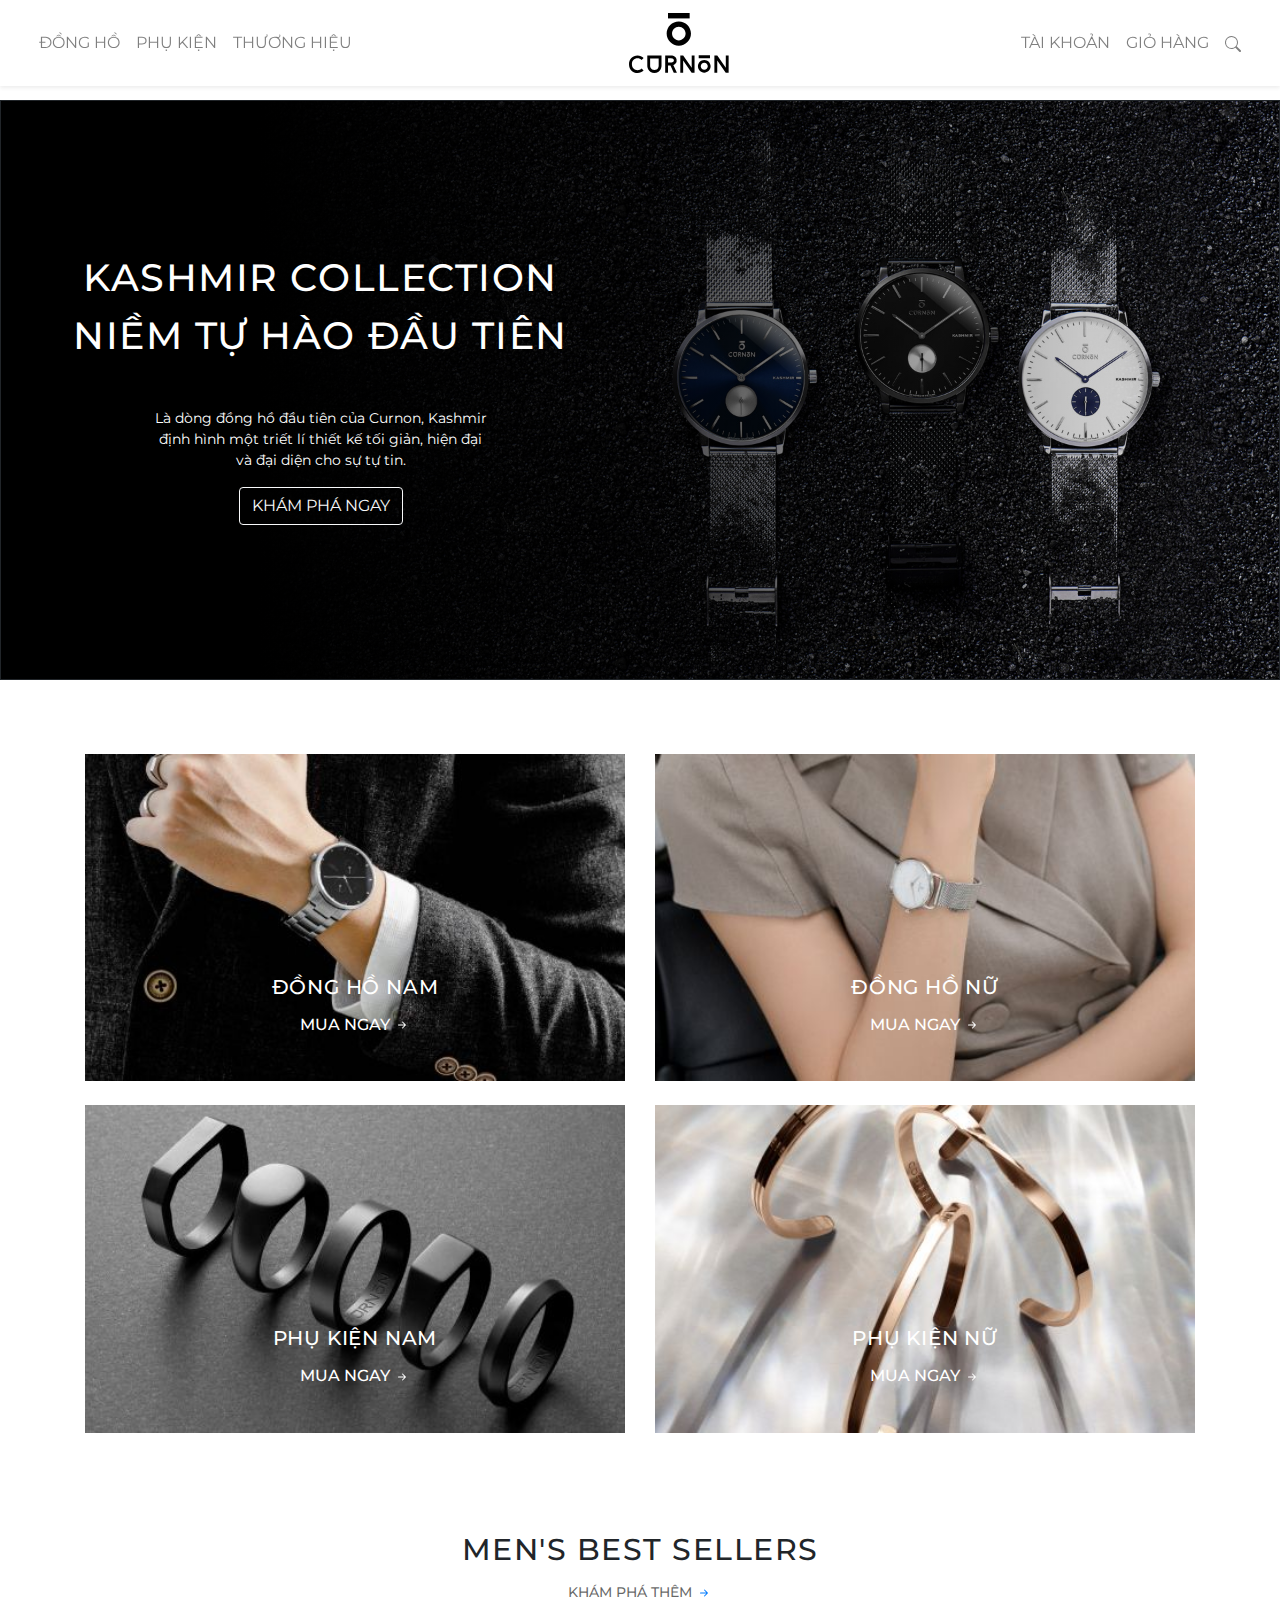
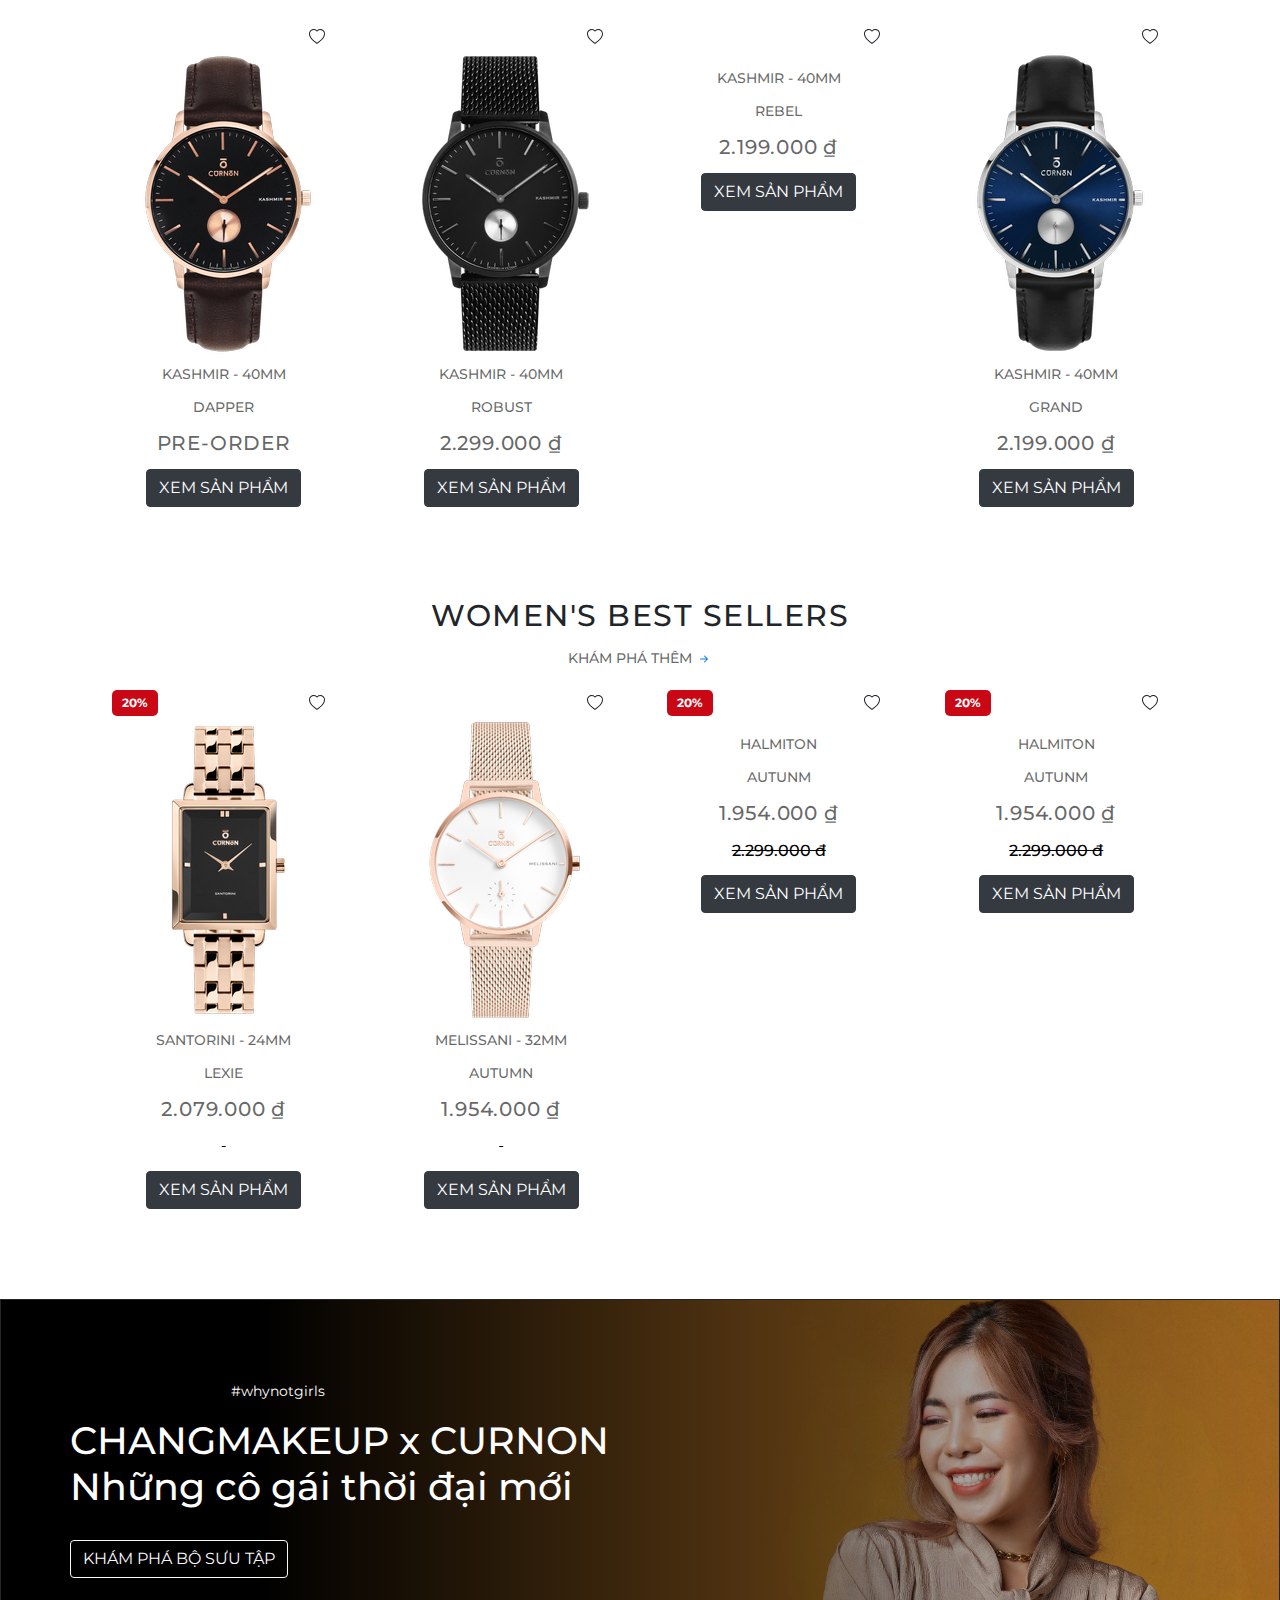
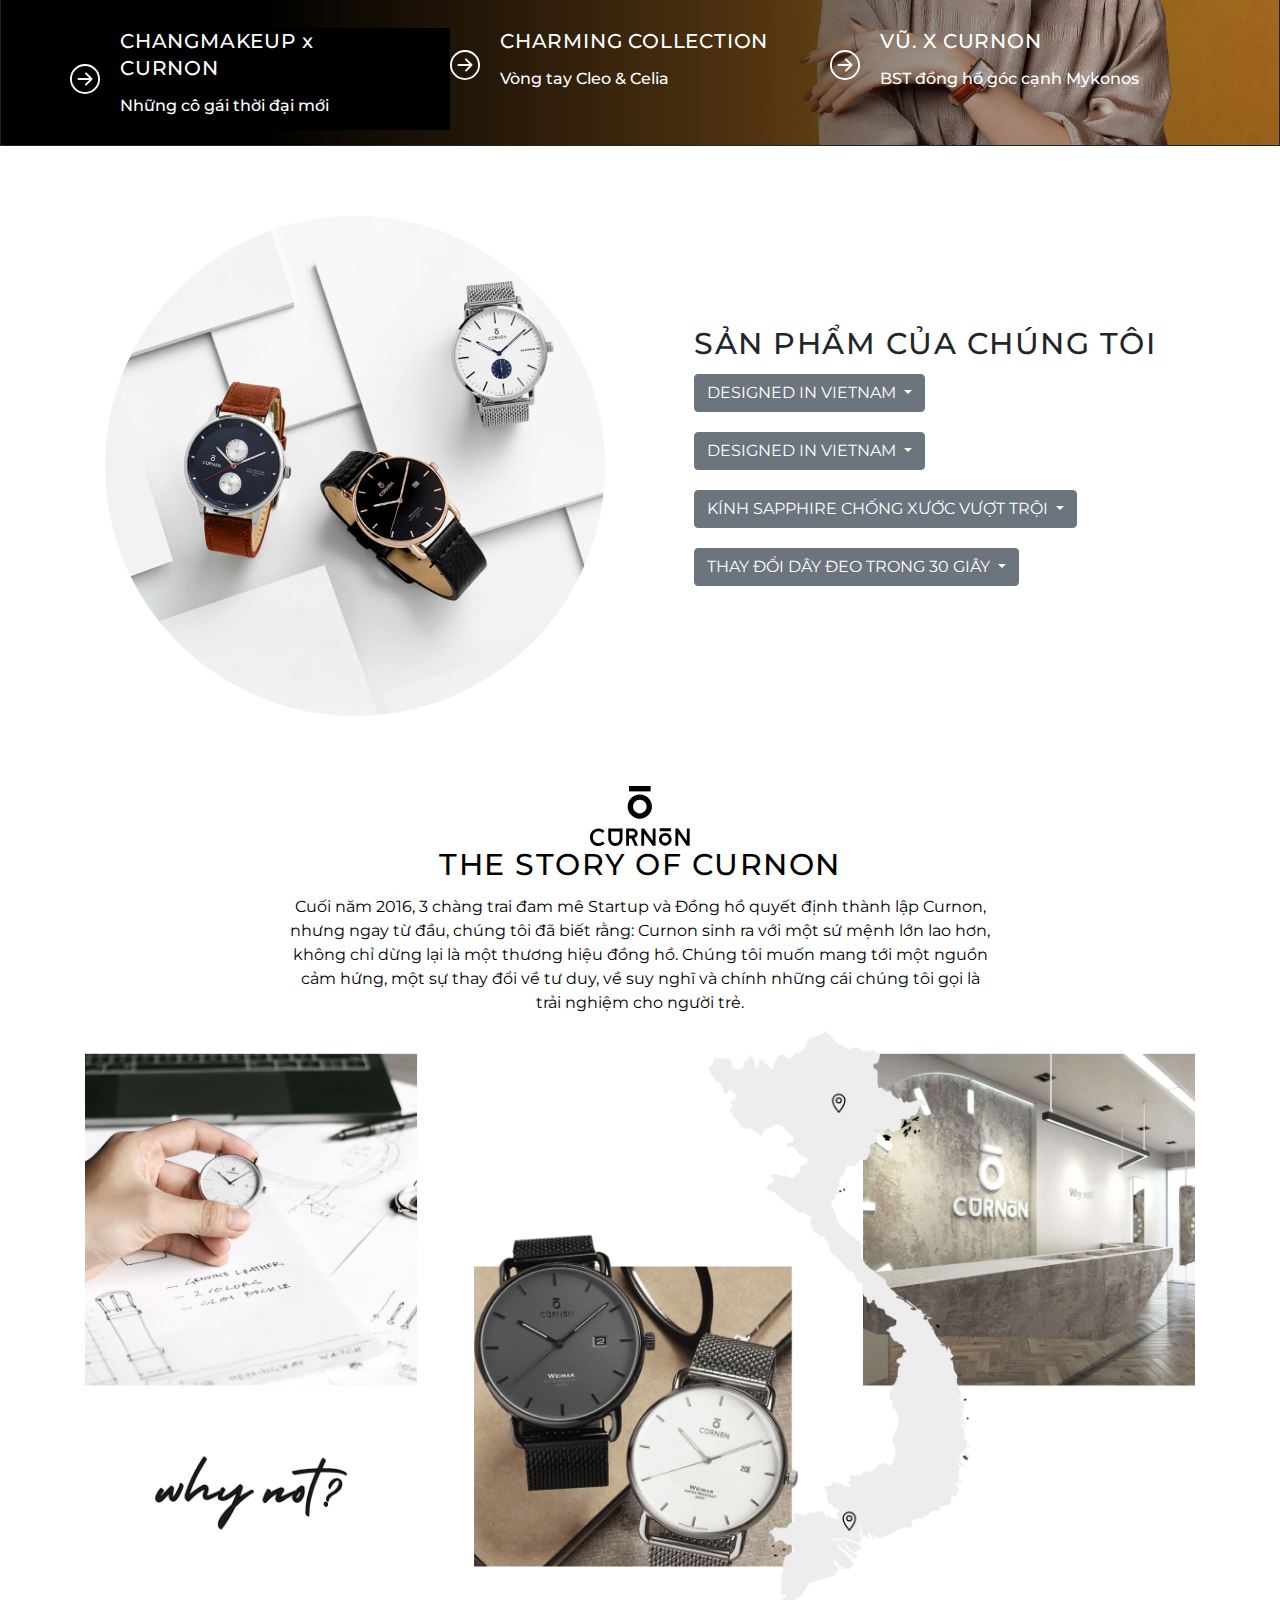
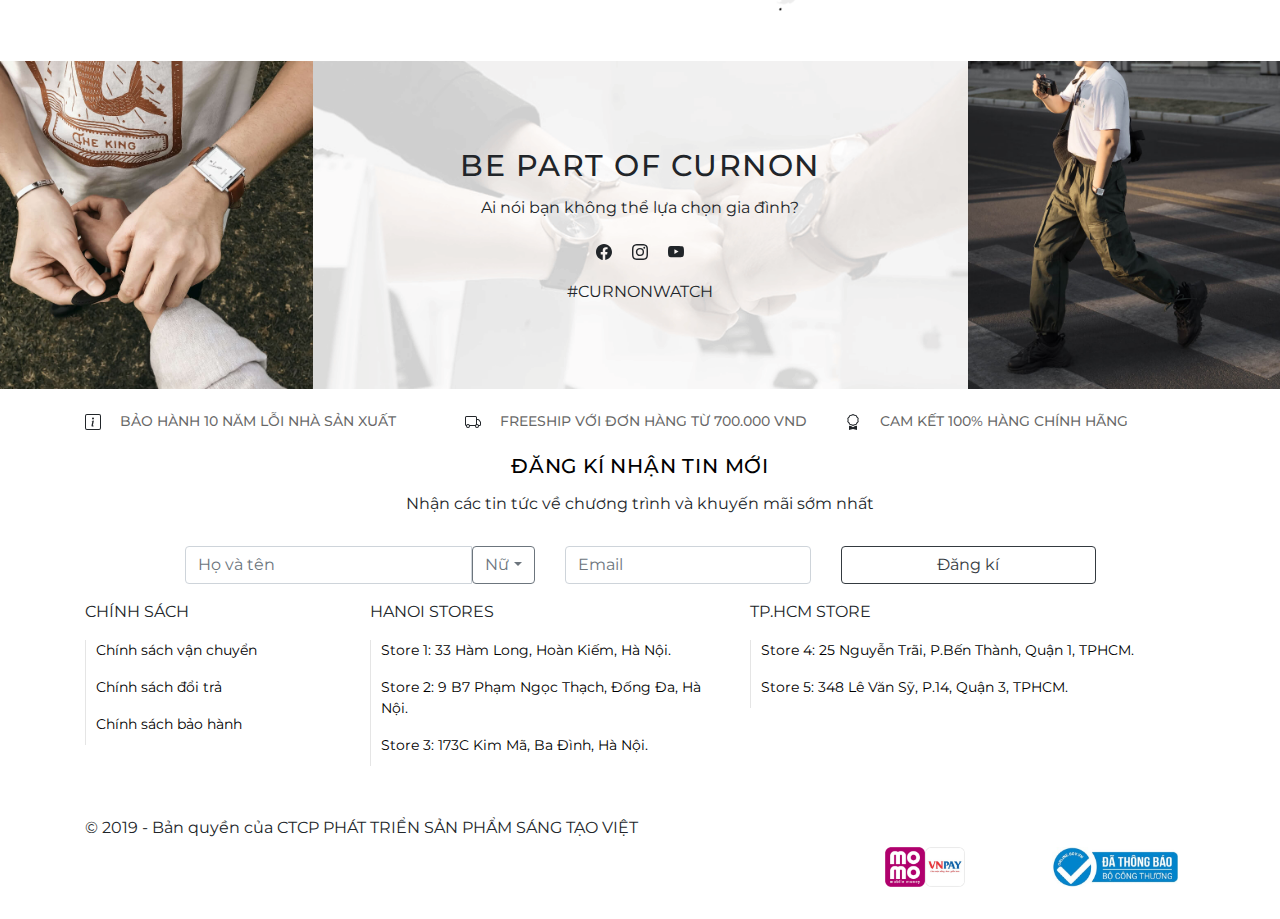
==== index.html @ 6f169b2d "git commit" ====
<!DOCTYPE html>
<html lang="en">
<head>
    <meta charset="UTF-8">
    <meta http-equiv="X-UA-Compatible" content="IE=edge">
    <meta name="viewport" content="width=device-width, initial-scale=1.0">
    <title>FINAL PROJECT</title>
    <link href="./css/main.css" rel="stylesheet" />
    <link rel="preconnect" href="https://fonts.googleapis.com">
    <link rel="preconnect" href="https://fonts.gstatic.com" crossorigin>
    <link href="https://fonts.googleapis.com/css2?family=Montserrat:wght@100&display=swap" rel="stylesheet">
    <link rel="stylesheet" href="https://stackpath.bootstrapcdn.com/bootstrap/4.4.1/css/bootstrap.min.css" integrity="sha384-Vkoo8x4CGsO3+Hhxv8T/Q5PaXtkKtu6ug5TOeNV6gBiFeWPGFN9MuhOf23Q9Ifjh" crossorigin="anonymous">
    <script src="https://ajax.googleapis.com/ajax/libs/jquery/3.5.1/jquery.min.js"></script>
    <script src="https://code.jquery.com/jquery-3.4.1.slim.min.js" integrity="sha384-J6qa4849blE2+poT4WnyKhv5vZF5SrPo0iEjwBvKU7imGFAV0wwj1yYfoRSJoZ+n" crossorigin="anonymous"></script>
    <script src="https://cdn.jsdelivr.net/npm/popper.js@1.16.0/dist/umd/popper.min.js" integrity="sha384-Q6E9RHvbIyZFJoft+2mJbHaEWldlvI9IOYy5n3zV9zzTtmI3UksdQRVvoxMfooAo" crossorigin="anonymous"></script>
    <script src="https://code.jquery.com/jquery-3.6.0.min.js" integrity="sha256-/xUj+3OJU5yExlq6GSYGSHk7tPXikynS7ogEvDej/m4=" crossorigin="anonymous"></script>
    <script src="https://stackpath.bootstrapcdn.com/bootstrap/4.4.1/js/bootstrap.min.js" integrity="sha384-wfSDF2E50Y2D1uUdj0O3uMBJnjuUD4Ih7YwaYd1iqfktj0Uod8GCExl3Og8ifwB6" crossorigin="anonymous"></script>

</head>
<body>
    <div class="header bg-white navbar-light fixed-top">
        <nav class="navbar navbar-expand-lg navbar-light fixed-top shadow-sm " id="mainNav">
            <div class="container-fluid">
                <button class="navbar-toggler" onclick="openNavLeft()" type="button" data-bs-toggle="collapse" data-bs-target="#navbarSupportedContent" aria-controls="navbarSupportedContent" aria-expanded="false" aria-label="Toggle navigation">
                    <svg xmlns="http://www.w3.org/2000/svg" width="16" height="16" fill="currentColor" class="bi bi-list" viewBox="0 0 16 16">
                        <path fill-rule="evenodd" d="M2.5 12a.5.5 0 0 1 .5-.5h10a.5.5 0 0 1 0 1H3a.5.5 0 0 1-.5-.5zm0-4a.5.5 0 0 1 .5-.5h10a.5.5 0 0 1 0 1H3a.5.5 0 0 1-.5-.5zm0-4a.5.5 0 0 1 .5-.5h10a.5.5 0 0 1 0 1H3a.5.5 0 0 1-.5-.5z"/>
                        </svg>
                </button>
                <div id="mySidepanelLeft" class="sidepanelLeft">
                    <input type="text" class="form-control" placeholder="Tìm kiếm">
                    <a href="javascript:void(0)" class="closebtn" onclick="closeNavLeft()">×</a>
                    <a href="#">ĐỒNG HỒ NAM </a>
                    <a href="#">ĐỒNG HỒ NỮ</a>
                    <a href="#">DÂY ĐỒNG HỒ</a>
                    <a href="#">PHỤ KIỆN</a>
                  </div>
                <div class="nav-left header-display" id="navbarResponsive">
                    <ul class="navbar-nav ms-auto me-4 my-3 my-lg-0">
                        <li class="nav-item"><a class="nav-link me-lg-3" href="#features">ĐỒNG HỒ</a>
                            <div class="header-hover" style="width: 100%;">
                                <div class="row" style="padding: 50px;">
                                    <div class="col-2">
                                        <ul class="list-group" id="tabs-nav" style="list-style: none">
                                            <a href="#" class="list-group-item list-group-item-action">KHÁM PHÁ</a>
                                            <li> <a href="#tab1" class="list-group-item list-group-item-action list-group-btn" >ĐỒNG HỒ NAM</a>
                                            <li> <a href="#tab2" class="list-group-item list-group-item-action list-group-btn" >ĐỒNG HỒ NỮ</a></li>
                                            <li> <a href="#tab3" class="list-group-item list-group-item-action list-group-btn">ON SALE</a></li>
                                            <li> <a href="#" class="list-group-item list-group-item-action">DÂY ĐỒNG HỒ</a></li>
                        
                                        </ul>
                                    </div> 
                                    <div class="col-10 " id="content-tab">
                                            <!-- Đồng hồ nam -->
                                        <div class="row content-tab" id="#tab1">
                                            <div class="col-4" style="border-left:rgba(0, 0, 0, 0.6)">
                                                <a href="#" class="list-group-item list-group-item-action" style="border: none">MUA THEO BỘ SƯU TẬP</a>
                                                <div class="col-box">
                                                    <div class="col-group">
                                                        <a href="" class="col-group-item">
                                                            <img src="./img/Kashmir_2000px_1x1.png" alt="" class="header-img">
                                                            <h6 class="card-title">KASHMIR</h6>
                                                        </a>
                                                        <a href="" class="col-group-item">
                                                            <img src="./img/Colosseum_2000px_1x1.png" alt="" class="header-img">
                                                            <h6 class="card-title">COLOSSEUM</h6>
                                                        </a>
                                                        <a href="" class="col-group-item">
                                                            <img src="./img/Watches_Line_Art-09.png" alt="" class="header-img">
                                                            <h6 class="card-title">JACKSON</h6>
                                                        </a>
                                                    </div>
                                                    <div class="col-group">
                                                        <a href="" class="col-group-item">
                                                            <img src="./img/Kashmir_2000px_1x1.png" alt="" class="header-img">
                                                            <h6 class="card-title">KASHMIR</h6>
                                                        </a>
                                                        <a href="" class="col-group-item">
                                                            <img src="./img/Colosseum_2000px_1x1.png" alt="" class="header-img">
                                                            <h6 class="card-title">COLOSSEUM</h6>
                                                        </a>
                                                        <a href="" class="col-group-item">
                                                            <img src="./img/Watches_Line_Art-09.png" alt="" class="header-img">
                                                            <h6 class="card-title">JACKSON</h6>
                                                        </a>
                                                    </div>
                                                </div>
                                            </div>
                                            <div class="col-4">
                                                <div class="card card-animation">
                                                    <img src="./img/FuturaNewArrival.jpg" alt="" class="col-3-img ">
                                                    <div class="card-body">
                                                    <h6 class="card-title">NEW ARRIVALS</h6>
                                                    </div>
                                                </div>
                                            </div>
                                            <div class="col-4">
                                                <div class="card  card-animation" >
                                                    <img src="./img/MenBestSeller.jpg" alt="" class="col-3-img">
                                                    <div class="card-body">
                                                    <h6 class="card-title">MEN'S BEST SELLER</h6>
                                                    </div>
                                                </div>
                                                
                                            </div>
                                        </div>
                                            <!-- Đồng hồ nữ -->
                                        <div class="row content-tab" id="#tab2">
                                            <div class="col-4" >
                                                <a href="#" class="list-group-item list-group-item-action" style="border: none">MUA THEO BỘ SƯU TẬP</a>
                                                <div class="col-box">
                                                    <div class="col-group">
                                                        <a href="" class="col-group-item">
                                                            <img src="./img/Melissani_2000px_1x1.png" alt="" class="header-img">
                                                            <h6 class="card-title">Melissani</h6>
                                                        </a>
                                                        <a href="" class="col-group-item">
                                                            <img src="./img/Beverly_2000px_1x1.png" alt="" class="header-img">
                                                            <h6 class="card-title">Beverly</h6>
                                                        </a>
                                                        <a href="" class="col-group-item">
                                                            <img src="./img/Santorini_2000px_1x1.png" alt="" class="header-img">
                                                            <h6 class="card-title">Santorini</h6>
                                                        </a>
                                                    </div>
                                                    <div class="col-group">
                                                        <a href="" class="col-group-item">
                                                            <img src="./img/Kashmir_2000px_1x1.png" alt="" class="header-img">
                                                            <h6 class="card-title">KASHMIR</h6>
                                                        </a>
                                                        <a href="" class="col-group-item">
                                                            <img src="./img/Colosseum_2000px_1x1.png" alt="" class="header-img">
                                                            <h6 class="card-title">COLOSSEUM</h6>
                                                        </a>
                                                        <a href="" class="col-group-item">
                                                            <img src="./img/Watches_Line_Art-09.png" alt="" class="header-img">
                                                            <h6 class="card-title">JACKSON</h6>
                                                        </a>
                                                    </div>
                                                </div>
                                            </div>
                                            <div class="col-4">
                                                <div class="card">
                                                    <img src="./img/NewFlorenge.jpg" alt="" class="col-3-img">
                                                    <div class="card-body">
                                                    <h6 class="card-title">NEW ARRIVALS</h6>
                                                    </div>
                                                </div>
                                            </div>
                                            <div class="col-4">
                                                <div class="card" >
                                                    <img src="./img/WomenBestSeller.jpg" alt="" class="col-3-img">
                                                    <div class="card-body">
                                                    <h6 class="card-title">MEN'S BEST SELLER</h6>
                                                    </div>
                                                </div>
                                                
                                            </div>
                                        </div>
                                        <!-- Sale -->
                                        <div class="row content-tab" id="#tab3">
                                            <div class="col-5">
                                                <img src="./img/Straps.jpg" alt="" class="col-3-img">
                                            </div>
                                            <div class="col-7" style="align-self: center; display: flex;">
                                                <h3 class="card-title"> SPECIAL OFFER: </h3>
                                                <h3 class="card-title" style="color: red; font-weight: bold;"> UP TO 25%</h3>
                                                
                                            </div>
                                        
                                        </div>
                                    </div>
                        
                                </div>
                            </div>
                        </li>
                        <li class="nav-item"><a class="nav-link me-lg-3" href="#download">PHỤ KIỆN</a>
                            <div class="header-hover" style="width: 100%;">
                                <div class="row " style="padding: 50px;">
                                    <div class="col-2">
                                        <ul class="list-group" style="list-style: none">
                                            <a href="#" class="list-group-item list-group-item-action">KHÁM PHÁ</a>
                                            <li> <a href="#tab1" class="list-group-item list-group-item-action list-group-btn" >VÒNG TAY</a>
                                            <li> <a href="#tab2" class="list-group-item list-group-item-action list-group-btn" >NHẪN</a></li>
                        
                                        </ul>
                                    </div> 
                                    <div class="col-10">
                                            <!-- VÒNG TAY-->
                                        <div class="row ">
                                            <div class="col-6" >
                                                <div class="card card-animation ">
                                                    <img src="./img/MenCuff-1.jpg" alt="" class="card-col-img">
                                                    <div class="card-body">
                                                    <h6 class="card-title">NEW ARRIVALS</h6>
                                                    </div>
                                                </div>
                                            </div>
                                            <div class="col-6">
                                                <div class="card card-animation ">
                                                    <img src="./img/WomenCuffs.jpg" alt="" class="card-col-img">
                                                    <div class="card-body">
                                                    <h6 class="card-title">NEW ARRIVALS</h6>
                                                    </div>
                                                </div>
                                            </div>
                                            
                                        </div>
                                        <!-- nHẪN -->
                                        <!-- <div class="row content-tab" id="#tab2">
                                            <div class="col-4" >
                                                <a href="#" class="list-group-item list-group-item-action" style="border: none">MUA THEO BỘ SƯU TẬP</a>
                                                <div class="col-box">
                                                    <div class="col-group">
                                                        <a href="" class="col-group-item">
                                                            <img src="./img/Melissani_2000px_1x1.png" alt="" class="header-img">
                                                            <h6 class="card-title">Melissani</h6>
                                                        </a>
                                                        <a href="" class="col-group-item">
                                                            <img src="./img/Beverly_2000px_1x1.png" alt="" class="header-img">
                                                            <h6 class="card-title">Beverly</h6>
                                                        </a>
                                                        <a href="" class="col-group-item">
                                                            <img src="./img/Santorini_2000px_1x1.png" alt="" class="header-img">
                                                            <h6 class="card-title">Santorini</h6>
                                                        </a>
                                                    </div>
                                                    <div class="col-group">
                                                        <a href="" class="col-group-item">
                                                            <img src="./img/Kashmir_2000px_1x1.png" alt="" class="header-img">
                                                            <h6 class="card-title">KASHMIR</h6>
                                                        </a>
                                                        <a href="" class="col-group-item">
                                                            <img src="./img/Colosseum_2000px_1x1.png" alt="" class="header-img">
                                                            <h6 class="card-title">COLOSSEUM</h6>
                                                        </a>
                                                        <a href="" class="col-group-item">
                                                            <img src="./img/Watches_Line_Art-09.png" alt="" class="header-img">
                                                            <h6 class="card-title">JACKSON</h6>
                                                        </a>
                                                    </div>
                                                </div>
                                            </div>
                                            <div class="col-4">
                                                <div class="card">
                                                    <img src="./img/NewFlorenge.jpg" alt="" class="col-3-img">
                                                    <div class="card-body">
                                                    <h6 class="card-title">NEW ARRIVALS</h6>
                                                    </div>
                                                </div>
                                            </div>
                                            <div class="col-4">
                                                <div class="card" >
                                                    <img src="./img/WomenBestSeller.jpg" alt="" class="col-3-img">
                                                    <div class="card-body">
                                                    <h6 class="card-title">MEN'S BEST SELLER</h6>
                                                    </div>
                                                </div>
                                                
                                            </div>
                                        </div>  -->
                                    </div>
                                </div>
                            </div>

                        </li>
                        <li class="nav-item"><a class="nav-link me-lg-3" href="#download">THƯƠNG HIỆU</a>

                            <div class="header-hover" style="width: 100%;">
                                <div class="row " style="padding: 50px;">
                                    <div class="col-4">
                                        <div class="col-brand card-animation">
                                            <a href="" class="">
                                                <img src="./img/whynot-iRG.jpg" alt="" class="brand-img">
                                            </a>
                                            
                                        </div>
                                        <div class="brand-text">
                                            <img src="./img/whynot-cBD.png" alt="" class="brand-img-text">
                                            <button type="button" class="btn-edit btn ">KHÁM PHÁ BLOG</button>
                                        </div>

                                    </div>
                                    <div class="col-4">
                                        <div class="col-brand card-animation">
                                            <a href="" class="">
                                                <img src="./img/about-us-wmP.jpg" alt="" class="brand-img">
                                            </a>
                                            
                                        </div>
                                        <div class="brand-text">
                                            <h3 class="card-title" style="color: white;padding-bottom: 20px;font-weight: bold;">ABOUT US</h3>
                                            <button type="button" class="btn-edit btn ">VỀ CHÚNG TÔI</button>
                                        </div>

                                    </div>
                                    <div class="col-4">
                                        <div class="col-brand card-animation">
                                            <a href="" class="">
                                                <img src="./img/longandshort-pwP.jpg" alt="" class="brand-img">
                                            </a>
                                            
                                        </div>
                                        <div class="brand-text">
                                            <h3 class="card-title" style="color: white;padding-bottom: 20px; font-weight: bolder;">LONG AND SHORT</h3>
                                            <button type="button" class="btn-edit btn ">TÌM HIỂU THÊM </button>
                                        </div>

                                    </div>
                                </div>
                            </div>
                        </li>

                    </ul>
                </div>
                <a class="navbar-brand fw-bold " href="#page-top">
                    <img src="./img/logo-mWb.svg" class="img-fluid" alt="...">
                </a>
                <div class="nav-right header-display" id="navbarResponsive">
                    <ul class="navbar-nav ms-auto me-4 my-3 my-lg-0">
                        <li class="nav-item"><a class="nav-link me-lg-3" href="#features">TÀI KHOẢN</a>
                            <div class="header-hover">
                                <a href="#" class="dropdown-content">ĐĂNG NHẬP</a>
                                <a href="#" class="dropdown-content">ĐĂNG KÍ </a>
                            </div>
                        </li>
                        <li class="nav-item"><a class="nav-link me-lg-3" onclick="openNav()" href="#download">
                            GIỎ HÀNG
                        </a>
                            
                        </li>
                        <li class="nav-item"><a class="nav-link me-lg-3" href="#features">
                            <svg xmlns="http://www.w3.org/2000/svg" width="16" height="16" fill="currentColor" class="bi bi-search" viewBox="0 0 16 16">
                                <path d="M11.742 10.344a6.5 6.5 0 1 0-1.397 1.398h-.001c.03.04.062.078.098.115l3.85 3.85a1 1 0 0 0 1.415-1.414l-3.85-3.85a1.007 1.007 0 0 0-.115-.1zM12 6.5a5.5 5.5 0 1 1-11 0 5.5 5.5 0 0 1 11 0z"/>
                            </svg>
                        </a> </li>
                    </ul>
                </div>
                <button class="navbar-toggler" onclick="openNav()" type="button" data-bs-toggle="collapse" data-bs-target="#navbarSupportedContent" aria-controls="navbarSupportedContent" aria-expanded="false" aria-label="Toggle navigation">
                    <svg xmlns="http://www.w3.org/2000/svg" width="16" height="16" fill="currentColor" class="bi bi-bag" viewBox="0 0 16 16">
                        <path d="M8 1a2.5 2.5 0 0 1 2.5 2.5V4h-5v-.5A2.5 2.5 0 0 1 8 1zm3.5 3v-.5a3.5 3.5 0 1 0-7 0V4H1v10a2 2 0 0 0 2 2h10a2 2 0 0 0 2-2V4h-3.5zM2 5h12v9a1 1 0 0 1-1 1H3a1 1 0 0 1-1-1V5z"/>
                    </svg>
                </button>

                <div id="mySidepanel" class="sidepanel">
                                <div class="side-header">
                                    <h3 class="card-title">GIỎ HÀNG CỦA BẠN</h3>                                 
                                    <a href="javascript:void(0)" class="closebtn" onclick="closeNav()">
                                        <h3 class="card-title">x</h3>      
                                    </a>
                                <br>
                                </div>
                                <div class="side-body">
                                    <span class="card-title">
                                        Hiện tại chưa có sản phẩm nào trong giỏ hàng của bạn
                                    </span>
                                   <a href="#">
                                    <button type="button" class="btn btn-dark">TIẾP TỤC MUA SẮM</button>
                                   </a>
                                </div>
                                <div class="side-service">
                                    <div class="side-service-group">
                                        <svg xmlns="http://www.w3.org/2000/svg" width="16" height="16" fill="currentColor" class="bi bi-truck" viewBox="0 0 16 16" style="width: 50px; height: 50px;">
                                            <path d="M0 3.5A1.5 1.5 0 0 1 1.5 2h9A1.5 1.5 0 0 1 12 3.5V5h1.02a1.5 1.5 0 0 1 1.17.563l1.481 1.85a1.5 1.5 0 0 1 .329.938V10.5a1.5 1.5 0 0 1-1.5 1.5H14a2 2 0 1 1-4 0H5a2 2 0 1 1-3.998-.085A1.5 1.5 0 0 1 0 10.5v-7zm1.294 7.456A1.999 1.999 0 0 1 4.732 11h5.536a2.01 2.01 0 0 1 .732-.732V3.5a.5.5 0 0 0-.5-.5h-9a.5.5 0 0 0-.5.5v7a.5.5 0 0 0 .294.456zM12 10a2 2 0 0 1 1.732 1h.768a.5.5 0 0 0 .5-.5V8.35a.5.5 0 0 0-.11-.312l-1.48-1.85A.5.5 0 0 0 13.02 6H12v4zm-9 1a1 1 0 1 0 0 2 1 1 0 0 0 0-2zm9 0a1 1 0 1 0 0 2 1 1 0 0 0 0-2z"/>
                                            </svg>
                                            <span class="card-title" style=" color: black; margin-left: 30px;">FREESHIP VỚI ĐƠN HÀNG TỪ 700.000 VND</span>
                                    </div>
                                    <div class="side-service-group">
                                        <svg xmlns="http://www.w3.org/2000/svg" width="16" height="16" fill="currentColor" class="bi bi-award" viewBox="0 0 16 16" style="width: 50px; height: 50px; ">
                                            <path d="M9.669.864 8 0 6.331.864l-1.858.282-.842 1.68-1.337 1.32L2.6 6l-.306 1.854 1.337 1.32.842 1.68 1.858.282L8 12l1.669-.864 1.858-.282.842-1.68 1.337-1.32L13.4 6l.306-1.854-1.337-1.32-.842-1.68L9.669.864zm1.196 1.193.684 1.365 1.086 1.072L12.387 6l.248 1.506-1.086 1.072-.684 1.365-1.51.229L8 10.874l-1.355-.702-1.51-.229-.684-1.365-1.086-1.072L3.614 6l-.25-1.506 1.087-1.072.684-1.365 1.51-.229L8 1.126l1.356.702 1.509.229z"/>
                                            <path d="M4 11.794V16l4-1 4 1v-4.206l-2.018.306L8 13.126 6.018 12.1 4 11.794z"/>
                                        </svg>
                                        <span class="card-title" style=" color: black; margin-left: 30px;">CAM KẾT 100% HÀNG CHÍNH HÃNG</span>
                                    </div>
                                </div>

                </div>

            </div>        
        </nav> 
        
        
    </div>
    

    <div class="body">
        <div class="banner">
            <div class="body-banner-desktop">
                <img src="./img/banner_kashmir_desktop-8bo.jpg" alt="" class="body-banner-img">
            </div>
            <div class="body-banner-mobile">
                <img src="./img/banner_kashmir_mobile-3WL.jpg" alt="" class="body-banner-img">
            </div>
            <div class="banner-container">
                <div class="banner-box">
                    <h1 class="card-title">KASHMIR COLLECTION </h1>
                    <h1 class="card-title">NIỀM TỰ HÀO ĐẦU TIÊN</h1>
                    <p class="card-text">
                        Là dòng đồng hồ đầu tiên của Curnon, Kashmir
                        định hình một triết lí thiết kế tối giản, hiện đại
                        và đại diện cho sự tự tin.
                    </p>
                    <button type="button" class="btn btn-outline-light">KHÁM PHÁ NGAY</button>
                </div>
            </div>

        </div>
        <div class="category margin-top">
            <div class="container">
                    <div class="row">
                      <div class="col-sm-12 .col-md-6 col-lg-6 col-xl-6	col-xxl-6 margin-mobile">
                            <div class="category-img">
                                <img src="./img/dong-ho-nam-category.jpg" alt="" class="body-banner-img">
                            </div>
                            <div class="category-container">
                                <div class="category-box">
                                    <h5 class="card-title">ĐỒNG HỒ NAM</h5>
                                <div class="category-box-text">
                                    <p class="card-title">MUA NGAY
                                        <svg xmlns="http://www.w3.org/2000/svg" width="16" height="16" fill="currentColor" class="bi bi-arrow-right-short" viewBox="0 0 16 16">
                                            <path fill-rule="evenodd" d="M4 8a.5.5 0 0 1 .5-.5h5.793L8.146 5.354a.5.5 0 1 1 .708-.708l3 3a.5.5 0 0 1 0 .708l-3 3a.5.5 0 0 1-.708-.708L10.293 8.5H4.5A.5.5 0 0 1 4 8z"/>
                                          </svg>
                                    </p>
                                </div>
                                </div>
                            </div>
                      </div>
                      <div class="col-sm-12 .col-md-6 col-lg-6 col-xl-6	col-xxl-6 margin-mobile">
                            <div class="category-img">
                                <img src="./img/dong-ho-nu-category.jpg" alt="" class="body-banner-img">
                            </div>
                            <div class="category-container">
                                <div class="category-box">
                                    <h5 class="card-title">ĐỒNG HỒ NỮ</h5>
                                <div class="category-box-text">
                                    <p class="card-title">MUA NGAY
                                        <svg xmlns="http://www.w3.org/2000/svg" width="16" height="16" fill="currentColor" class="bi bi-arrow-right-short" viewBox="0 0 16 16">
                                            <path fill-rule="evenodd" d="M4 8a.5.5 0 0 1 .5-.5h5.793L8.146 5.354a.5.5 0 1 1 .708-.708l3 3a.5.5 0 0 1 0 .708l-3 3a.5.5 0 0 1-.708-.708L10.293 8.5H4.5A.5.5 0 0 1 4 8z"/>
                                          </svg>
                                    </p>
                                </div>
                                </div>
                            </div>

                      </div>
                    
                  </div>
                  <div class="row padding-desktop">
                    <div class="col-sm-12 .col-md-6 col-lg-6 col-xl-6	col-xxl-6 margin-mobile">
                          <div class="category-img">
                              <img src="./img/phu-kien-nam-category.jpg" alt="" class="body-banner-img">
                          </div>
                          <div class="category-container">
                              <div class="category-box">
                                  <h5 class="card-title">PHỤ KIỆN NAM</h5>
                              <div class="category-box-text">
                                  <p class="card-title">MUA NGAY
                                      <svg xmlns="http://www.w3.org/2000/svg" width="16" height="16" fill="currentColor" class="bi bi-arrow-right-short" viewBox="0 0 16 16">
                                          <path fill-rule="evenodd" d="M4 8a.5.5 0 0 1 .5-.5h5.793L8.146 5.354a.5.5 0 1 1 .708-.708l3 3a.5.5 0 0 1 0 .708l-3 3a.5.5 0 0 1-.708-.708L10.293 8.5H4.5A.5.5 0 0 1 4 8z"/>
                                        </svg>
                                  </p>
                              </div>
                              </div>
                          </div>
                    </div>
                    <div class="col-sm-12 .col-md-6 col-lg-6 col-xl-6	col-xxl-6 margin-mobile">
                          <div class="category-img">
                              <img src="./img/phu-kien-nu-category.jpg" alt="" class="body-banner-img">
                          </div>
                          <div class="category-container">
                              <div class="category-box">
                                  <h5 class="card-title">PHỤ KIỆN NỮ</h5>
                              <div class="category-box-text">
                                  <p class="card-title">MUA NGAY
                                      <svg xmlns="http://www.w3.org/2000/svg" width="16" height="16" fill="currentColor" class="bi bi-arrow-right-short" viewBox="0 0 16 16">
                                          <path fill-rule="evenodd" d="M4 8a.5.5 0 0 1 .5-.5h5.793L8.146 5.354a.5.5 0 1 1 .708-.708l3 3a.5.5 0 0 1 0 .708l-3 3a.5.5 0 0 1-.708-.708L10.293 8.5H4.5A.5.5 0 0 1 4 8z"/>
                                        </svg>
                                  </p>
                              </div>
                          </div>
                      </div>
                    </div>
                  </div>
            </div>
        </div>
        <div class="best-seller margin-top">
            <div class="container best-seller-container">
                <h3 class="card-title">
                    MEN'S BEST SELLERS
                </h3>
                <a href="" class="card-link">
                    <span class="card-title">KHÁM PHÁ THÊM
                    </span>
                    <svg xmlns="http://www.w3.org/2000/svg" width="16" height="16" fill="currentColor" class="bi bi-arrow-right-short" viewBox="0 0 16 16">
                        <path fill-rule="evenodd" d="M4 8a.5.5 0 0 1 .5-.5h5.793L8.146 5.354a.5.5 0 1 1 .708-.708l3 3a.5.5 0 0 1 0 .708l-3 3a.5.5 0 0 1-.708-.708L10.293 8.5H4.5A.5.5 0 0 1 4 8z"/>
                      </svg>
                    
                </a>
                <div class="gallery">
                    <div class="container">
                        <div class="row">
                            <div class="col-sm-6 col-md-6 col-lg-3 col-xl-3 item-padding">
                                <div class="container gallery-container">
                                    <div class="gallery-img">
                                        <img src="./img/vd.dapper.png" alt="" class="gallery-img-banner">
                                    </div>
                                    <div class="item-favorite">
                                        <svg xmlns="http://www.w3.org/2000/svg" width="16" height="16" fill="currentColor" class="bi bi-heart" viewBox="0 0 16 16">
                                            <path d="m8 2.748-.717-.737C5.6.281 2.514.878 1.4 3.053c-.523 1.023-.641 2.5.314 4.385.92 1.815 2.834 3.989 6.286 6.357 3.452-2.368 5.365-4.542 6.286-6.357.955-1.886.838-3.362.314-4.385C13.486.878 10.4.28 8.717 2.01L8 2.748zM8 15C-7.333 4.868 3.279-3.04 7.824 1.143c.06.055.119.112.176.171a3.12 3.12 0 0 1 .176-.17C12.72-3.042 23.333 4.867 8 15z"/>
                                          </svg>
                                    </div>
                                    <span class="card-title">KASHMIR - 40MM</span>
                                    <span  class="card-title">DAPPER</span>
                                    <h5 class="card-title" style="color:rgba(0, 0, 0, 0.6) ;">PRE-ORDER</h5>
                                    <a href="" class="gallery-btn">
                                        <button type="button" class="btn btn-dark">XEM SẢN PHẨM</button>
                                    </a>
                                </div>
                            </div>
                            <div class="col-sm-6 col-md-6 col-lg-3 col-xl-3 item-padding" >
                                <div class="container gallery-container">
                                    <div class="gallery-img">
                                        <img src="./img/d.robust.png" alt="" class="gallery-img-banner">
                                    </div>
                                    <div class="item-favorite">
                                        <svg xmlns="http://www.w3.org/2000/svg" width="16" height="16" fill="currentColor" class="bi bi-heart" viewBox="0 0 16 16">
                                            <path d="m8 2.748-.717-.737C5.6.281 2.514.878 1.4 3.053c-.523 1.023-.641 2.5.314 4.385.92 1.815 2.834 3.989 6.286 6.357 3.452-2.368 5.365-4.542 6.286-6.357.955-1.886.838-3.362.314-4.385C13.486.878 10.4.28 8.717 2.01L8 2.748zM8 15C-7.333 4.868 3.279-3.04 7.824 1.143c.06.055.119.112.176.171a3.12 3.12 0 0 1 .176-.17C12.72-3.042 23.333 4.867 8 15z"/>
                                          </svg>
                                    </div>
                                    <span class="card-title">KASHMIR - 40MM</span>
                                    <span  class="card-title">ROBUST</span>
                                    <div class="discount-box">
                                        <h5 class="card-title" style="color:rgba(0, 0, 0, 0.6) ;">
                                            2.299.000 ₫
                                        </h5>
                                    </div>
                                    
                                    <a href="" class="gallery-btn">
                                        <button type="button" class="btn btn-dark">XEM SẢN PHẨM</button>
                                    </a>
                                </div>
                            </div>
                            <div class="col-sm-6 col-md-6 col-lg-3 col-xl-3 item-padding" >
                                <div class="container gallery-container">
                                    <div class="gallery-img">
                                        <img src="./imG/d.rebel.png" alt="" class="gallery-img-banner">
                                    </div>
                                    <div class="item-favorite">
                                        <svg xmlns="http://www.w3.org/2000/svg" width="16" height="16" fill="currentColor" class="bi bi-heart" viewBox="0 0 16 16">
                                            <path d="m8 2.748-.717-.737C5.6.281 2.514.878 1.4 3.053c-.523 1.023-.641 2.5.314 4.385.92 1.815 2.834 3.989 6.286 6.357 3.452-2.368 5.365-4.542 6.286-6.357.955-1.886.838-3.362.314-4.385C13.486.878 10.4.28 8.717 2.01L8 2.748zM8 15C-7.333 4.868 3.279-3.04 7.824 1.143c.06.055.119.112.176.171a3.12 3.12 0 0 1 .176-.17C12.72-3.042 23.333 4.867 8 15z"/>
                                          </svg>
                                    </div>
                                    <span class="card-title">KASHMIR - 40MM</span>
                                    <span  class="card-title">REBEL</span>
                                    <h5 class="card-title" style="color:rgba(0, 0, 0, 0.6) ;">
                                        2.199.000 ₫
                                    </h5>
                                    <a href="" class="gallery-btn">
                                        <button type="button" class="btn btn-dark">XEM SẢN PHẨM</button>
                                    </a>
                                </div>
                            </div>
                            <div class="col-sm-6 col-md-6 col-lg-3 col-xl-3 item-padding" >
                                <div class="container gallery-container">
                                    <div class="gallery-img">
                                        <img src="./img/bx.grand.png" alt="" class="gallery-img-banner">
                                    </div>
                                    <div class="item-favorite">
                                        <svg xmlns="http://www.w3.org/2000/svg" width="16" height="16" fill="currentColor" class="bi bi-heart" viewBox="0 0 16 16">
                                            <path d="m8 2.748-.717-.737C5.6.281 2.514.878 1.4 3.053c-.523 1.023-.641 2.5.314 4.385.92 1.815 2.834 3.989 6.286 6.357 3.452-2.368 5.365-4.542 6.286-6.357.955-1.886.838-3.362.314-4.385C13.486.878 10.4.28 8.717 2.01L8 2.748zM8 15C-7.333 4.868 3.279-3.04 7.824 1.143c.06.055.119.112.176.171a3.12 3.12 0 0 1 .176-.17C12.72-3.042 23.333 4.867 8 15z"/>
                                          </svg>
                                    </div>
                                    <span class="card-title">KASHMIR - 40MM</span>
                                    <span  class="card-title">GRAND</span>
                                    <h5 class="card-title" style="color:rgba(0, 0, 0, 0.6) ;">
                                        2.199.000 ₫
                                    </h5>
                                    <a href="" class="gallery-btn">
                                        <button type="button" class="btn btn-dark">XEM SẢN PHẨM</button>
                                    </a>
                                </div>
                            </div>
                        </div>
                    </div>
                    
                </div>
            </div>
        </div>
        <div class="best-seller margin-top">
            <div class="container best-seller-container">
                <h3 class="card-title">
                    WOMEN'S BEST SELLERS
                </h3>
                <a href="" class="card-link">
                    <span class="card-title">KHÁM PHÁ THÊM
                    </span>
                    <svg xmlns="http://www.w3.org/2000/svg" width="16" height="16" fill="currentColor" class="bi bi-arrow-right-short" viewBox="0 0 16 16">
                        <path fill-rule="evenodd" d="M4 8a.5.5 0 0 1 .5-.5h5.793L8.146 5.354a.5.5 0 1 1 .708-.708l3 3a.5.5 0 0 1 0 .708l-3 3a.5.5 0 0 1-.708-.708L10.293 8.5H4.5A.5.5 0 0 1 4 8z"/>
                      </svg>
                    
                </a>
                <div class="gallery">
                    <div class="container">
                        <div class="row">
                            <div class="col-sm-6 col-md-6 col-lg-3 col-xl-3 item-padding">
                                <div class="container gallery-container">
                                    <div class="gallery-img">
                                        <img src="./img/lexie.1.png" alt="" class="gallery-img-banner">
                                    </div>
                                    <div class="item-favorite">
                                        <svg xmlns="http://www.w3.org/2000/svg" width="16" height="16" fill="currentColor" class="bi bi-heart" viewBox="0 0 16 16">
                                            <path d="m8 2.748-.717-.737C5.6.281 2.514.878 1.4 3.053c-.523 1.023-.641 2.5.314 4.385.92 1.815 2.834 3.989 6.286 6.357 3.452-2.368 5.365-4.542 6.286-6.357.955-1.886.838-3.362.314-4.385C13.486.878 10.4.28 8.717 2.01L8 2.748zM8 15C-7.333 4.868 3.279-3.04 7.824 1.143c.06.055.119.112.176.171a3.12 3.12 0 0 1 .176-.17C12.72-3.042 23.333 4.867 8 15z"/>
                                          </svg>
                                    </div>
                                    <span class="item-discount"> 20% </span>

                                    <span class="card-title">Santorini - 24mm</span>
                                    <span  class="card-title">LEXIE</span>
                                    <div class="discount-box">
                                        <h5 class="card-title" style="color:rgba(0, 0, 0, 0.6) ;">
                                            2.079.000 ₫
                                        </h5>
                                        <div class="title-discount">
                                            <p class="card-title">&nbsp;</p>
                                        </div>
                                    </div>
                                    <a href="" class="gallery-btn">
                                        <button type="button" class="btn btn-dark">XEM SẢN PHẨM</button>
                                    </a>
                                </div>
                            </div>
                            <div class="col-sm-6 col-md-6 col-lg-3 col-xl-3 item-padding" >
                                <div class="container gallery-container">
                                    <div class="gallery-img">
                                        <img src="./img/serene.png" alt="" class="gallery-img-banner">
                                    </div>
                                    <div class="item-favorite">
                                        <svg xmlns="http://www.w3.org/2000/svg" width="16" height="16" fill="currentColor" class="bi bi-heart" viewBox="0 0 16 16">
                                            <path d="m8 2.748-.717-.737C5.6.281 2.514.878 1.4 3.053c-.523 1.023-.641 2.5.314 4.385.92 1.815 2.834 3.989 6.286 6.357 3.452-2.368 5.365-4.542 6.286-6.357.955-1.886.838-3.362.314-4.385C13.486.878 10.4.28 8.717 2.01L8 2.748zM8 15C-7.333 4.868 3.279-3.04 7.824 1.143c.06.055.119.112.176.171a3.12 3.12 0 0 1 .176-.17C12.72-3.042 23.333 4.867 8 15z"/>
                                          </svg>
                                    </div>
                                    <span class="card-title">Melissani - 32mm</span>
                                    <span  class="card-title">AUTUMN</span>
                                    <div class="discount-box">
                                        <h5 class="card-title" style="color:rgba(0, 0, 0, 0.6) ;">
                                            1.954.000 ₫
                                        </h5>
                                        <div class="title-discount">
                                            <p class="card-title">&nbsp; </p>
                                        </div>
                                    </div>
                                    
                                    <a href="" class="gallery-btn">
                                        <button type="button" class="btn btn-dark">XEM SẢN PHẨM</button>
                                    </a>
                                    
                                </div>
                            </div>
                            <div class="col-sm-6 col-md-6 col-lg-3 col-xl-3 item-padding" >
                                <div class="container gallery-container">
                                    <div class="gallery-img">
                                        <img src="./imG/autumn_1.png" alt="" class="gallery-img-banner">
                                    </div>
                                    <div class="item-favorite">
                                        <svg xmlns="http://www.w3.org/2000/svg" width="16" height="16" fill="currentColor" class="bi bi-heart" viewBox="0 0 16 16">
                                            <path d="m8 2.748-.717-.737C5.6.281 2.514.878 1.4 3.053c-.523 1.023-.641 2.5.314 4.385.92 1.815 2.834 3.989 6.286 6.357 3.452-2.368 5.365-4.542 6.286-6.357.955-1.886.838-3.362.314-4.385C13.486.878 10.4.28 8.717 2.01L8 2.748zM8 15C-7.333 4.868 3.279-3.04 7.824 1.143c.06.055.119.112.176.171a3.12 3.12 0 0 1 .176-.17C12.72-3.042 23.333 4.867 8 15z"/>
                                          </svg>
                                          
                                    </div>
                                    <span class="item-discount"> 20% </span>
                                    <span class="card-title">HALMITON</span>
                                    <span  class="card-title">AUTUNM</span>
                                    <div class="discount-box">
                                        <h5 class="card-title" style="color:rgba(0, 0, 0, 0.6) ;">
                                            1.954.000 ₫
                                        </h5>
                                        <div class="title-discount">
                                            <p class="card-title">2.299.000 đ</p>
                                        </div>
                                    </div>
                                    
                                    <a href="" class="gallery-btn">
                                        <button type="button" class="btn btn-dark">XEM SẢN PHẨM</button>
                                    </a>
                                </div>
                            </div>
                            <div class="col-sm-6 col-md-6 col-lg-3 col-xl-3 item-padding" >
                                <div class="container gallery-container">
                                    <div class="gallery-img">
                                        <img src="./imG/cora.1.png" alt="" class="gallery-img-banner">
                                    </div>
                                    <div class="item-favorite">
                                        <svg xmlns="http://www.w3.org/2000/svg" width="16" height="16" fill="currentColor" class="bi bi-heart" viewBox="0 0 16 16">
                                            <path d="m8 2.748-.717-.737C5.6.281 2.514.878 1.4 3.053c-.523 1.023-.641 2.5.314 4.385.92 1.815 2.834 3.989 6.286 6.357 3.452-2.368 5.365-4.542 6.286-6.357.955-1.886.838-3.362.314-4.385C13.486.878 10.4.28 8.717 2.01L8 2.748zM8 15C-7.333 4.868 3.279-3.04 7.824 1.143c.06.055.119.112.176.171a3.12 3.12 0 0 1 .176-.17C12.72-3.042 23.333 4.867 8 15z"/>
                                          </svg>
                                    </div>
                                    <span class="item-discount"> 20% </span>

                                    <span class="card-title">HALMITON</span>
                                    <span  class="card-title">AUTUNM</span>
                                    <div class="discount-box">
                                        <h5 class="card-title" style="color:rgba(0, 0, 0, 0.6) ;">
                                            1.954.000 ₫
                                        </h5>
                                        <div class="title-discount">
                                            <p class="card-title">2.299.000 đ </p>
                                        </div>
                                    </div>
                                    
                                    <a href="" class="gallery-btn">
                                        <button type="button" class="btn btn-dark">XEM SẢN PHẨM</button>
                                    </a>
                                </div>
                            </div>
                        </div>
                    </div>
                    
                </div>
            </div>
        </div>
        <div class="body-4 margin-top">
            <div class="banner-desktop">
                <div class="body4-banner-desktop">
                    <img src="./img/cmu-siN.jpg" alt="" class="body-banner-img" idx="0">
                </div>
                <div class="body4-banner-desktop">
                    <img src="./img/charming-hdm.jpg" alt="" class="body-banner-img" idx="1">
                </div>
                <div class="body4-banner-desktop">
                    <img src="./img/vu-64Z.png" alt="" class="body-banner-img" idx="1">
                </div>
            </div>
            
            <div class="body4-banner-mobile">
                <img src="./img/cmu-mobile-dzq.jpg" alt="" class="body-banner-img" idx="2">
            </div>
            <!-- <div class="body4-banner-mobile">
                <img src="./img/cmu-mobile-dzq.jpg" alt="" class="body-banner-img" idx="2">
            </div>
            <div class="body4-banner-mobile">
                <img src="./img/cmu-mobile-dzq.jpg" alt="" class="body-banner-img" idx="2">
            </div> -->
            <div class="banner-container">
                    <div class="container mobile-container">
                        <div class="row " style="width: 100%">
                            <div class="banner-box banner-box-js ">
                                <p class="card-text">#whynotgirls </p>
                                <div class="card-text-box" style="margin-bottom: 30px;">
                                    <h2 class="card-title">CHANGMAKEUP x CURNON </h2>
                                    <h2 class="card-title">Những cô gái thời đại mới</h2>
                                </div>
                                
                                <button type="button" class="btn btn-outline-light">KHÁM PHÁ BỘ SƯU TẬP</button>
                            </div>
                            <div class="banner-box banner-box-js ">
                                <p class="card-text">##charmingcollection </p>
                                <div class="card-text-box" style="margin-bottom: 30px;">
                                    <h2 class="card-title">CHARMING COLLECTION </h2>
                                    <h2 class="card-title">Vòng tay Cleo & Celia</h2>
                                </div>
                                
                                <button type="button" class="btn btn-outline-light">KHÁM PHÁ BỘ SƯU TẬP</button>
                            </div>
                            <div class="banner-box banner-box-js ">
                                <p class="card-text">#CURNONWATCH </p>
                                <div class="card-text-box" style="margin-bottom: 30px;">
                                    <h2 class="card-title">VŨ. X CURNON </h2>
                                    <h2 class="card-title">BST đồng hồ góc cạnh Mykonos</h2>
                                </div>
                                
                                <button type="button" class="btn btn-outline-light">KHÁM PHÁ BỘ SƯU TẬP</button>
                            </div>
                        </div>
                            
                        <div class="row">
                            <div class="banner-box banner-box-js mobile-row">
                                <a href="" class="" 
                                style="margin: 50px 0px;
                                    display: flex;
                                    align-items: center;
                                    text-decoration: none;
                                    color: white;"
                                    >
                                    <span style="margin-right: 10px;">XEM VIDE0
                                        <svg xmlns="http://www.w3.org/2000/svg" width="16" height="16" fill="currentColor" class="bi bi-arrow-right-short" viewBox="0 0 16 16">
                                            <path fill-rule="evenodd" d="M4 8a.5.5 0 0 1 .5-.5h5.793L8.146 5.354a.5.5 0 1 1 .708-.708l3 3a.5.5 0 0 1 0 .708l-3 3a.5.5 0 0 1-.708-.708L10.293 8.5H4.5A.5.5 0 0 1 4 8z"/>
                                            </svg>
                                    </span>
                                </a>
                            </div> 
                        </div>

                        <div class="row mobile-row">
                            <div class="col mobile-row slideshow" onclick="currentSlide(1)"  style="padding: 0px">
                                <div class="col-container">
                                    <div class="icon" style="margin-right: 20px">
                                        <svg xmlns="http://www.w3.org/2000/svg" width="30" height="30" fill="currentColor" class="bi bi-arrow-right-circle" viewBox="0 0 16 16" style="color: white;">
                                            <path fill-rule="evenodd" d="M1 8a7 7 0 1 0 14 0A7 7 0 0 0 1 8zm15 0A8 8 0 1 1 0 8a8 8 0 0 1 16 0zM4.5 7.5a.5.5 0 0 0 0 1h5.793l-2.147 2.146a.5.5 0 0 0 .708.708l3-3a.5.5 0 0 0 0-.708l-3-3a.5.5 0 1 0-.708.708L10.293 7.5H4.5z"/>
                                          </svg>
                                    </div>
                                    <div class="col-box-text">
                                        <h5 class="card-title">CHANGMAKEUP x CURNON</h5>
                                        <p class="card-title">
                                            Những cô gái thời đại mới
                                        </p>
                                    </div>
                                </div>
                            </div>
                            <div class="col mobile-row slideshow"  onclick="currentSlide(2)" style="padding: 0px">
                                <div class="col-container">
                                    <div class="icon" style="margin-right: 20px">
                                        <svg xmlns="http://www.w3.org/2000/svg" width="30" height="30" fill="currentColor" class="bi bi-arrow-right-circle" viewBox="0 0 16 16" style="color: white">
                                            <path fill-rule="evenodd" d="M1 8a7 7 0 1 0 14 0A7 7 0 0 0 1 8zm15 0A8 8 0 1 1 0 8a8 8 0 0 1 16 0zM4.5 7.5a.5.5 0 0 0 0 1h5.793l-2.147 2.146a.5.5 0 0 0 .708.708l3-3a.5.5 0 0 0 0-.708l-3-3a.5.5 0 1 0-.708.708L10.293 7.5H4.5z"/>
                                          </svg>
                                    </div>
                                    <div class="col-box-text">
                                        <h5 class="card-title">CHARMING COLLECTION</h5>
                                        <p class="card-title">
                                            Vòng tay Cleo & Celia
                                        </p>
                                    </div>
                                </div>
                            </div>
                            <div class="col mobile-row slideshow" onclick="currentSlide(3)" style="padding: 0px">
                                <div class="col-container">
                                    <div class="icon" style="margin-right: 20px">
                                        <svg xmlns="http://www.w3.org/2000/svg" width="30" height="30" fill="currentColor" class="bi bi-arrow-right-circle" viewBox="0 0 16 16" style="color: white">
                                            <path fill-rule="evenodd" d="M1 8a7 7 0 1 0 14 0A7 7 0 0 0 1 8zm15 0A8 8 0 1 1 0 8a8 8 0 0 1 16 0zM4.5 7.5a.5.5 0 0 0 0 1h5.793l-2.147 2.146a.5.5 0 0 0 .708.708l3-3a.5.5 0 0 0 0-.708l-3-3a.5.5 0 1 0-.708.708L10.293 7.5H4.5z"/>
                                          </svg>
                                    </div>
                                    <div class="col-box-text">
                                        <h5 class="card-title">VŨ. X CURNON</h5>
                                        <p class="card-title">
                                            BST đồng hồ góc cạnh Mykonos
                                        </p>
                                    </div>
                                </div>
                            </div>
                        </div>
                    </div>
            </div>
            

        </div>
        <div class="our-product margin-top ">
            <div class="container ">
                        <div class="row">
                            <div class="col-sm-12  col-md-12 col-lg-6 col-xl-6 item-padding" style="display: flex; justify-content: center">
                                <div class="our-product-left">
                                    <img src="./img/bg1-wuA.jpg" alt="" class="our-product-img" >
                                </div>
                            </div>
                            <div class="col-sm-12 col-md-12 col-lg-6 col-xl-6 item-padding" style="display: flex; justify-content: center">
                                <div class="our-product-box">
                                    <h3 class="card-title">SẢN PHẨM CỦA CHÚNG TÔI</h3>
                                    <div class="col-box-text">
                                        <button class="btn btn-secondary dropdown-toggle our-product-info" type="button" id="dropdownMenuButton1" data-bs-toggle="dropdown" aria-expanded="false">
                                            DESIGNED IN VIETNAM
                                        </button>

                                        <div class="our-product-more " >
                                            Mỗi chiếc Đồng hồ Curnon được thiết kế phát triển bởi chất xám và nỗ lực của những con người Việt Nam, mang theo cảm hứng và khát khao của tuổi trẻ.
                                        </div>
                                        <button class="btn btn-secondary dropdown-toggle our-product-info" type="button" id="dropdownMenuButton1" data-bs-toggle="dropdown" aria-expanded="false">
                                            DESIGNED IN VIETNAM
                                        </button>

                                        <div class="our-product-more " >
                                            Mỗi chiếc Đồng hồ Curnon được thiết kế phát triển bởi chất xám và nỗ lực của những con người Việt Nam, mang theo cảm hứng và khát khao của tuổi trẻ.
                                        </div>
                                        <button class="btn btn-secondary dropdown-toggle our-product-info" type="button" id="dropdownMenuButton1" data-bs-toggle="dropdown" aria-expanded="false">
                                            KÍNH SAPPHIRE CHỐNG XƯỚC VƯỢT TRỘI
                                        </button>

                                        <div class="our-product-more " >
                                            Mặt kính Sapphire hạn chế tối đa xước xát, xóa bỏ nỗi lo va đập, giúp mặt đồng hồ luôn sáng bóng.
                                        </div>
                                        <button class="btn btn-secondary dropdown-toggle our-product-info" type="button" id="dropdownMenuButton1" data-bs-toggle="dropdown" aria-expanded="false">
                                            THAY ĐỔI DÂY ĐEO TRONG 30 GIÂY
                                        </button>

                                        <div class="our-product-more " >
                                            Thay dây đồng hồ, biến đổi phong cách thời trang của bạn mọi lúc mọi nơi trong tích tắc
                                        </div>
                                    </div>

                                    
                                </div>
                                
                            </div>
                        </div>
                </div>
        </div>
        <div class ='story margin-top' >
            <div class="container">
                <div class="row">
                    <div class="col responsive">
                        <img src="./img/logo-mWb.svg" alt="" class="">
                        <h3 class="card-title">THE STORY OF CURNON</h3>
                        <div class="story-text">
                            <p class="text" style="text-align: center">
                                Cuối năm 2016, 3 chàng trai đam mê Startup và Đồng hồ quyết định thành lập Curnon, nhưng ngay từ đầu, chúng tôi đã biết rằng: Curnon sinh ra với một sứ mệnh lớn lao hơn, không chỉ dừng lại là một thương hiệu đồng hồ. Chúng tôi muốn mang tới một nguồn cảm hứng, một sự thay đổi về tư duy, về suy nghĩ và chính những cái chúng tôi gọi là trải nghiệm cho người trẻ.
                            </p>
                        </div>
                        <img src="./img/storyLarge-8J9.png" alt="" class="story-img">
                        
                    </div>
                </div>
            </div>

        </div>
        <div class="body-6 margin-top">
            <div class="row " >
                <div class="col-md-3 mobile-row" style="padding: 0px;">
                    <img src="./img/part_of_curnon_1-mCk.jpg" alt="" class="story-img">
                    <!-- <div class="body6-img" style="background-image: url('./img/part_of_curnon_1-mCk.jpg');"></div> -->
                </div>
                <div class="col-md-12 col-sm-12 col-lg-6 position" style="padding: 0px;">
                    <img src="./img/background-v4U.png" alt="" class="story-img" style="height: 100%; position: relative;">
                    <div class="body-6-box">
                        <div class="body-6-text">
                            <h3 class="card-title">BE PART OF CURNON</h3>
                            <span class="text">Ai nói bạn không thể lựa chọn gia đình?                    </span>
                            <div class="icon-box">
                                <svg xmlns="http://www.w3.org/2000/svg" width="16" height="16" fill="currentColor" class="bi bi-facebook" viewBox="0 0 16 16">
                                    <path d="M16 8.049c0-4.446-3.582-8.05-8-8.05C3.58 0-.002 3.603-.002 8.05c0 4.017 2.926 7.347 6.75 7.951v-5.625h-2.03V8.05H6.75V6.275c0-2.017 1.195-3.131 3.022-3.131.876 0 1.791.157 1.791.157v1.98h-1.009c-.993 0-1.303.621-1.303 1.258v1.51h2.218l-.354 2.326H9.25V16c3.824-.604 6.75-3.934 6.75-7.951z"/>
                                </svg>
                                <svg xmlns="http://www.w3.org/2000/svg" width="16" height="16" fill="currentColor" class="bi bi-instagram" viewBox="0 0 16 16">
                                    <path d="M8 0C5.829 0 5.556.01 4.703.048 3.85.088 3.269.222 2.76.42a3.917 3.917 0 0 0-1.417.923A3.927 3.927 0 0 0 .42 2.76C.222 3.268.087 3.85.048 4.7.01 5.555 0 5.827 0 8.001c0 2.172.01 2.444.048 3.297.04.852.174 1.433.372 1.942.205.526.478.972.923 1.417.444.445.89.719 1.416.923.51.198 1.09.333 1.942.372C5.555 15.99 5.827 16 8 16s2.444-.01 3.298-.048c.851-.04 1.434-.174 1.943-.372a3.916 3.916 0 0 0 1.416-.923c.445-.445.718-.891.923-1.417.197-.509.332-1.09.372-1.942C15.99 10.445 16 10.173 16 8s-.01-2.445-.048-3.299c-.04-.851-.175-1.433-.372-1.941a3.926 3.926 0 0 0-.923-1.417A3.911 3.911 0 0 0 13.24.42c-.51-.198-1.092-.333-1.943-.372C10.443.01 10.172 0 7.998 0h.003zm-.717 1.442h.718c2.136 0 2.389.007 3.232.046.78.035 1.204.166 1.486.275.373.145.64.319.92.599.28.28.453.546.598.92.11.281.24.705.275 1.485.039.843.047 1.096.047 3.231s-.008 2.389-.047 3.232c-.035.78-.166 1.203-.275 1.485a2.47 2.47 0 0 1-.599.919c-.28.28-.546.453-.92.598-.28.11-.704.24-1.485.276-.843.038-1.096.047-3.232.047s-2.39-.009-3.233-.047c-.78-.036-1.203-.166-1.485-.276a2.478 2.478 0 0 1-.92-.598 2.48 2.48 0 0 1-.6-.92c-.109-.281-.24-.705-.275-1.485-.038-.843-.046-1.096-.046-3.233 0-2.136.008-2.388.046-3.231.036-.78.166-1.204.276-1.486.145-.373.319-.64.599-.92.28-.28.546-.453.92-.598.282-.11.705-.24 1.485-.276.738-.034 1.024-.044 2.515-.045v.002zm4.988 1.328a.96.96 0 1 0 0 1.92.96.96 0 0 0 0-1.92zm-4.27 1.122a4.109 4.109 0 1 0 0 8.217 4.109 4.109 0 0 0 0-8.217zm0 1.441a2.667 2.667 0 1 1 0 5.334 2.667 2.667 0 0 1 0-5.334z"/>
                                </svg>
                                <svg xmlns="http://www.w3.org/2000/svg" width="16" height="16" fill="currentColor" class="bi bi-youtube" viewBox="0 0 16 16">
                                    <path d="M8.051 1.999h.089c.822.003 4.987.033 6.11.335a2.01 2.01 0 0 1 1.415 1.42c.101.38.172.883.22 1.402l.01.104.022.26.008.104c.065.914.073 1.77.074 1.957v.075c-.001.194-.01 1.108-.082 2.06l-.008.105-.009.104c-.05.572-.124 1.14-.235 1.558a2.007 2.007 0 0 1-1.415 1.42c-1.16.312-5.569.334-6.18.335h-.142c-.309 0-1.587-.006-2.927-.052l-.17-.006-.087-.004-.171-.007-.171-.007c-1.11-.049-2.167-.128-2.654-.26a2.007 2.007 0 0 1-1.415-1.419c-.111-.417-.185-.986-.235-1.558L.09 9.82l-.008-.104A31.4 31.4 0 0 1 0 7.68v-.123c.002-.215.01-.958.064-1.778l.007-.103.003-.052.008-.104.022-.26.01-.104c.048-.519.119-1.023.22-1.402a2.007 2.007 0 0 1 1.415-1.42c.487-.13 1.544-.21 2.654-.26l.17-.007.172-.006.086-.003.171-.007A99.788 99.788 0 0 1 7.858 2h.193zM6.4 5.209v4.818l4.157-2.408L6.4 5.209z"/>
                                </svg>
                            </div>
                            <span class="cart-text">#CURNONWATCH </span>
                        </div>
                        
                    </div>
                </div>
                <div class="col-md-3 mobile-row" style="padding: 0px;">
                    <img src="./img/part_of_curnon_3-4DR.jpg" alt="" class="story-img">
                </div>
                
            </div>
            <div class="row">
                <div class="container">
                    <div class="row body6-padding">
                        <div class="col-md-4 col-sm-12 body6-row-2">
                            <svg xmlns="http://www.w3.org/2000/svg" width="16" height="16" fill="currentColor" class="bi bi-info-square" viewBox="0 0 16 16">
                                <path d="M14 1a1 1 0 0 1 1 1v12a1 1 0 0 1-1 1H2a1 1 0 0 1-1-1V2a1 1 0 0 1 1-1h12zM2 0a2 2 0 0 0-2 2v12a2 2 0 0 0 2 2h12a2 2 0 0 0 2-2V2a2 2 0 0 0-2-2H2z"/>
                                <path d="m8.93 6.588-2.29.287-.082.38.45.083c.294.07.352.176.288.469l-.738 3.468c-.194.897.105 1.319.808 1.319.545 0 1.178-.252 1.465-.598l.088-.416c-.2.176-.492.246-.686.246-.275 0-.375-.193-.304-.533L8.93 6.588zM9 4.5a1 1 0 1 1-2 0 1 1 0 0 1 2 0z"/>
                                </svg>
                            <span class="card-title">BẢO HÀNH 10 NĂM LỖI NHÀ SẢN XUẤT</span>
                        </div>
                        <div class="col-md-4 col-sm-12 body6-row-2">
                            <svg xmlns="http://www.w3.org/2000/svg" width="16" height="16" fill="currentColor" class="bi bi-truck" viewBox="0 0 16 16">
                                <path d="M0 3.5A1.5 1.5 0 0 1 1.5 2h9A1.5 1.5 0 0 1 12 3.5V5h1.02a1.5 1.5 0 0 1 1.17.563l1.481 1.85a1.5 1.5 0 0 1 .329.938V10.5a1.5 1.5 0 0 1-1.5 1.5H14a2 2 0 1 1-4 0H5a2 2 0 1 1-3.998-.085A1.5 1.5 0 0 1 0 10.5v-7zm1.294 7.456A1.999 1.999 0 0 1 4.732 11h5.536a2.01 2.01 0 0 1 .732-.732V3.5a.5.5 0 0 0-.5-.5h-9a.5.5 0 0 0-.5.5v7a.5.5 0 0 0 .294.456zM12 10a2 2 0 0 1 1.732 1h.768a.5.5 0 0 0 .5-.5V8.35a.5.5 0 0 0-.11-.312l-1.48-1.85A.5.5 0 0 0 13.02 6H12v4zm-9 1a1 1 0 1 0 0 2 1 1 0 0 0 0-2zm9 0a1 1 0 1 0 0 2 1 1 0 0 0 0-2z"/>
                                </svg>
                              <span class="card-title">FREESHIP VỚI ĐƠN HÀNG TỪ 700.000 VND</span>
                        </div>
                        <div class="col-md-4 col-sm-12 body6-row-2">
                            <svg xmlns="http://www.w3.org/2000/svg" width="16" height="16" fill="currentColor" class="bi bi-award" viewBox="0 0 16 16">
                                <path d="M9.669.864 8 0 6.331.864l-1.858.282-.842 1.68-1.337 1.32L2.6 6l-.306 1.854 1.337 1.32.842 1.68 1.858.282L8 12l1.669-.864 1.858-.282.842-1.68 1.337-1.32L13.4 6l.306-1.854-1.337-1.32-.842-1.68L9.669.864zm1.196 1.193.684 1.365 1.086 1.072L12.387 6l.248 1.506-1.086 1.072-.684 1.365-1.51.229L8 10.874l-1.355-.702-1.51-.229-.684-1.365-1.086-1.072L3.614 6l-.25-1.506 1.087-1.072.684-1.365 1.51-.229L8 1.126l1.356.702 1.509.229z"/>
                                <path d="M4 11.794V16l4-1 4 1v-4.206l-2.018.306L8 13.126 6.018 12.1 4 11.794z"/>
                            </svg>
                            <span class="card-title">CAM KẾT 100% HÀNG CHÍNH HÃNG</span>
                        </div>  
                    </div>
                    
                </div>
                
            </div>
        </div>
        <div class="body-newsletter">
            <h5 class="card-title">ĐĂNG KÍ NHẬN TIN MỚI</h5>
            <span class="card-text">Nhận các tin tức về chương trình và khuyến mãi sớm nhất            </span>
            <div class="container">
                <div class="row justify-content-md-center">
                  <div class="col-sm-12 col-md-12 col-lg-4">
                    <div class="input-group mb-3">
                        <input type="text" class="form-control" placeholder="Họ và tên" aria-label="Recipient's username" aria-describedby="basic-addon2">
                        <button class="btn btn-outline-secondary dropdown-toggle" type="button" data-bs-toggle="dropdown" aria-expanded="false">Nữ</button>
                        <ul class="dropdown-menu dropdown-menu-end">
                          <li><a class="dropdown-item" href="#">Nam</a></li>
                          <li><a class="dropdown-item" href="#">Nữ</a></li>
                        </ul>
                      </div>
                  </div>
                  <div class="col-sm-12 col-md-12 col-lg-auto">
                    <input type="text" class="form-control" placeholder="Email" aria-label="Recipient's username" aria-describedby="basic-addon2">
                  </div>
                  <div class="col-sm-12 col-md-12 col-lg-3">
                    <button type="button" class="btn btn-outline-dark btn-responsive">Đăng kí</button>

                  </div>
                </div>
            </div>
            <div class="container mobile-row">
                <div class="row">
                    <div class="col-3 ">
                        <span class="card-text">CHÍNH SÁCH</span>
                        <div class="news-box">
                            <p class="card-text">Chính sách vận chuyển</p>
                            <p class="card-text">Chính sách đổi trả</p>
                            <p class="card-text">Chính sách bảo hành</p>
                        </div>
                    </div>
                    <div class="col-4">
                        <span class="card-text">HANOI STORES</span>
                        <div class="news-box">
                            <p class="card-text">Store 1: 33 Hàm Long, Hoàn Kiếm, Hà Nội.</p>
                            <p class="card-text">Store 2: 9 B7 Phạm Ngọc Thạch, Đống Đa, Hà Nội.</p>
                            <p class="card-text">Store 3: 173C Kim Mã, Ba Đình, Hà Nội.</p>
                        </div>
                    </div>
                    <div class="col-5">
                        <span class="card-text">TP.HCM STORE</span>
                        <div class="news-box">
                            <p class="card-text">Store 4: 25 Nguyễn Trãi, P.Bến Thành, Quận 1, TPHCM.</p>
                            <p class="card-text">Store 5: 348 Lê Văn Sỹ, P.14, Quận 3, TPHCM.</p>
                        </div>
                    </div>
                </div>
            </div>
        </div>  
    </div>

    <div class="footer margin-top">
        <div class="container">
            <div class="row">
                <div class="col-md-8 col-sm-12">
                    <span class="card-text">
                        © 2019 - Bản quyền của CTCP PHÁT TRIỂN SẢN PHẨM SÁNG TẠO VIỆT
                    </span>
                    <p class="card-text">
                        Giấy chứng nhận ĐKKD số 0108150321 do Sở Kế hoạch và Đầu tư Thành phố Hà Nội cấp ngày 29/01/2018 123C Thụy Khuê, Tây Hồ, Hà Nội
                    </p>
                </div>
                <div class="col-md-2 responsive mobile-row" style="flex-direction: row;">
                    <img src="./img/momo-tS5.png" alt="" class="footer-img mobile-row">
                    <img src="./img/vnpay-bBZ.png" alt="" class="footer-img mobile-row">
                </div>
                <div class="col-md-2 responsive mobile-row">
                    <img src="./img/bct-5Sz.png" alt="" class="footer-img mobile-row">
                </div>
            </div>
        </div>
    </div> 

    <script src="./java.js">
    </script>
    
</body>
</html>
---- css/main.css ----
@media (max-width: 440px) {
  .header-display {
    display: none;
  }
}
@media (min-width: 440px) and (max-width: 992px) {
  .header-display {
    display: none;
  }
}

@media (max-width: 440px) {
  .body-banner-desktop {
    display: none;
  }
}

@media (min-width: 1024px) {
  .body-banner-mobile {
    display: none;
  }
}
@media (min-width: 440px) and (max-width: 992px) {
  .body-banner-mobile {
    display: none;
  }
}

@media (max-width: 440px) {
  .banner-box {
    width: 100%;
    justify-content: flex-end;
    padding: 32px 0;
  }
}
@media (min-width: 1024px) {
  .banner-box {
    width: 50%;
    padding: 0 8px;
    justify-content: center;
  }
}
@media (min-width: 440px) and (max-width: 992px) {
  .banner-box {
    width: 100%;
    padding: 0 8px;
    display: flex;
    justify-content: center;
    align-items: center;
  }
}

@media (max-width: 440px) {
  .banner-box:nth-child(2) {
    display: none;
  }
}
@media (min-width: 440px) and (max-width: 992px) {
  .banner-box:nth-child(2) {
    display: none;
  }
}

@media (max-width: 440px) {
  .banner-box:nth-child(3) {
    display: none;
  }
}
@media (min-width: 440px) and (max-width: 992px) {
  .banner-box:nth-child(3) {
    display: none;
  }
}

@media (min-width: 1024px) {
  .banner-container {
    background: linear-gradient(270deg, rgba(0, 0, 0, 0) 0%, #000000 80%);
  }
}

@media (max-width: 440px) {
  h1.card-title {
    font-size: 22px;
    line-height: 32px;
    text-align: center;
    margin-top: 0px;
    letter-spacing: 0.04em;
  }
}
@media (min-width: 440px) and (max-width: 992px) {
  h1.card-title {
    font-size: 25px;
    line-height: 30px;
    text-align: left;
  }
}
@media (min-width: 1024px) {
  h1.card-title {
    font-size: 38px;
    line-height: 46px;
    text-align: left;
  }
}

@media (max-width: 440px) {
  p.card-text {
    display: none;
  }
}
@media (min-width: 440px) and (max-width: 992px) {
  p.card-text {
    display: none;
  }
}

@media (max-width: 440px) {
  .title-discount > p.card-title {
    text-align: center;
  }
}

@media (max-width: 440px) {
  .margin-mobile {
    margin: 10px;
  }
}
@media (min-width: 440px) and (max-width: 992px) {
  .margin-mobile {
    margin: 10px;
  }
}

@media (min-width: 1024px) {
  .padding-desktop {
    padding: 24px 0px;
  }
}

@media (max-width: 440px) {
  .category {
    padding: 0px;
  }
}

@media (min-width: 1024px) {
  .item-padding {
    padding: 20px;
  }
}

@media (min-width: 1024px) {
  h3.card-title {
    font-size: 30px;
    line-height: 37px;
  }
}
@media (max-width: 440px) {
  h3.card-title {
    font-size: 20px;
    line-height: 24px;
  }
}

@media (min-width: 1024px) {
  .item-discount {
    top: 0%;
    left: 5%;
  }
}
@media (max-width: 440px) {
  .item-discount {
    top: 0%;
    left: 10%;
  }
}
@media (max-width: 440px) {
  .item-discount {
    top: 0%;
    left: 10%;
  }
}

@media (max-width: 440px) {
  .banner-desktop {
    display: none;
  }
}
@media (min-width: 440px) and (max-width: 992px) {
  .banner-desktop {
    display: none;
  }
}

@media (max-width: 440px) {
  .body4-banner-desktop {
    display: none;
  }
}
@media (min-width: 440px) and (max-width: 992px) {
  .body4-banner-desktop {
    display: none;
  }
}

@media (min-width: 1024px) {
  .body4-banner-mobile {
    display: none;
  }
}

@media (min-width: 1024px) {
  h2.card-title {
    font-size: 38px;
    line-height: 46px;
    text-align: left;
    margin-bottom: 0;
  }
}
@media (max-width: 440px) {
  h2.card-title {
    text-align: center;
    font-size: 25px;
    line-height: 30px;
    margin-bottom: 8px;
  }
}
@media (min-width: 440px) and (max-width: 992px) {
  h2.card-title {
    font-size: 30px;
    line-height: 35px;
    text-align: left;
    margin-bottom: 0;
  }
}

@media (max-width: 440px) {
  .row > .banner-box {
    align-items: center;
  }
}

@media (max-width: 440px) {
  .mobile-row {
    display: none;
  }
}
@media (min-width: 440px) and (max-width: 992px) {
  .mobile-row {
    display: none;
  }
}

@media (max-width: 440px) {
  .mobile-container {
    align-items: center;
  }
}
@media (min-width: 440px) and (max-width: 992px) {
  .mobile-container {
    align-self: flex-end;
    align-items: center;
  }
}

@media (max-width: 440px) {
  .our-product-img {
    object-fit: cover;
    background-position: center;
    border-radius: 50%;
  }
}

@media (max-width: 440px) {
  .our-product-left {
    height: 300px;
    width: 300px;
  }
}
@media (min-width: 1024px) {
  .our-product-left {
    height: 500px;
    width: 500px;
  }
}

@media (max-width: 440px) {
  .our-product-img {
    height: 300px;
    width: 300px;
  }
}
@media (min-width: 1024px) {
  .our-product-img {
    height: 500px;
    width: 500px;
  }
}

@media (max-width: 440px) {
  .our-product-box, .col-box-text {
    display: flex;
    justify-content: center;
    align-items: center;
  }
}
@media (min-width: 440px) and (max-width: 992px) {
  .our-product-box, .col-box-text {
    display: flex;
    justify-content: center;
    align-items: center;
  }
}

@media (max-width: 440px) {
  .story-text {
    width: 100%;
  }
}

@media (min-width: 1024px) {
  .margin-top {
    margin-top: 50px;
  }
}
@media (min-width: 440px) and (max-width: 992px) {
  .margin-top {
    margin-top: 30px;
  }
}
@media (max-width: 440px) {
  .margin-top {
    margin-top: 15px;
  }
}

@media (min-width: 1024px) {
  .body6-row-2 > span.card-title {
    margin-left: 15px;
  }
}
@media (max-width: 440px) {
  .body6-row-2 > span.card-title {
    margin-left: 10px;
  }
}

@media (max-width: 440px) {
  .body6-row-2 {
    display: flex;
    justify-content: center;
    align-self: center;
  }
}

@media (max-width: 440px) {
  .body-newsletter > span.card-text,
.col-sm-12 > span.card-text {
    text-align: center;
    width: 80%;
  }
}

@media (max-width: 440px) {
  .btn-responsive {
    margin-top: 20px;
  }
}
@media (min-width: 440px) and (max-width: 992px) {
  .btn-responsive {
    margin-top: 30px;
  }
}

@media (max-width: 440px) {
  .banner-box-js {
    display: flex;
    justify-content: center;
    align-items: center;
  }
}
@media (min-width: 1024px) {
  .banner-box-js {
    padding: 50px 0px;
  }
}

@media (min-width: 1024px) {
  .mobile-dot {
    display: none;
  }
}

@media (max-width: 440px) {
  .header-hover {
    display: none;
  }
}
@media (max-width: 440px) {
  .header-hover {
    display: none;
  }
}

@media (max-width: 440px) {
  .side-header > h3.card-title {
    display: none;
  }
}
@media (min-width: 440px) and (max-width: 992px) {
  .side-header > h3.card-title {
    display: none;
  }
}

@media (max-width: 440px) {
  .side-service {
    display: none;
  }
}
@media (min-width: 440px) and (max-width: 992px) {
  .side-service {
    display: none;
  }
}

@media (min-width: 1024px) {
  .side-body {
    height: 300px;
  }
}
@media (max-width: 440px) {
  .side-body {
    height: auto;
  }
}

@media (max-width: 440px) {
  .header-display {
    display: none;
  }
}
@media (min-width: 440px) and (max-width: 992px) {
  .header-display {
    display: none;
  }
}

@media (max-width: 440px) {
  .body-banner-desktop {
    display: none;
  }
}

@media (min-width: 1024px) {
  .body-banner-mobile {
    display: none;
  }
}
@media (min-width: 440px) and (max-width: 992px) {
  .body-banner-mobile {
    display: none;
  }
}

@media (max-width: 440px) {
  .banner-box {
    width: 100%;
    justify-content: flex-end;
    padding: 32px 0;
  }
}
@media (min-width: 1024px) {
  .banner-box {
    width: 50%;
    padding: 0 8px;
    justify-content: center;
  }
}
@media (min-width: 440px) and (max-width: 992px) {
  .banner-box {
    width: 100%;
    padding: 0 8px;
    display: flex;
    justify-content: center;
    align-items: center;
  }
}

@media (max-width: 440px) {
  .banner-box:nth-child(2) {
    display: none;
  }
}
@media (min-width: 440px) and (max-width: 992px) {
  .banner-box:nth-child(2) {
    display: none;
  }
}

@media (max-width: 440px) {
  .banner-box:nth-child(3) {
    display: none;
  }
}
@media (min-width: 440px) and (max-width: 992px) {
  .banner-box:nth-child(3) {
    display: none;
  }
}

@media (min-width: 1024px) {
  .banner-container {
    background: linear-gradient(270deg, rgba(0, 0, 0, 0) 0%, #000000 80%);
  }
}

@media (max-width: 440px) {
  h1.card-title {
    font-size: 22px;
    line-height: 32px;
    text-align: center;
    margin-top: 0px;
    letter-spacing: 0.04em;
  }
}
@media (min-width: 440px) and (max-width: 992px) {
  h1.card-title {
    font-size: 25px;
    line-height: 30px;
    text-align: left;
  }
}
@media (min-width: 1024px) {
  h1.card-title {
    font-size: 38px;
    line-height: 46px;
    text-align: left;
  }
}

@media (max-width: 440px) {
  p.card-text {
    display: none;
  }
}
@media (min-width: 440px) and (max-width: 992px) {
  p.card-text {
    display: none;
  }
}

@media (max-width: 440px) {
  .title-discount > p.card-title {
    text-align: center;
  }
}

@media (max-width: 440px) {
  .margin-mobile {
    margin: 10px;
  }
}
@media (min-width: 440px) and (max-width: 992px) {
  .margin-mobile {
    margin: 10px;
  }
}

@media (min-width: 1024px) {
  .padding-desktop {
    padding: 24px 0px;
  }
}

@media (max-width: 440px) {
  .category {
    padding: 0px;
  }
}

@media (min-width: 1024px) {
  .item-padding {
    padding: 20px;
  }
}

@media (min-width: 1024px) {
  h3.card-title {
    font-size: 30px;
    line-height: 37px;
  }
}
@media (max-width: 440px) {
  h3.card-title {
    font-size: 20px;
    line-height: 24px;
  }
}

@media (min-width: 1024px) {
  .item-discount {
    top: 0%;
    left: 5%;
  }
}
@media (max-width: 440px) {
  .item-discount {
    top: 0%;
    left: 10%;
  }
}
@media (max-width: 440px) {
  .item-discount {
    top: 0%;
    left: 10%;
  }
}

@media (max-width: 440px) {
  .banner-desktop {
    display: none;
  }
}
@media (min-width: 440px) and (max-width: 992px) {
  .banner-desktop {
    display: none;
  }
}

@media (max-width: 440px) {
  .body4-banner-desktop {
    display: none;
  }
}
@media (min-width: 440px) and (max-width: 992px) {
  .body4-banner-desktop {
    display: none;
  }
}

@media (min-width: 1024px) {
  .body4-banner-mobile {
    display: none;
  }
}

@media (min-width: 1024px) {
  h2.card-title {
    font-size: 38px;
    line-height: 46px;
    text-align: left;
    margin-bottom: 0;
  }
}
@media (max-width: 440px) {
  h2.card-title {
    text-align: center;
    font-size: 25px;
    line-height: 30px;
    margin-bottom: 8px;
  }
}
@media (min-width: 440px) and (max-width: 992px) {
  h2.card-title {
    font-size: 30px;
    line-height: 35px;
    text-align: left;
    margin-bottom: 0;
  }
}

@media (max-width: 440px) {
  .row > .banner-box {
    align-items: center;
  }
}

@media (max-width: 440px) {
  .mobile-row {
    display: none;
  }
}
@media (min-width: 440px) and (max-width: 992px) {
  .mobile-row {
    display: none;
  }
}

@media (max-width: 440px) {
  .mobile-container {
    align-items: center;
  }
}
@media (min-width: 440px) and (max-width: 992px) {
  .mobile-container {
    align-self: flex-end;
    align-items: center;
  }
}

@media (max-width: 440px) {
  .our-product-img {
    object-fit: cover;
    background-position: center;
    border-radius: 50%;
  }
}

@media (max-width: 440px) {
  .our-product-left {
    height: 300px;
    width: 300px;
  }
}
@media (min-width: 1024px) {
  .our-product-left {
    height: 500px;
    width: 500px;
  }
}

@media (max-width: 440px) {
  .our-product-img {
    height: 300px;
    width: 300px;
  }
}
@media (min-width: 1024px) {
  .our-product-img {
    height: 500px;
    width: 500px;
  }
}

@media (max-width: 440px) {
  .our-product-box, .col-box-text {
    display: flex;
    justify-content: center;
    align-items: center;
  }
}
@media (min-width: 440px) and (max-width: 992px) {
  .our-product-box, .col-box-text {
    display: flex;
    justify-content: center;
    align-items: center;
  }
}

@media (max-width: 440px) {
  .story-text {
    width: 100%;
  }
}

@media (min-width: 1024px) {
  .margin-top {
    margin-top: 50px;
  }
}
@media (min-width: 440px) and (max-width: 992px) {
  .margin-top {
    margin-top: 30px;
  }
}
@media (max-width: 440px) {
  .margin-top {
    margin-top: 15px;
  }
}

@media (min-width: 1024px) {
  .body6-row-2 > span.card-title {
    margin-left: 15px;
  }
}
@media (max-width: 440px) {
  .body6-row-2 > span.card-title {
    margin-left: 10px;
  }
}

@media (max-width: 440px) {
  .body6-row-2 {
    display: flex;
    justify-content: center;
    align-self: center;
  }
}

@media (max-width: 440px) {
  .body-newsletter > span.card-text,
.col-sm-12 > span.card-text {
    text-align: center;
    width: 80%;
  }
}

@media (max-width: 440px) {
  .btn-responsive {
    margin-top: 20px;
  }
}
@media (min-width: 440px) and (max-width: 992px) {
  .btn-responsive {
    margin-top: 30px;
  }
}

@media (max-width: 440px) {
  .banner-box-js {
    display: flex;
    justify-content: center;
    align-items: center;
  }
}
@media (min-width: 1024px) {
  .banner-box-js {
    padding: 50px 0px;
  }
}

@media (min-width: 1024px) {
  .mobile-dot {
    display: none;
  }
}

@media (max-width: 440px) {
  .header-hover {
    display: none;
  }
}
@media (max-width: 440px) {
  .header-hover {
    display: none;
  }
}

@media (max-width: 440px) {
  .side-header > h3.card-title {
    display: none;
  }
}
@media (min-width: 440px) and (max-width: 992px) {
  .side-header > h3.card-title {
    display: none;
  }
}

@media (max-width: 440px) {
  .side-service {
    display: none;
  }
}
@media (min-width: 440px) and (max-width: 992px) {
  .side-service {
    display: none;
  }
}

@media (min-width: 1024px) {
  .side-body {
    height: 300px;
  }
}
@media (max-width: 440px) {
  .side-body {
    height: auto;
  }
}

.header-hover {
  padding-top: 50px;
}

.header-img {
  object-fit: cover;
  height: 50px;
  width: 50px;
}

.col-box {
  display: flex;
  justify-content: space-between;
}

.col-group-item {
  display: flex;
  align-items: center;
  padding-bottom: 20px;
}

h6.card-title {
  color: black;
  font-weight: 500;
  font-size: 16px;
  line-height: 27px;
  letter-spacing: 0.04em;
  font-family: "Montserrat", sans-serif;
}

.col-3-img {
  width: 100%;
  height: auto;
  object-fit: cover;
}

.header-hover {
  display: none;
  position: absolute;
  background-color: #fff;
  transition: 0.2s;
  align-items: center;
  left: 0%;
  right: 0%;
  padding: 10px;
}

.nav-item:hover > .header-hover {
  display: block;
}

.col-brand {
  position: relative;
}

.brand-img {
  object-fit: cover;
  overflow: hidden;
  width: 100%;
}

.brand-img-text {
  width: 200px;
  object-fit: cover;
  margin-bottom: 23px;
}

.brand-text {
  position: absolute;
  bottom: 20%;
  left: 0;
  right: 0;
  margin: auto;
  display: flex;
  justify-content: center;
  align-items: center;
  flex-direction: column;
}

.btn-edit {
  background-color: none;
  color: white;
  border: 1px solid white;
}
.btn-edit:hover {
  background-color: white;
  color: black;
}

.card-col-img {
  width: 100%;
  height: auto;
  object-fit: cover;
}

.card-animation {
  transition: all 0.5s;
}

.card-animation:hover {
  transform: scale(1.1);
  opacity: 1;
}

.dropdown-content {
  color: black;
  padding: 12px 16px;
  text-decoration: none;
  display: block;
  font-family: "Montserrat", sans-serif;
  margin-left: 82%;
}

.sidepanel {
  width: 0;
  position: fixed;
  z-index: 1;
  top: 0;
  right: 0;
  background-color: white;
  overflow-x: auto;
  transition: 0.5s;
  padding-top: 60px;
  padding-left: 30px;
  height: 500px;
}

#mySidepanel {
  display: none;
}

.closebtn {
  text-decoration: none;
  font-weight: bold;
  transition: 0.3s;
}
.closebtn:hover {
  color: red;
  text-decoration: none;
}

.side-header {
  display: flex;
  justify-content: space-between;
}

.side-body {
  display: flex;
  justify-content: center;
  align-items: center;
  flex-direction: column;
}

.side-service {
  display: flex;
  justify-content: space-between;
  background-color: #f5f5f5;
}

.side-service-group {
  display: flex;
  padding: 20px;
}

@media (max-width: 440px) {
  .header-display {
    display: none;
  }
}
@media (min-width: 440px) and (max-width: 992px) {
  .header-display {
    display: none;
  }
}

@media (max-width: 440px) {
  .body-banner-desktop {
    display: none;
  }
}

@media (min-width: 1024px) {
  .body-banner-mobile {
    display: none;
  }
}
@media (min-width: 440px) and (max-width: 992px) {
  .body-banner-mobile {
    display: none;
  }
}

@media (max-width: 440px) {
  .banner-box {
    width: 100%;
    justify-content: flex-end;
    padding: 32px 0;
  }
}
@media (min-width: 1024px) {
  .banner-box {
    width: 50%;
    padding: 0 8px;
    justify-content: center;
  }
}
@media (min-width: 440px) and (max-width: 992px) {
  .banner-box {
    width: 100%;
    padding: 0 8px;
    display: flex;
    justify-content: center;
    align-items: center;
  }
}

@media (max-width: 440px) {
  .banner-box:nth-child(2) {
    display: none;
  }
}
@media (min-width: 440px) and (max-width: 992px) {
  .banner-box:nth-child(2) {
    display: none;
  }
}

@media (max-width: 440px) {
  .banner-box:nth-child(3) {
    display: none;
  }
}
@media (min-width: 440px) and (max-width: 992px) {
  .banner-box:nth-child(3) {
    display: none;
  }
}

@media (min-width: 1024px) {
  .banner-container {
    background: linear-gradient(270deg, rgba(0, 0, 0, 0) 0%, #000000 80%);
  }
}

@media (max-width: 440px) {
  h1.card-title {
    font-size: 22px;
    line-height: 32px;
    text-align: center;
    margin-top: 0px;
    letter-spacing: 0.04em;
  }
}
@media (min-width: 440px) and (max-width: 992px) {
  h1.card-title {
    font-size: 25px;
    line-height: 30px;
    text-align: left;
  }
}
@media (min-width: 1024px) {
  h1.card-title {
    font-size: 38px;
    line-height: 46px;
    text-align: left;
  }
}

@media (max-width: 440px) {
  p.card-text {
    display: none;
  }
}
@media (min-width: 440px) and (max-width: 992px) {
  p.card-text {
    display: none;
  }
}

@media (max-width: 440px) {
  .title-discount > p.card-title {
    text-align: center;
  }
}

@media (max-width: 440px) {
  .margin-mobile {
    margin: 10px;
  }
}
@media (min-width: 440px) and (max-width: 992px) {
  .margin-mobile {
    margin: 10px;
  }
}

@media (min-width: 1024px) {
  .padding-desktop {
    padding: 24px 0px;
  }
}

@media (max-width: 440px) {
  .category {
    padding: 0px;
  }
}

@media (min-width: 1024px) {
  .item-padding {
    padding: 20px;
  }
}

@media (min-width: 1024px) {
  h3.card-title {
    font-size: 30px;
    line-height: 37px;
  }
}
@media (max-width: 440px) {
  h3.card-title {
    font-size: 20px;
    line-height: 24px;
  }
}

@media (min-width: 1024px) {
  .item-discount {
    top: 0%;
    left: 5%;
  }
}
@media (max-width: 440px) {
  .item-discount {
    top: 0%;
    left: 10%;
  }
}
@media (max-width: 440px) {
  .item-discount {
    top: 0%;
    left: 10%;
  }
}

@media (max-width: 440px) {
  .banner-desktop {
    display: none;
  }
}
@media (min-width: 440px) and (max-width: 992px) {
  .banner-desktop {
    display: none;
  }
}

@media (max-width: 440px) {
  .body4-banner-desktop {
    display: none;
  }
}
@media (min-width: 440px) and (max-width: 992px) {
  .body4-banner-desktop {
    display: none;
  }
}

@media (min-width: 1024px) {
  .body4-banner-mobile {
    display: none;
  }
}

@media (min-width: 1024px) {
  h2.card-title {
    font-size: 38px;
    line-height: 46px;
    text-align: left;
    margin-bottom: 0;
  }
}
@media (max-width: 440px) {
  h2.card-title {
    text-align: center;
    font-size: 25px;
    line-height: 30px;
    margin-bottom: 8px;
  }
}
@media (min-width: 440px) and (max-width: 992px) {
  h2.card-title {
    font-size: 30px;
    line-height: 35px;
    text-align: left;
    margin-bottom: 0;
  }
}

@media (max-width: 440px) {
  .row > .banner-box {
    align-items: center;
  }
}

@media (max-width: 440px) {
  .mobile-row {
    display: none;
  }
}
@media (min-width: 440px) and (max-width: 992px) {
  .mobile-row {
    display: none;
  }
}

@media (max-width: 440px) {
  .mobile-container {
    align-items: center;
  }
}
@media (min-width: 440px) and (max-width: 992px) {
  .mobile-container {
    align-self: flex-end;
    align-items: center;
  }
}

@media (max-width: 440px) {
  .our-product-img {
    object-fit: cover;
    background-position: center;
    border-radius: 50%;
  }
}

@media (max-width: 440px) {
  .our-product-left {
    height: 300px;
    width: 300px;
  }
}
@media (min-width: 1024px) {
  .our-product-left {
    height: 500px;
    width: 500px;
  }
}

@media (max-width: 440px) {
  .our-product-img {
    height: 300px;
    width: 300px;
  }
}
@media (min-width: 1024px) {
  .our-product-img {
    height: 500px;
    width: 500px;
  }
}

@media (max-width: 440px) {
  .our-product-box, .col-box-text {
    display: flex;
    justify-content: center;
    align-items: center;
  }
}
@media (min-width: 440px) and (max-width: 992px) {
  .our-product-box, .col-box-text {
    display: flex;
    justify-content: center;
    align-items: center;
  }
}

@media (max-width: 440px) {
  .story-text {
    width: 100%;
  }
}

@media (min-width: 1024px) {
  .margin-top {
    margin-top: 50px;
  }
}
@media (min-width: 440px) and (max-width: 992px) {
  .margin-top {
    margin-top: 30px;
  }
}
@media (max-width: 440px) {
  .margin-top {
    margin-top: 15px;
  }
}

@media (min-width: 1024px) {
  .body6-row-2 > span.card-title {
    margin-left: 15px;
  }
}
@media (max-width: 440px) {
  .body6-row-2 > span.card-title {
    margin-left: 10px;
  }
}

@media (max-width: 440px) {
  .body6-row-2 {
    display: flex;
    justify-content: center;
    align-self: center;
  }
}

@media (max-width: 440px) {
  .body-newsletter > span.card-text,
.col-sm-12 > span.card-text {
    text-align: center;
    width: 80%;
  }
}

@media (max-width: 440px) {
  .btn-responsive {
    margin-top: 20px;
  }
}
@media (min-width: 440px) and (max-width: 992px) {
  .btn-responsive {
    margin-top: 30px;
  }
}

@media (max-width: 440px) {
  .banner-box-js {
    display: flex;
    justify-content: center;
    align-items: center;
  }
}
@media (min-width: 1024px) {
  .banner-box-js {
    padding: 50px 0px;
  }
}

@media (min-width: 1024px) {
  .mobile-dot {
    display: none;
  }
}

@media (max-width: 440px) {
  .header-hover {
    display: none;
  }
}
@media (max-width: 440px) {
  .header-hover {
    display: none;
  }
}

@media (max-width: 440px) {
  .side-header > h3.card-title {
    display: none;
  }
}
@media (min-width: 440px) and (max-width: 992px) {
  .side-header > h3.card-title {
    display: none;
  }
}

@media (max-width: 440px) {
  .side-service {
    display: none;
  }
}
@media (min-width: 440px) and (max-width: 992px) {
  .side-service {
    display: none;
  }
}

@media (min-width: 1024px) {
  .side-body {
    height: 300px;
  }
}
@media (max-width: 440px) {
  .side-body {
    height: auto;
  }
}

.body {
  min-height: 100vh;
}

p, .text, .span {
  font-family: "Montserrat", sans-serif;
}

.banner {
  position: relative;
  width: 100%;
  background: none;
}

.body-banner-desktop {
  position: relative;
}

.body-banner-img {
  object-fit: cover;
  width: 100%;
}

.banner-container {
  position: absolute;
  bottom: 0;
  top: 0;
  left: 0;
  right: 0;
  padding: 0;
  width: 100%;
  margin: 0 auto;
  border: 1px solid;
  display: flex;
}

.banner-box {
  display: flex;
  flex-direction: column;
  height: 100%;
  align-items: center;
}

h1.card-title {
  letter-spacing: 0.04em;
  color: #ffffff;
  font-weight: 500;
  font-family: "Montserrat", sans-serif;
}

p.card-text {
  display: block;
  margin-top: 16px;
  font-size: 14px;
  line-height: 21px;
  white-space: pre-line;
  max-width: 75%;
  text-align: center;
  padding: 0;
  color: #ffffff;
  font-family: "Montserrat", sans-serif;
}

.category {
  width: 100%;
  background-color: #ffffff;
  padding: 24px;
}

.category-img {
  position: relative;
}

.category-container {
  position: absolute;
  bottom: 10%;
  left: 0;
  right: 0;
  padding: 0;
  width: 100%;
  margin: 0 auto;
}

.category-box {
  display: flex;
  flex-direction: column;
  height: 100%;
  align-items: center;
}

h5.card-title {
  font-weight: 500;
  font-size: 20px;
  line-height: 27px;
  letter-spacing: 0.04em;
  color: #ffffff;
  font-family: "Montserrat", sans-serif;
}

p.card-title {
  color: #fff;
  font-weight: 500;
  font-family: "Montserrat", sans-serif;
  text-align: center;
}

.title-discount > p.card-title {
  color: black;
  text-decoration: line-through;
}

.best-seller-container {
  display: flex;
  justify-content: center;
  align-items: center;
  flex-direction: column;
}

.gallery-container {
  display: flex;
  justify-content: center;
  align-items: center;
  flex-direction: column;
  position: relative;
  transition: all 0.5s;
  background-color: #fff;
}
.gallery-container:hover {
  transform: scale(1.1);
  opacity: 1;
  box-shadow: 2px 2px 2px 2px rgba(0, 0, 0, 0.1);
}

span.card-title {
  color: rgba(0, 0, 0, 0.6);
  font-size: 14px;
  line-height: 21px;
  font-weight: 500;
  text-transform: uppercase;
  font-family: "Montserrat", sans-serif;
}

.gallery-container {
  padding: 20px;
}

.gallery-container:hover > .item-favorite {
  display: block;
}

h3.card-title {
  font-weight: 500;
  letter-spacing: 0.05em;
  font-family: "Montserrat", sans-serif;
}

.card-link {
  display: block;
}

.item-discount {
  position: absolute;
  font-size: 12px;
  background: #ca0815;
  border-radius: 5px;
  color: #fff;
  padding: 0 10px;
  height: 26px;
  line-height: 26px;
  font-weight: bold;
  text-align: left;
}

.item-favorite {
  cursor: pointer;
  position: absolute;
  top: 0%;
  right: 9%;
  background: inherit;
  transition: all 0.3s ease 0s;
  border-color: inherit;
}

.body-4 {
  position: relative;
  width: 100%;
}

.body4-banner-desktop {
  position: relative;
  object-fit: cover;
  width: 100%;
}

.row > .banner-box {
  align-items: flex-start;
}

.col-container {
  display: flex;
  align-items: center;
  padding-right: 50px;
}

.col-box-text {
  display: flex;
  flex-direction: column;
  align-items: flex-start;
  justify-content: center;
}

h2.card-title {
  font-weight: 500;
  color: #fff;
  font-family: "Montserrat", sans-serif;
}

.mobile-container {
  display: flex;
  flex-direction: column;
  justify-content: center;
}

.our-product-left {
  display: flex;
  position: relative;
  justify-content: center;
  align-items: center;
  overflow: hidden;
  border-radius: 50%;
}

.our-product {
  display: flex;
  justify-content: center;
  align-items: center;
}

.our-product-img {
  position: absolute;
  object-fit: cover;
  background-position: center;
}

.our-product-box {
  display: flex;
  justify-content: center;
  flex-direction: column;
}

.our-product-info {
  margin-bottom: 20px;
}

.active, .our-product-info:hover {
  background-color: black;
}

.our-product-more {
  font-family: "Montserrat", sans-serif;
  font-size: 12px;
  text-align: left;
  margin-bottom: 20px;
}

.our-product-more {
  display: none;
  overflow: hidden;
  background-color: #f1f1f1;
}

.responsive {
  display: flex;
  justify-content: center;
  align-items: center;
  flex-direction: column;
  color: black;
}

.story-text {
  width: 700px;
}

.story-img {
  object-fit: cover;
  width: 100%;
}

.position {
  position: relative;
}

.body-6-box {
  position: absolute;
  bottom: 0;
  left: 0;
  right: 0;
  top: 0;
  padding: 0;
  display: flex;
}

span.card-text {
  margin-bottom: 30px;
  font-family: "Montserrat", sans-serif;
}

.body-6-text {
  margin: auto;
  display: flex;
  justify-content: center;
  align-items: center;
  flex-direction: column;
}

.icon-box {
  margin-top: 24px;
  margin-bottom: 20px;
  display: grid;
  grid-auto-flow: column;
  column-gap: 20px;
}

.body6-padding {
  padding: 20px 0;
}

.body6-icon {
  margin-right: 20px;
  width: 3px;
  height: 30px;
}

.body-newsletter {
  display: flex;
  justify-content: center;
  align-items: center;
  flex-direction: column;
}

.body-newsletter > h5.card-title {
  color: black;
}

.btn-responsive {
  width: 100%;
}

.news-box {
  border-left: 1px solid #e5e5e5;
  padding: 0px 0px 10px 10px;
}

.news-box > p.card-text {
  color: black;
  max-width: 100%;
  text-align: left;
}

.dot {
  cursor: pointer;
  height: 10px;
  width: 10px;
  margin: 0 2px;
  background-color: #bbb;
  border-radius: 50%;
  display: inline-block;
  transition: background-color 0.6s ease;
}

.product-img {
  background-position: -260.5px 0px;
  background-size: auto 100%;
  background-repeat: no-repeat;
  background-color: #fff6ed;
}

.product-full {
  position: relative;
}

.product-full-img {
  position: relative;
}

.product-full-img {
  object-fit: cover;
  width: 100%;
}

.product-gift-img {
  object-fit: cover;
  width: 100%;
}

.product-container {
  position: absolute;
  bottom: 0;
  top: 10%;
  left: 0;
  right: 0;
  padding: 0;
  width: 100%;
  margin: 0 auto;
  display: flex;
}

.product-box {
  width: 100%;
}

.product-img {
  object-fit: cover;
  height: 100%;
}

.group-icon svg {
  color: yellow;
}

.group-text {
  display: flex;
  flex-direction: column;
}

.product-group:nth-child(1) {
  position: absolute;
  top: 10%;
}

.product-group:nth-child(2) {
  display: flex;
  flex-direction: column;
  position: absolute;
  bottom: 10%;
}

.col-text {
  padding-top: 100px;
}

.product-review {
  display: flex;
  justify-content: center;
  align-items: center;
  flex-direction: column;
}

.product-wrap {
  display: flex;
  justify-content: center;
  align-items: center;
}

.wrap-btn {
  align-self: center;
}

.slider {
  width: 90%;
  display: flex;
  flex-wrap: nowrap;
  overflow-x: scroll;
}

.group-header {
  display: flex;
  justify-content: space-between;
}

.group-footer {
  display: flex;
  justify-content: flex-start;
}

.review-avatar {
  width: 40px;
  height: 40px;
  border-radius: 50%;
  background-color: #c4c4c4;
  text-align: center;
  vertical-align: middle;
}

.review-name {
  display: flex;
  justify-content: center;
  align-items: center;
  flex-direction: column;
}

.box-review {
  background-color: white;
  padding: 20px;
  box-shadow: 0px 0px 16px rgba(0, 0, 0, 0.1);
  min-width: 30%;
  display: flex;
  flex-direction: column;
  margin: 10px;
}

.group {
  display: flex;
}

.slider::-webkit-scrollbar {
  display: none;
}

.sidepanelLeft {
  width: 0;
  position: fixed;
  z-index: 1;
  height: 250px;
  top: 0;
  left: 0;
  background-color: #111;
  overflow-x: hidden;
  transition: 0.5s;
  padding-top: 60px;
}

.sidepanelLeft .closebtn {
  position: absolute;
  top: 0;
  right: 25px;
  font-size: 36px;
}

.sidepanelLeft a {
  padding: 8px 8px 8px 32px;
  text-decoration: none;
  font-size: 16px;
  color: white;
  display: block;
  transition: 0.3s;
}
.sidepanelLeft a:hover {
  color: #f1f1f1;
}

@media (max-width: 440px) {
  .header-display {
    display: none;
  }
}
@media (min-width: 440px) and (max-width: 992px) {
  .header-display {
    display: none;
  }
}

@media (max-width: 440px) {
  .body-banner-desktop {
    display: none;
  }
}

@media (min-width: 1024px) {
  .body-banner-mobile {
    display: none;
  }
}
@media (min-width: 440px) and (max-width: 992px) {
  .body-banner-mobile {
    display: none;
  }
}

@media (max-width: 440px) {
  .banner-box {
    width: 100%;
    justify-content: flex-end;
    padding: 32px 0;
  }
}
@media (min-width: 1024px) {
  .banner-box {
    width: 50%;
    padding: 0 8px;
    justify-content: center;
  }
}
@media (min-width: 440px) and (max-width: 992px) {
  .banner-box {
    width: 100%;
    padding: 0 8px;
    display: flex;
    justify-content: center;
    align-items: center;
  }
}

@media (max-width: 440px) {
  .banner-box:nth-child(2) {
    display: none;
  }
}
@media (min-width: 440px) and (max-width: 992px) {
  .banner-box:nth-child(2) {
    display: none;
  }
}

@media (max-width: 440px) {
  .banner-box:nth-child(3) {
    display: none;
  }
}
@media (min-width: 440px) and (max-width: 992px) {
  .banner-box:nth-child(3) {
    display: none;
  }
}

@media (min-width: 1024px) {
  .banner-container {
    background: linear-gradient(270deg, rgba(0, 0, 0, 0) 0%, #000000 80%);
  }
}

@media (max-width: 440px) {
  h1.card-title {
    font-size: 22px;
    line-height: 32px;
    text-align: center;
    margin-top: 0px;
    letter-spacing: 0.04em;
  }
}
@media (min-width: 440px) and (max-width: 992px) {
  h1.card-title {
    font-size: 25px;
    line-height: 30px;
    text-align: left;
  }
}
@media (min-width: 1024px) {
  h1.card-title {
    font-size: 38px;
    line-height: 46px;
    text-align: left;
  }
}

@media (max-width: 440px) {
  p.card-text {
    display: none;
  }
}
@media (min-width: 440px) and (max-width: 992px) {
  p.card-text {
    display: none;
  }
}

@media (max-width: 440px) {
  .title-discount > p.card-title {
    text-align: center;
  }
}

@media (max-width: 440px) {
  .margin-mobile {
    margin: 10px;
  }
}
@media (min-width: 440px) and (max-width: 992px) {
  .margin-mobile {
    margin: 10px;
  }
}

@media (min-width: 1024px) {
  .padding-desktop {
    padding: 24px 0px;
  }
}

@media (max-width: 440px) {
  .category {
    padding: 0px;
  }
}

@media (min-width: 1024px) {
  .item-padding {
    padding: 20px;
  }
}

@media (min-width: 1024px) {
  h3.card-title {
    font-size: 30px;
    line-height: 37px;
  }
}
@media (max-width: 440px) {
  h3.card-title {
    font-size: 20px;
    line-height: 24px;
  }
}

@media (min-width: 1024px) {
  .item-discount {
    top: 0%;
    left: 5%;
  }
}
@media (max-width: 440px) {
  .item-discount {
    top: 0%;
    left: 10%;
  }
}
@media (max-width: 440px) {
  .item-discount {
    top: 0%;
    left: 10%;
  }
}

@media (max-width: 440px) {
  .banner-desktop {
    display: none;
  }
}
@media (min-width: 440px) and (max-width: 992px) {
  .banner-desktop {
    display: none;
  }
}

@media (max-width: 440px) {
  .body4-banner-desktop {
    display: none;
  }
}
@media (min-width: 440px) and (max-width: 992px) {
  .body4-banner-desktop {
    display: none;
  }
}

@media (min-width: 1024px) {
  .body4-banner-mobile {
    display: none;
  }
}

@media (min-width: 1024px) {
  h2.card-title {
    font-size: 38px;
    line-height: 46px;
    text-align: left;
    margin-bottom: 0;
  }
}
@media (max-width: 440px) {
  h2.card-title {
    text-align: center;
    font-size: 25px;
    line-height: 30px;
    margin-bottom: 8px;
  }
}
@media (min-width: 440px) and (max-width: 992px) {
  h2.card-title {
    font-size: 30px;
    line-height: 35px;
    text-align: left;
    margin-bottom: 0;
  }
}

@media (max-width: 440px) {
  .row > .banner-box {
    align-items: center;
  }
}

@media (max-width: 440px) {
  .mobile-row {
    display: none;
  }
}
@media (min-width: 440px) and (max-width: 992px) {
  .mobile-row {
    display: none;
  }
}

@media (max-width: 440px) {
  .mobile-container {
    align-items: center;
  }
}
@media (min-width: 440px) and (max-width: 992px) {
  .mobile-container {
    align-self: flex-end;
    align-items: center;
  }
}

@media (max-width: 440px) {
  .our-product-img {
    object-fit: cover;
    background-position: center;
    border-radius: 50%;
  }
}

@media (max-width: 440px) {
  .our-product-left {
    height: 300px;
    width: 300px;
  }
}
@media (min-width: 1024px) {
  .our-product-left {
    height: 500px;
    width: 500px;
  }
}

@media (max-width: 440px) {
  .our-product-img {
    height: 300px;
    width: 300px;
  }
}
@media (min-width: 1024px) {
  .our-product-img {
    height: 500px;
    width: 500px;
  }
}

@media (max-width: 440px) {
  .our-product-box, .col-box-text {
    display: flex;
    justify-content: center;
    align-items: center;
  }
}
@media (min-width: 440px) and (max-width: 992px) {
  .our-product-box, .col-box-text {
    display: flex;
    justify-content: center;
    align-items: center;
  }
}

@media (max-width: 440px) {
  .story-text {
    width: 100%;
  }
}

@media (min-width: 1024px) {
  .margin-top {
    margin-top: 50px;
  }
}
@media (min-width: 440px) and (max-width: 992px) {
  .margin-top {
    margin-top: 30px;
  }
}
@media (max-width: 440px) {
  .margin-top {
    margin-top: 15px;
  }
}

@media (min-width: 1024px) {
  .body6-row-2 > span.card-title {
    margin-left: 15px;
  }
}
@media (max-width: 440px) {
  .body6-row-2 > span.card-title {
    margin-left: 10px;
  }
}

@media (max-width: 440px) {
  .body6-row-2 {
    display: flex;
    justify-content: center;
    align-self: center;
  }
}

@media (max-width: 440px) {
  .body-newsletter > span.card-text,
.col-sm-12 > span.card-text {
    text-align: center;
    width: 80%;
  }
}

@media (max-width: 440px) {
  .btn-responsive {
    margin-top: 20px;
  }
}
@media (min-width: 440px) and (max-width: 992px) {
  .btn-responsive {
    margin-top: 30px;
  }
}

@media (max-width: 440px) {
  .banner-box-js {
    display: flex;
    justify-content: center;
    align-items: center;
  }
}
@media (min-width: 1024px) {
  .banner-box-js {
    padding: 50px 0px;
  }
}

@media (min-width: 1024px) {
  .mobile-dot {
    display: none;
  }
}

@media (max-width: 440px) {
  .header-hover {
    display: none;
  }
}
@media (max-width: 440px) {
  .header-hover {
    display: none;
  }
}

@media (max-width: 440px) {
  .side-header > h3.card-title {
    display: none;
  }
}
@media (min-width: 440px) and (max-width: 992px) {
  .side-header > h3.card-title {
    display: none;
  }
}

@media (max-width: 440px) {
  .side-service {
    display: none;
  }
}
@media (min-width: 440px) and (max-width: 992px) {
  .side-service {
    display: none;
  }
}

@media (min-width: 1024px) {
  .side-body {
    height: 300px;
  }
}
@media (max-width: 440px) {
  .side-body {
    height: auto;
  }
}

.footer-img {
  object-fit: cover;
  height: 40px;
}

.col-8 > p.card-text {
  text-align: left;
  color: black;
  margin: 0px;
}

.responsive {
  display: flex;
  justify-content: center;
  align-items: center;
}

.header {
  position: sticky;
  height: 100px;
}

.body {
  margin-top: 100px;
}

.active, .slideshow:hover {
  background-color: black;
}

body {
  font-family: "Montserrat", sans-serif;
  box-sizing: border-box;
}

div {
  font-family: "Montserrat", sans-serif;
}

/*# sourceMappingURL=main.css.map */
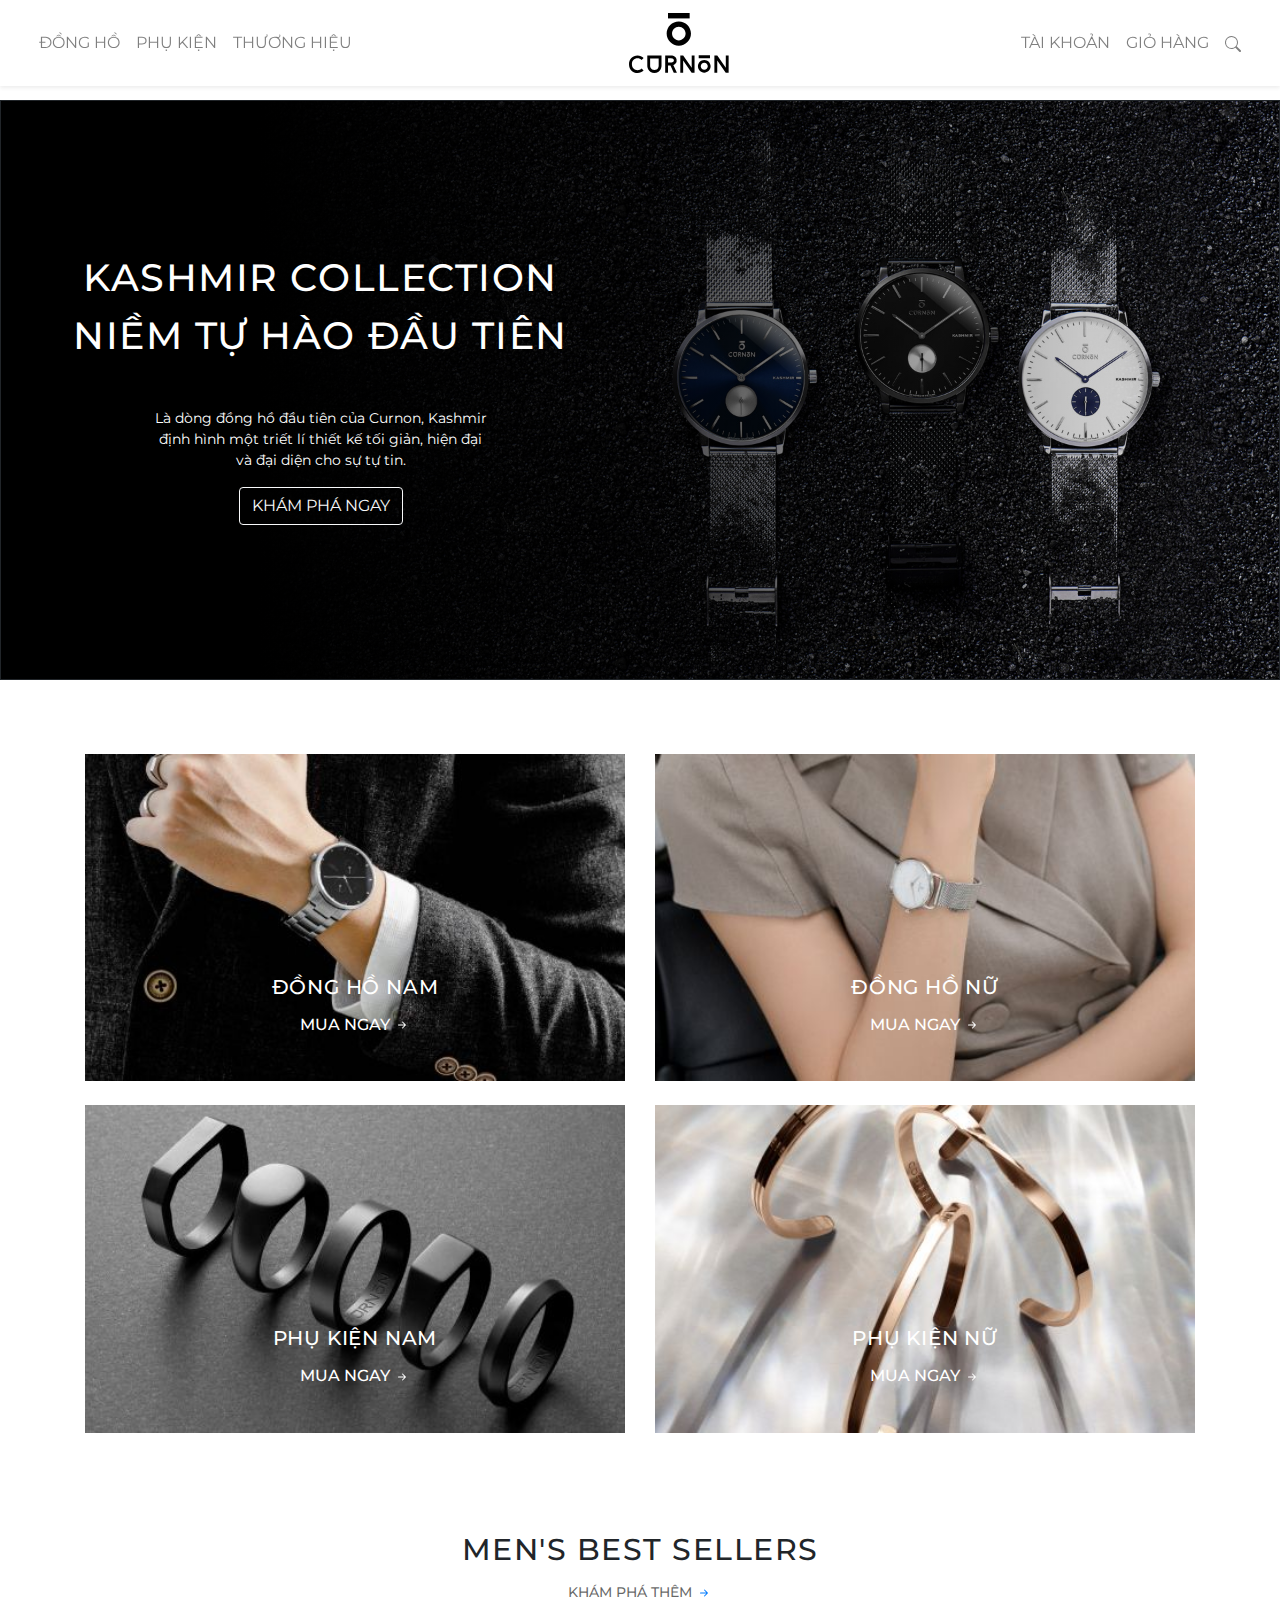
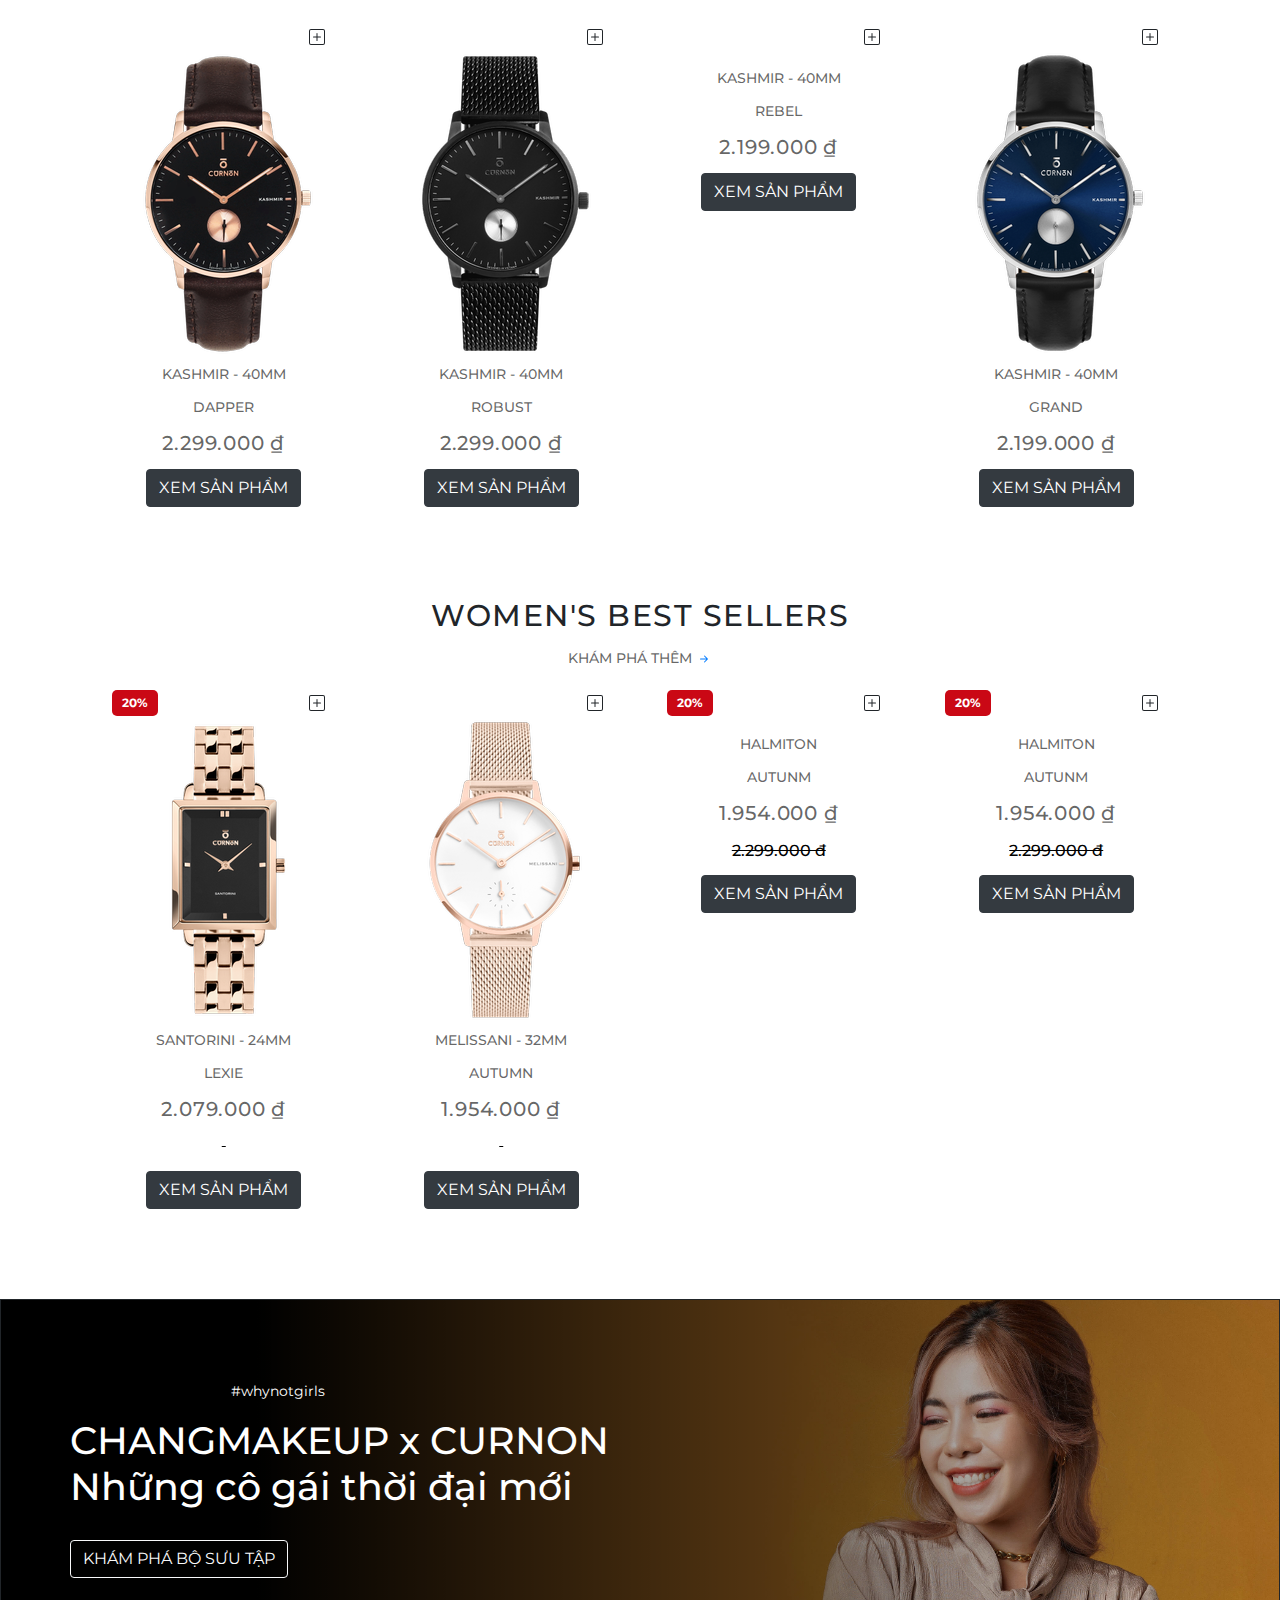
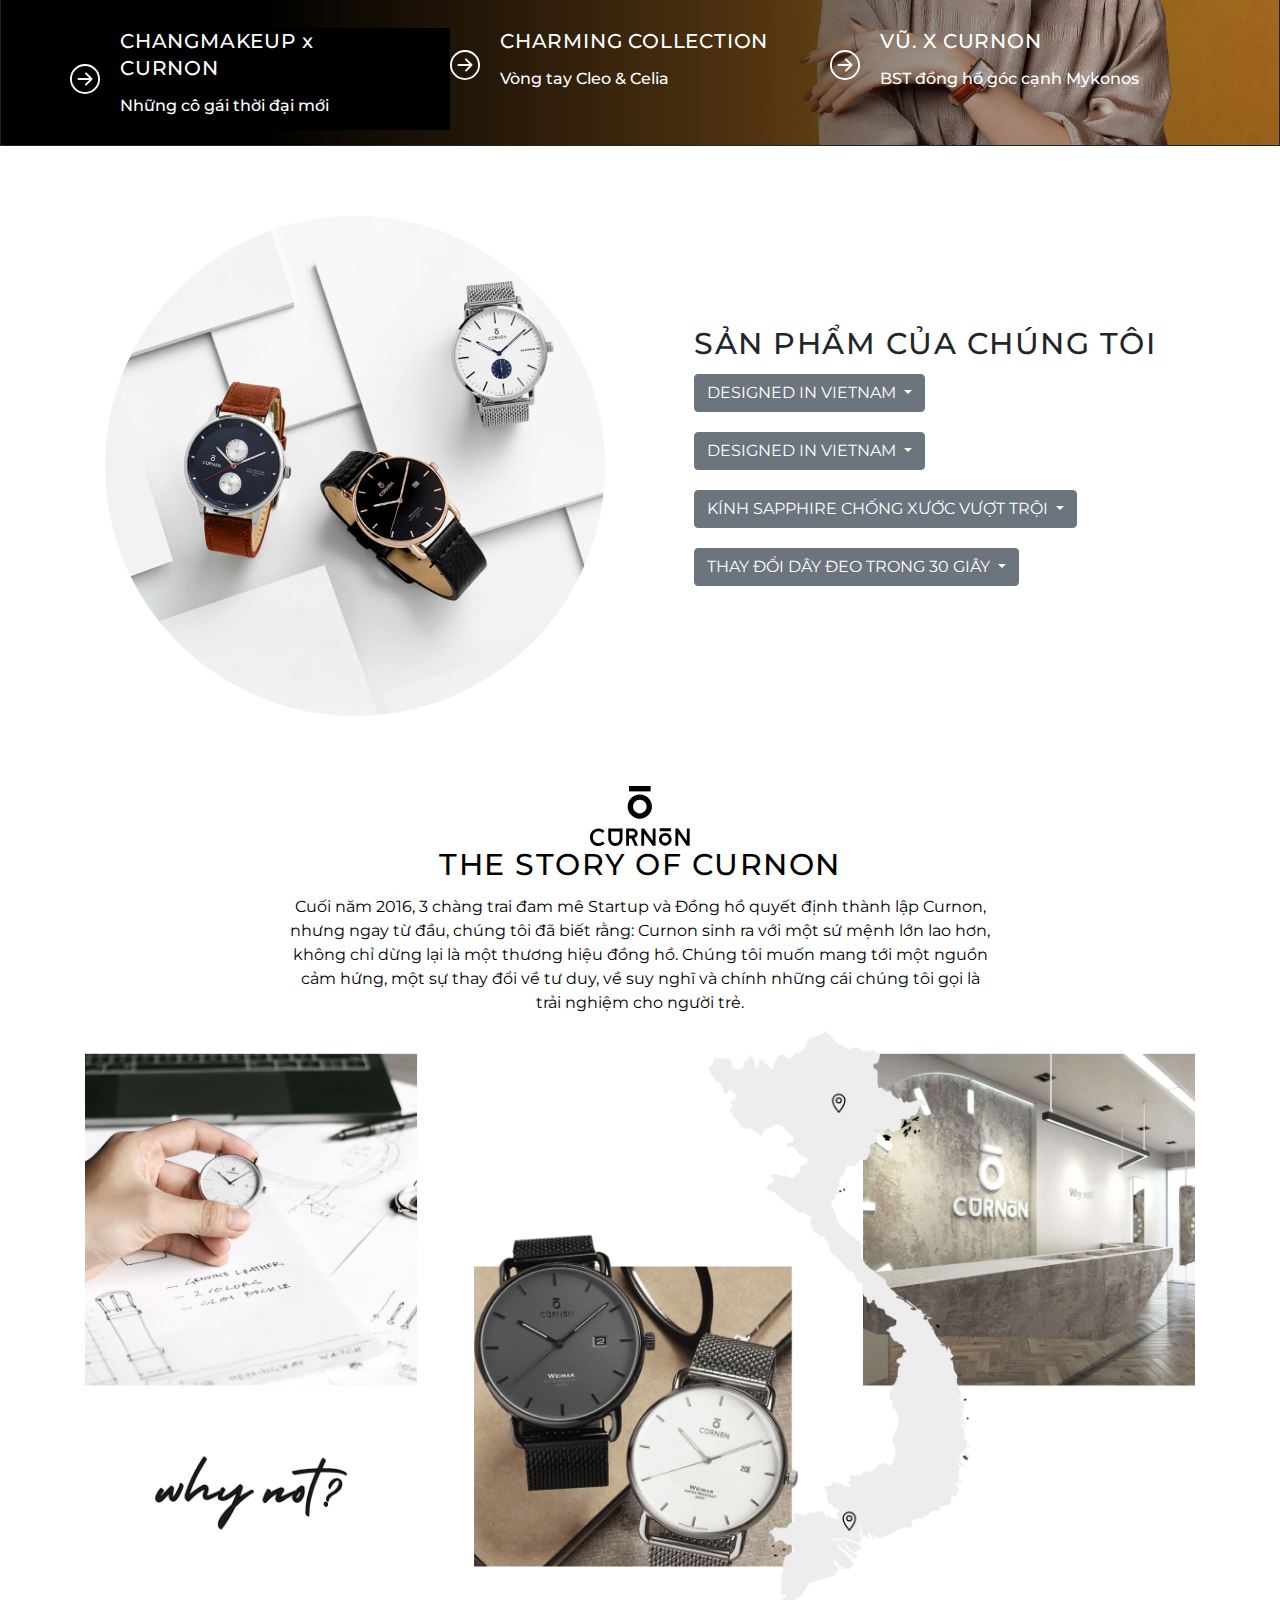
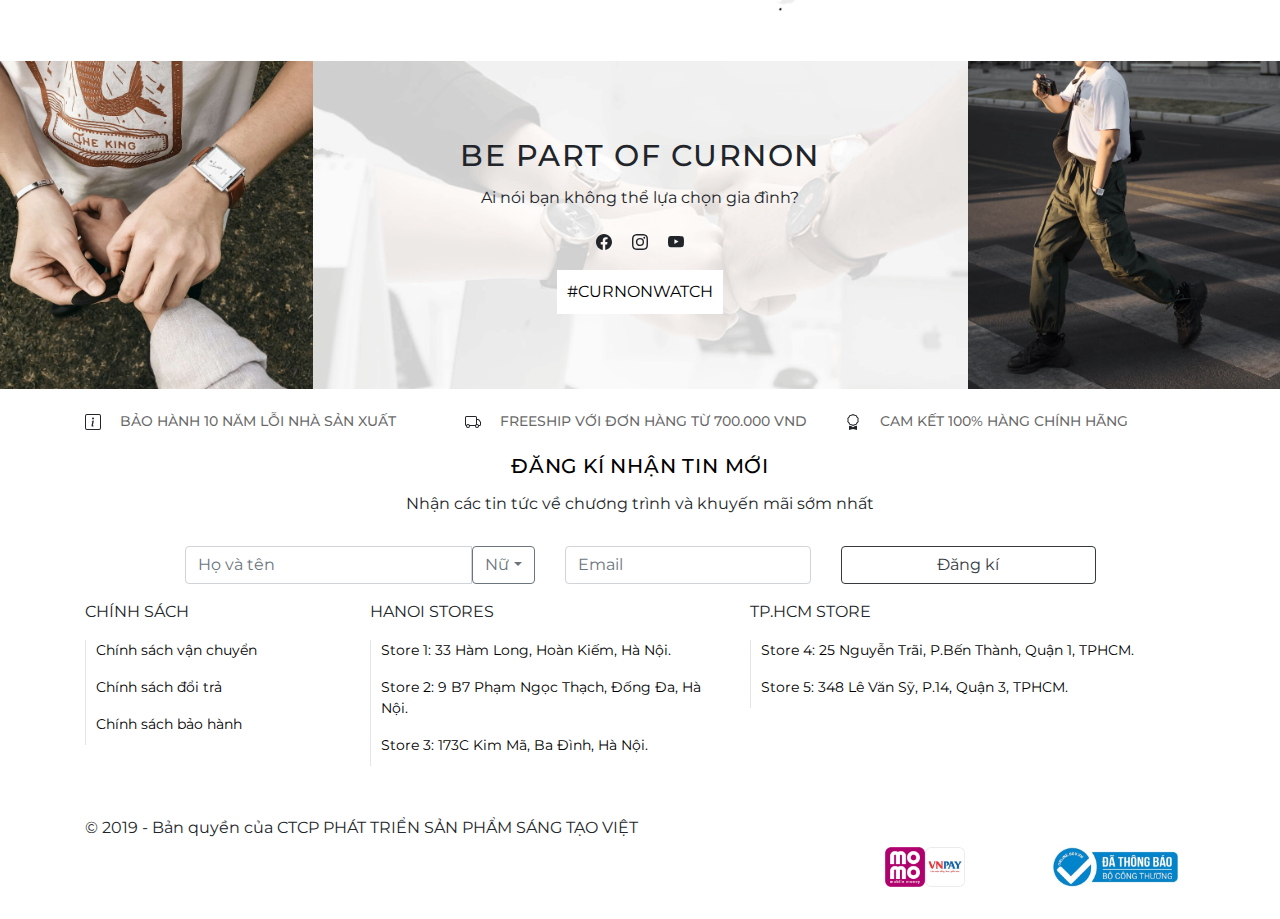
==== commit 482c2220: "git commit" ====
--- a/index.html
+++ b/index.html
@@ -8,7 +8,7 @@
     <link href="./css/main.css" rel="stylesheet" />
     <link rel="preconnect" href="https://fonts.googleapis.com">
     <link rel="preconnect" href="https://fonts.gstatic.com" crossorigin>
-    <link href="https://fonts.googleapis.com/css2?family=Montserrat:wght@100&display=swap" rel="stylesheet">
+    <link href="https://fonts.googleapis.com/css2?family=Montserrat&display=swap" rel="stylesheet">
     <link rel="stylesheet" href="https://stackpath.bootstrapcdn.com/bootstrap/4.4.1/css/bootstrap.min.css" integrity="sha384-Vkoo8x4CGsO3+Hhxv8T/Q5PaXtkKtu6ug5TOeNV6gBiFeWPGFN9MuhOf23Q9Ifjh" crossorigin="anonymous">
     <script src="https://ajax.googleapis.com/ajax/libs/jquery/3.5.1/jquery.min.js"></script>
     <script src="https://code.jquery.com/jquery-3.4.1.slim.min.js" integrity="sha384-J6qa4849blE2+poT4WnyKhv5vZF5SrPo0iEjwBvKU7imGFAV0wwj1yYfoRSJoZ+n" crossorigin="anonymous"></script>
@@ -104,7 +104,7 @@
                                             </div>
                                         </div>
                                             <!-- Đồng hồ nữ -->
-                                        <div class="row content-tab" id="#tab2">
+                                        <div class="row content-tab" id="#tab2" style="display: none">
                                             <div class="col-4" >
                                                 <a href="#" class="list-group-item list-group-item-action" style="border: none">MUA THEO BỘ SƯU TẬP</a>
                                                 <div class="col-box">
@@ -157,7 +157,7 @@
                                             </div>
                                         </div>
                                         <!-- Sale -->
-                                        <div class="row content-tab" id="#tab3">
+                                        <div class="row content-tab" id="#tab3" style="display: none">
                                             <div class="col-5">
                                                 <img src="./img/Straps.jpg" alt="" class="col-3-img">
                                             </div>
@@ -173,7 +173,7 @@
                                 </div>
                             </div>
                         </li>
-                        <li class="nav-item"><a class="nav-link me-lg-3" href="#download">PHỤ KIỆN</a>
+                        <li class="nav-item"><a class="nav-link me-lg-3" href="">PHỤ KIỆN</a>
                             <div class="header-hover" style="width: 100%;">
                                 <div class="row " style="padding: 50px;">
                                     <div class="col-2">
@@ -318,9 +318,9 @@
                 <div class="nav-right header-display" id="navbarResponsive">
                     <ul class="navbar-nav ms-auto me-4 my-3 my-lg-0">
                         <li class="nav-item"><a class="nav-link me-lg-3" href="#features">TÀI KHOẢN</a>
-                            <div class="header-hover">
-                                <a href="#" class="dropdown-content">ĐĂNG NHẬP</a>
-                                <a href="#" class="dropdown-content">ĐĂNG KÍ </a>
+                            <div class="dropdown-content">
+                                <a href="login.html" class="">ĐĂNG NHẬP</a>
+                                <a href="signup.html" class="">ĐĂNG KÍ </a>
                             </div>
                         </li>
                         <li class="nav-item"><a class="nav-link me-lg-3" onclick="openNav()" href="#download">
@@ -343,34 +343,63 @@
 
                 <div id="mySidepanel" class="sidepanel">
                                 <div class="side-header">
-                                    <h3 class="card-title">GIỎ HÀNG CỦA BẠN</h3>                                 
-                                    <a href="javascript:void(0)" class="closebtn" onclick="closeNav()">
-                                        <h3 class="card-title">x</h3>      
-                                    </a>
-                                <br>
-                                </div>
-                                <div class="side-body">
+                                    <div class="side-left">
+                                        <h3 class="card-title">GIỎ HÀNG CỦA BẠN</h3>
+                                    </div>
+                                    <div class="side-right">
+                                        <a href="javascript:void(0)" class="closebtn" onclick="closeNav()">
+                                            <h3 class="card-title">x</h3>      
+                                        </a>
+                                    </div>
+                                </div>
+                                <!-- <div class="side-body">
                                     <span class="card-title">
                                         Hiện tại chưa có sản phẩm nào trong giỏ hàng của bạn
                                     </span>
+                                    
                                    <a href="#">
                                     <button type="button" class="btn btn-dark">TIẾP TỤC MUA SẮM</button>
                                    </a>
+                                </div> -->
+                                <div class="side-body">
+                                    <div class="cart-row">
+                                        <span class="cart-item cart-header cart-column">Sản Phẩm</span>
+                                        <span class="cart-price cart-header cart-column">Giá</span>
+                                        <span class="cart-quantity cart-header cart-column">Số Lượng</span>
+                                    </div>
+
+                                    <div class="cart-items">
+
+                                    </div>
+                                        
+                                    
                                 </div>
                                 <div class="side-service">
-                                    <div class="side-service-group">
-                                        <svg xmlns="http://www.w3.org/2000/svg" width="16" height="16" fill="currentColor" class="bi bi-truck" viewBox="0 0 16 16" style="width: 50px; height: 50px;">
-                                            <path d="M0 3.5A1.5 1.5 0 0 1 1.5 2h9A1.5 1.5 0 0 1 12 3.5V5h1.02a1.5 1.5 0 0 1 1.17.563l1.481 1.85a1.5 1.5 0 0 1 .329.938V10.5a1.5 1.5 0 0 1-1.5 1.5H14a2 2 0 1 1-4 0H5a2 2 0 1 1-3.998-.085A1.5 1.5 0 0 1 0 10.5v-7zm1.294 7.456A1.999 1.999 0 0 1 4.732 11h5.536a2.01 2.01 0 0 1 .732-.732V3.5a.5.5 0 0 0-.5-.5h-9a.5.5 0 0 0-.5.5v7a.5.5 0 0 0 .294.456zM12 10a2 2 0 0 1 1.732 1h.768a.5.5 0 0 0 .5-.5V8.35a.5.5 0 0 0-.11-.312l-1.48-1.85A.5.5 0 0 0 13.02 6H12v4zm-9 1a1 1 0 1 0 0 2 1 1 0 0 0 0-2zm9 0a1 1 0 1 0 0 2 1 1 0 0 0 0-2z"/>
+                                    <div class="cart-footer">
+                                        <div class="side-left">
+                                            <span class="cart-item cart-header ">Thành tiền</span>
+                                        </div>
+                                        <div class="side-right">
+                                            <span class="cart-item cart-header  cart-total-price">0</span>
+                                            <!-- <h5 class="card-title cart-total-price" style="font-weight: bold; color: black;"> 2.229.000 đ</h5> -->
+                                        </div>
+                                    </div>
+                                    <div class="side-service-box">
+                                        <div class="side-service-group">
+                                            <svg xmlns="http://www.w3.org/2000/svg" width="16" height="16" fill="currentColor" class="bi bi-truck" viewBox="0 0 16 16" style="width: 50px; height: 50px;">
+                                                <path d="M0 3.5A1.5 1.5 0 0 1 1.5 2h9A1.5 1.5 0 0 1 12 3.5V5h1.02a1.5 1.5 0 0 1 1.17.563l1.481 1.85a1.5 1.5 0 0 1 .329.938V10.5a1.5 1.5 0 0 1-1.5 1.5H14a2 2 0 1 1-4 0H5a2 2 0 1 1-3.998-.085A1.5 1.5 0 0 1 0 10.5v-7zm1.294 7.456A1.999 1.999 0 0 1 4.732 11h5.536a2.01 2.01 0 0 1 .732-.732V3.5a.5.5 0 0 0-.5-.5h-9a.5.5 0 0 0-.5.5v7a.5.5 0 0 0 .294.456zM12 10a2 2 0 0 1 1.732 1h.768a.5.5 0 0 0 .5-.5V8.35a.5.5 0 0 0-.11-.312l-1.48-1.85A.5.5 0 0 0 13.02 6H12v4zm-9 1a1 1 0 1 0 0 2 1 1 0 0 0 0-2zm9 0a1 1 0 1 0 0 2 1 1 0 0 0 0-2z"/>
+                                                </svg>
+                                                <span class="card-title" style=" color: black; margin-left: 30px;">FREESHIP VỚI ĐƠN HÀNG TỪ 700.000 VND</span>
+                                        </div>
+                                        <div class="side-service-group">
+                                            <svg xmlns="http://www.w3.org/2000/svg" width="16" height="16" fill="currentColor" class="bi bi-award" viewBox="0 0 16 16" style="width: 50px; height: 50px; ">
+                                                <path d="M9.669.864 8 0 6.331.864l-1.858.282-.842 1.68-1.337 1.32L2.6 6l-.306 1.854 1.337 1.32.842 1.68 1.858.282L8 12l1.669-.864 1.858-.282.842-1.68 1.337-1.32L13.4 6l.306-1.854-1.337-1.32-.842-1.68L9.669.864zm1.196 1.193.684 1.365 1.086 1.072L12.387 6l.248 1.506-1.086 1.072-.684 1.365-1.51.229L8 10.874l-1.355-.702-1.51-.229-.684-1.365-1.086-1.072L3.614 6l-.25-1.506 1.087-1.072.684-1.365 1.51-.229L8 1.126l1.356.702 1.509.229z"/>
+                                                <path d="M4 11.794V16l4-1 4 1v-4.206l-2.018.306L8 13.126 6.018 12.1 4 11.794z"/>
                                             </svg>
-                                            <span class="card-title" style=" color: black; margin-left: 30px;">FREESHIP VỚI ĐƠN HÀNG TỪ 700.000 VND</span>
-                                    </div>
-                                    <div class="side-service-group">
-                                        <svg xmlns="http://www.w3.org/2000/svg" width="16" height="16" fill="currentColor" class="bi bi-award" viewBox="0 0 16 16" style="width: 50px; height: 50px; ">
-                                            <path d="M9.669.864 8 0 6.331.864l-1.858.282-.842 1.68-1.337 1.32L2.6 6l-.306 1.854 1.337 1.32.842 1.68 1.858.282L8 12l1.669-.864 1.858-.282.842-1.68 1.337-1.32L13.4 6l.306-1.854-1.337-1.32-.842-1.68L9.669.864zm1.196 1.193.684 1.365 1.086 1.072L12.387 6l.248 1.506-1.086 1.072-.684 1.365-1.51.229L8 10.874l-1.355-.702-1.51-.229-.684-1.365-1.086-1.072L3.614 6l-.25-1.506 1.087-1.072.684-1.365 1.51-.229L8 1.126l1.356.702 1.509.229z"/>
-                                            <path d="M4 11.794V16l4-1 4 1v-4.206l-2.018.306L8 13.126 6.018 12.1 4 11.794z"/>
-                                        </svg>
-                                        <span class="card-title" style=" color: black; margin-left: 30px;">CAM KẾT 100% HÀNG CHÍNH HÃNG</span>
-                                    </div>
+                                            <span class="card-title" style=" color: black; margin-left: 30px;">CAM KẾT 100% HÀNG CHÍNH HÃNG</span>
+                                        </div>
+                                    </div>
+                                    
                                 </div>
 
                 </div>
@@ -504,13 +533,16 @@
                                         <img src="./img/vd.dapper.png" alt="" class="gallery-img-banner">
                                     </div>
                                     <div class="item-favorite">
-                                        <svg xmlns="http://www.w3.org/2000/svg" width="16" height="16" fill="currentColor" class="bi bi-heart" viewBox="0 0 16 16">
-                                            <path d="m8 2.748-.717-.737C5.6.281 2.514.878 1.4 3.053c-.523 1.023-.641 2.5.314 4.385.92 1.815 2.834 3.989 6.286 6.357 3.452-2.368 5.365-4.542 6.286-6.357.955-1.886.838-3.362.314-4.385C13.486.878 10.4.28 8.717 2.01L8 2.748zM8 15C-7.333 4.868 3.279-3.04 7.824 1.143c.06.055.119.112.176.171a3.12 3.12 0 0 1 .176-.17C12.72-3.042 23.333 4.867 8 15z"/>
-                                          </svg>
-                                    </div>
-                                    <span class="card-title">KASHMIR - 40MM</span>
+                                        <svg xmlns="http://www.w3.org/2000/svg" width="16" height="16" fill="currentColor" class="bi bi-plus-square" viewBox="0 0 16 16">
+                                        <path d="M14 1a1 1 0 0 1 1 1v12a1 1 0 0 1-1 1H2a1 1 0 0 1-1-1V2a1 1 0 0 1 1-1h12zM2 0a2 2 0 0 0-2 2v12a2 2 0 0 0 2 2h12a2 2 0 0 0 2-2V2a2 2 0 0 0-2-2H2z"/>
+                                        <path d="M8 4a.5.5 0 0 1 .5.5v3h3a.5.5 0 0 1 0 1h-3v3a.5.5 0 0 1-1 0v-3h-3a.5.5 0 0 1 0-1h3v-3A.5.5 0 0 1 8 4z"/>
+                                        </svg>
+                                    </div>
+                                    <span class="card-title card-title-name">KASHMIR - 40MM</span>
                                     <span  class="card-title">DAPPER</span>
-                                    <h5 class="card-title" style="color:rgba(0, 0, 0, 0.6) ;">PRE-ORDER</h5>
+                                    <h5 class="card-title cart-title-price" style="color:rgba(0, 0, 0, 0.6) ;">
+                                        2.299.000 ₫
+                                    </h5>
                                     <a href="" class="gallery-btn">
                                         <button type="button" class="btn btn-dark">XEM SẢN PHẨM</button>
                                     </a>
@@ -522,14 +554,15 @@
                                         <img src="./img/d.robust.png" alt="" class="gallery-img-banner">
                                     </div>
                                     <div class="item-favorite">
-                                        <svg xmlns="http://www.w3.org/2000/svg" width="16" height="16" fill="currentColor" class="bi bi-heart" viewBox="0 0 16 16">
-                                            <path d="m8 2.748-.717-.737C5.6.281 2.514.878 1.4 3.053c-.523 1.023-.641 2.5.314 4.385.92 1.815 2.834 3.989 6.286 6.357 3.452-2.368 5.365-4.542 6.286-6.357.955-1.886.838-3.362.314-4.385C13.486.878 10.4.28 8.717 2.01L8 2.748zM8 15C-7.333 4.868 3.279-3.04 7.824 1.143c.06.055.119.112.176.171a3.12 3.12 0 0 1 .176-.17C12.72-3.042 23.333 4.867 8 15z"/>
-                                          </svg>
-                                    </div>
-                                    <span class="card-title">KASHMIR - 40MM</span>
+                                        <svg xmlns="http://www.w3.org/2000/svg" width="16" height="16" fill="currentColor" class="bi bi-plus-square" viewBox="0 0 16 16">
+                                        <path d="M14 1a1 1 0 0 1 1 1v12a1 1 0 0 1-1 1H2a1 1 0 0 1-1-1V2a1 1 0 0 1 1-1h12zM2 0a2 2 0 0 0-2 2v12a2 2 0 0 0 2 2h12a2 2 0 0 0 2-2V2a2 2 0 0 0-2-2H2z"/>
+                                        <path d="M8 4a.5.5 0 0 1 .5.5v3h3a.5.5 0 0 1 0 1h-3v3a.5.5 0 0 1-1 0v-3h-3a.5.5 0 0 1 0-1h3v-3A.5.5 0 0 1 8 4z"/>
+                                        </svg>
+                                    </div>
+                                    <span class="card-title card-title-name">KASHMIR - 40MM</span>
                                     <span  class="card-title">ROBUST</span>
                                     <div class="discount-box">
-                                        <h5 class="card-title" style="color:rgba(0, 0, 0, 0.6) ;">
+                                        <h5 class="card-title cart-title-price" style="color:rgba(0, 0, 0, 0.6) ;">
                                             2.299.000 ₫
                                         </h5>
                                     </div>
@@ -545,13 +578,14 @@
                                         <img src="./imG/d.rebel.png" alt="" class="gallery-img-banner">
                                     </div>
                                     <div class="item-favorite">
-                                        <svg xmlns="http://www.w3.org/2000/svg" width="16" height="16" fill="currentColor" class="bi bi-heart" viewBox="0 0 16 16">
-                                            <path d="m8 2.748-.717-.737C5.6.281 2.514.878 1.4 3.053c-.523 1.023-.641 2.5.314 4.385.92 1.815 2.834 3.989 6.286 6.357 3.452-2.368 5.365-4.542 6.286-6.357.955-1.886.838-3.362.314-4.385C13.486.878 10.4.28 8.717 2.01L8 2.748zM8 15C-7.333 4.868 3.279-3.04 7.824 1.143c.06.055.119.112.176.171a3.12 3.12 0 0 1 .176-.17C12.72-3.042 23.333 4.867 8 15z"/>
-                                          </svg>
-                                    </div>
-                                    <span class="card-title">KASHMIR - 40MM</span>
+                                        <svg xmlns="http://www.w3.org/2000/svg" width="16" height="16" fill="currentColor" class="bi bi-plus-square" viewBox="0 0 16 16">
+                                        <path d="M14 1a1 1 0 0 1 1 1v12a1 1 0 0 1-1 1H2a1 1 0 0 1-1-1V2a1 1 0 0 1 1-1h12zM2 0a2 2 0 0 0-2 2v12a2 2 0 0 0 2 2h12a2 2 0 0 0 2-2V2a2 2 0 0 0-2-2H2z"/>
+                                        <path d="M8 4a.5.5 0 0 1 .5.5v3h3a.5.5 0 0 1 0 1h-3v3a.5.5 0 0 1-1 0v-3h-3a.5.5 0 0 1 0-1h3v-3A.5.5 0 0 1 8 4z"/>
+                                        </svg>
+                                    </div>
+                                    <span class="card-title card-title-name">KASHMIR - 40MM</span>
                                     <span  class="card-title">REBEL</span>
-                                    <h5 class="card-title" style="color:rgba(0, 0, 0, 0.6) ;">
+                                    <h5 class="card-title cart-title-price" style="color:rgba(0, 0, 0, 0.6) ;">
                                         2.199.000 ₫
                                     </h5>
                                     <a href="" class="gallery-btn">
@@ -565,13 +599,14 @@
                                         <img src="./img/bx.grand.png" alt="" class="gallery-img-banner">
                                     </div>
                                     <div class="item-favorite">
-                                        <svg xmlns="http://www.w3.org/2000/svg" width="16" height="16" fill="currentColor" class="bi bi-heart" viewBox="0 0 16 16">
-                                            <path d="m8 2.748-.717-.737C5.6.281 2.514.878 1.4 3.053c-.523 1.023-.641 2.5.314 4.385.92 1.815 2.834 3.989 6.286 6.357 3.452-2.368 5.365-4.542 6.286-6.357.955-1.886.838-3.362.314-4.385C13.486.878 10.4.28 8.717 2.01L8 2.748zM8 15C-7.333 4.868 3.279-3.04 7.824 1.143c.06.055.119.112.176.171a3.12 3.12 0 0 1 .176-.17C12.72-3.042 23.333 4.867 8 15z"/>
-                                          </svg>
-                                    </div>
-                                    <span class="card-title">KASHMIR - 40MM</span>
+                                        <svg xmlns="http://www.w3.org/2000/svg" width="16" height="16" fill="currentColor" class="bi bi-plus-square" viewBox="0 0 16 16">
+                                        <path d="M14 1a1 1 0 0 1 1 1v12a1 1 0 0 1-1 1H2a1 1 0 0 1-1-1V2a1 1 0 0 1 1-1h12zM2 0a2 2 0 0 0-2 2v12a2 2 0 0 0 2 2h12a2 2 0 0 0 2-2V2a2 2 0 0 0-2-2H2z"/>
+                                        <path d="M8 4a.5.5 0 0 1 .5.5v3h3a.5.5 0 0 1 0 1h-3v3a.5.5 0 0 1-1 0v-3h-3a.5.5 0 0 1 0-1h3v-3A.5.5 0 0 1 8 4z"/>
+                                        </svg>
+                                    </div>
+                                    <span class="card-title card-title-name">KASHMIR - 40MM</span>
                                     <span  class="card-title">GRAND</span>
-                                    <h5 class="card-title" style="color:rgba(0, 0, 0, 0.6) ;">
+                                    <h5 class="card-title cart-title-price" style="color:rgba(0, 0, 0, 0.6) ;">
                                         2.199.000 ₫
                                     </h5>
                                     <a href="" class="gallery-btn">
@@ -607,20 +642,21 @@
                                         <img src="./img/lexie.1.png" alt="" class="gallery-img-banner">
                                     </div>
                                     <div class="item-favorite">
-                                        <svg xmlns="http://www.w3.org/2000/svg" width="16" height="16" fill="currentColor" class="bi bi-heart" viewBox="0 0 16 16">
-                                            <path d="m8 2.748-.717-.737C5.6.281 2.514.878 1.4 3.053c-.523 1.023-.641 2.5.314 4.385.92 1.815 2.834 3.989 6.286 6.357 3.452-2.368 5.365-4.542 6.286-6.357.955-1.886.838-3.362.314-4.385C13.486.878 10.4.28 8.717 2.01L8 2.748zM8 15C-7.333 4.868 3.279-3.04 7.824 1.143c.06.055.119.112.176.171a3.12 3.12 0 0 1 .176-.17C12.72-3.042 23.333 4.867 8 15z"/>
-                                          </svg>
+                                        <svg xmlns="http://www.w3.org/2000/svg" width="16" height="16" fill="currentColor" class="bi bi-plus-square" viewBox="0 0 16 16">
+                                        <path d="M14 1a1 1 0 0 1 1 1v12a1 1 0 0 1-1 1H2a1 1 0 0 1-1-1V2a1 1 0 0 1 1-1h12zM2 0a2 2 0 0 0-2 2v12a2 2 0 0 0 2 2h12a2 2 0 0 0 2-2V2a2 2 0 0 0-2-2H2z"/>
+                                        <path d="M8 4a.5.5 0 0 1 .5.5v3h3a.5.5 0 0 1 0 1h-3v3a.5.5 0 0 1-1 0v-3h-3a.5.5 0 0 1 0-1h3v-3A.5.5 0 0 1 8 4z"/>
+                                        </svg>
                                     </div>
                                     <span class="item-discount"> 20% </span>
 
-                                    <span class="card-title">Santorini - 24mm</span>
+                                    <span class="card-title card-title-name">Santorini - 24mm</span>
                                     <span  class="card-title">LEXIE</span>
                                     <div class="discount-box">
-                                        <h5 class="card-title" style="color:rgba(0, 0, 0, 0.6) ;">
+                                        <h5 class="card-title cart-title-price new-price" style="color:rgba(0, 0, 0, 0.6) ;">
                                             2.079.000 ₫
                                         </h5>
                                         <div class="title-discount">
-                                            <p class="card-title">&nbsp;</p>
+                                            <p class="card-title old-price">&nbsp;</p>
                                         </div>
                                     </div>
                                     <a href="" class="gallery-btn">
@@ -634,14 +670,15 @@
                                         <img src="./img/serene.png" alt="" class="gallery-img-banner">
                                     </div>
                                     <div class="item-favorite">
-                                        <svg xmlns="http://www.w3.org/2000/svg" width="16" height="16" fill="currentColor" class="bi bi-heart" viewBox="0 0 16 16">
-                                            <path d="m8 2.748-.717-.737C5.6.281 2.514.878 1.4 3.053c-.523 1.023-.641 2.5.314 4.385.92 1.815 2.834 3.989 6.286 6.357 3.452-2.368 5.365-4.542 6.286-6.357.955-1.886.838-3.362.314-4.385C13.486.878 10.4.28 8.717 2.01L8 2.748zM8 15C-7.333 4.868 3.279-3.04 7.824 1.143c.06.055.119.112.176.171a3.12 3.12 0 0 1 .176-.17C12.72-3.042 23.333 4.867 8 15z"/>
-                                          </svg>
-                                    </div>
-                                    <span class="card-title">Melissani - 32mm</span>
+                                        <svg xmlns="http://www.w3.org/2000/svg" width="16" height="16" fill="currentColor" class="bi bi-plus-square" viewBox="0 0 16 16">
+                                        <path d="M14 1a1 1 0 0 1 1 1v12a1 1 0 0 1-1 1H2a1 1 0 0 1-1-1V2a1 1 0 0 1 1-1h12zM2 0a2 2 0 0 0-2 2v12a2 2 0 0 0 2 2h12a2 2 0 0 0 2-2V2a2 2 0 0 0-2-2H2z"/>
+                                        <path d="M8 4a.5.5 0 0 1 .5.5v3h3a.5.5 0 0 1 0 1h-3v3a.5.5 0 0 1-1 0v-3h-3a.5.5 0 0 1 0-1h3v-3A.5.5 0 0 1 8 4z"/>
+                                        </svg>
+                                    </div>
+                                    <span class="card-title card-title-name">Melissani - 32mm</span>
                                     <span  class="card-title">AUTUMN</span>
                                     <div class="discount-box">
-                                        <h5 class="card-title" style="color:rgba(0, 0, 0, 0.6) ;">
+                                        <h5 class="card-title cart-title-price" style="color:rgba(0, 0, 0, 0.6) ;">
                                             1.954.000 ₫
                                         </h5>
                                         <div class="title-discount">
@@ -661,20 +698,21 @@
                                         <img src="./imG/autumn_1.png" alt="" class="gallery-img-banner">
                                     </div>
                                     <div class="item-favorite">
-                                        <svg xmlns="http://www.w3.org/2000/svg" width="16" height="16" fill="currentColor" class="bi bi-heart" viewBox="0 0 16 16">
-                                            <path d="m8 2.748-.717-.737C5.6.281 2.514.878 1.4 3.053c-.523 1.023-.641 2.5.314 4.385.92 1.815 2.834 3.989 6.286 6.357 3.452-2.368 5.365-4.542 6.286-6.357.955-1.886.838-3.362.314-4.385C13.486.878 10.4.28 8.717 2.01L8 2.748zM8 15C-7.333 4.868 3.279-3.04 7.824 1.143c.06.055.119.112.176.171a3.12 3.12 0 0 1 .176-.17C12.72-3.042 23.333 4.867 8 15z"/>
-                                          </svg>
+                                        <svg xmlns="http://www.w3.org/2000/svg" width="16" height="16" fill="currentColor" class="bi bi-plus-square" viewBox="0 0 16 16">
+                                        <path d="M14 1a1 1 0 0 1 1 1v12a1 1 0 0 1-1 1H2a1 1 0 0 1-1-1V2a1 1 0 0 1 1-1h12zM2 0a2 2 0 0 0-2 2v12a2 2 0 0 0 2 2h12a2 2 0 0 0 2-2V2a2 2 0 0 0-2-2H2z"/>
+                                        <path d="M8 4a.5.5 0 0 1 .5.5v3h3a.5.5 0 0 1 0 1h-3v3a.5.5 0 0 1-1 0v-3h-3a.5.5 0 0 1 0-1h3v-3A.5.5 0 0 1 8 4z"/>
+                                        </svg>
                                           
                                     </div>
                                     <span class="item-discount"> 20% </span>
-                                    <span class="card-title">HALMITON</span>
+                                    <span class="card-title card-title-name">HALMITON</span>
                                     <span  class="card-title">AUTUNM</span>
                                     <div class="discount-box">
-                                        <h5 class="card-title" style="color:rgba(0, 0, 0, 0.6) ;">
+                                        <h5 class="card-title cart-title-price new-price" style="color:rgba(0, 0, 0, 0.6) ;">
                                             1.954.000 ₫
                                         </h5>
                                         <div class="title-discount">
-                                            <p class="card-title">2.299.000 đ</p>
+                                            <p class="card-title old-price">2.299.000 đ</p>
                                         </div>
                                     </div>
                                     
@@ -689,20 +727,21 @@
                                         <img src="./imG/cora.1.png" alt="" class="gallery-img-banner">
                                     </div>
                                     <div class="item-favorite">
-                                        <svg xmlns="http://www.w3.org/2000/svg" width="16" height="16" fill="currentColor" class="bi bi-heart" viewBox="0 0 16 16">
-                                            <path d="m8 2.748-.717-.737C5.6.281 2.514.878 1.4 3.053c-.523 1.023-.641 2.5.314 4.385.92 1.815 2.834 3.989 6.286 6.357 3.452-2.368 5.365-4.542 6.286-6.357.955-1.886.838-3.362.314-4.385C13.486.878 10.4.28 8.717 2.01L8 2.748zM8 15C-7.333 4.868 3.279-3.04 7.824 1.143c.06.055.119.112.176.171a3.12 3.12 0 0 1 .176-.17C12.72-3.042 23.333 4.867 8 15z"/>
-                                          </svg>
+                                        <svg xmlns="http://www.w3.org/2000/svg" width="16" height="16" fill="currentColor" class="bi bi-plus-square" viewBox="0 0 16 16">
+                                        <path d="M14 1a1 1 0 0 1 1 1v12a1 1 0 0 1-1 1H2a1 1 0 0 1-1-1V2a1 1 0 0 1 1-1h12zM2 0a2 2 0 0 0-2 2v12a2 2 0 0 0 2 2h12a2 2 0 0 0 2-2V2a2 2 0 0 0-2-2H2z"/>
+                                        <path d="M8 4a.5.5 0 0 1 .5.5v3h3a.5.5 0 0 1 0 1h-3v3a.5.5 0 0 1-1 0v-3h-3a.5.5 0 0 1 0-1h3v-3A.5.5 0 0 1 8 4z"/>
+                                        </svg>
                                     </div>
                                     <span class="item-discount"> 20% </span>
 
-                                    <span class="card-title">HALMITON</span>
+                                    <span class="card-title card-title-name">HALMITON</span>
                                     <span  class="card-title">AUTUNM</span>
                                     <div class="discount-box">
-                                        <h5 class="card-title" style="color:rgba(0, 0, 0, 0.6) ;">
+                                        <h5 class="card-title cart-title-price new-price" style="color:rgba(0, 0, 0, 0.6) ;">
                                             1.954.000 ₫
                                         </h5>
                                         <div class="title-discount">
-                                            <p class="card-title">2.299.000 đ </p>
+                                            <p class="card-title old-price">2.299.000 đ </p>
                                         </div>
                                     </div>
                                     
@@ -1046,8 +1085,8 @@
         </div>
     </div> 
 
-    <script src="./java.js">
-    </script>
+    <script src="./java.js"></script>
+    <script src="./cart.js"></script>
     
 </body>
 </html>--- a/css/main.css
+++ b/css/main.css
@@ -75,6 +75,7 @@
 @media (min-width: 1024px) {
   .banner-container {
     background: linear-gradient(270deg, rgba(0, 0, 0, 0) 0%, #000000 80%);
+    
   }
 }
 
@@ -282,6 +283,13 @@
     width: 500px;
   }
 }
+@media  (min-width: 440px) and (max-width: 992px)  {
+  .our-product-left {
+    height: 300px;
+    width: 300px;
+  }
+}
+
 
 @media (max-width: 440px) {
   .our-product-img {
@@ -395,11 +403,6 @@
     display: none;
   }
 }
-@media (max-width: 440px) {
-  .header-hover {
-    display: none;
-  }
-}
 
 @media (max-width: 440px) {
   .side-header > h3.card-title {
@@ -423,11 +426,7 @@
   }
 }
 
-@media (min-width: 1024px) {
-  .side-body {
-    height: 300px;
-  }
-}
+/*  */
 @media (max-width: 440px) {
   .side-body {
     height: auto;
@@ -859,11 +858,7 @@
   }
 }
 
-@media (min-width: 1024px) {
-  .side-body {
-    height: 300px;
-  }
-}
+
 @media (max-width: 440px) {
   .side-body {
     height: auto;
@@ -898,6 +893,7 @@
   line-height: 27px;
   letter-spacing: 0.04em;
   font-family: "Montserrat", sans-serif;
+  
 }
 
 .col-3-img {
@@ -906,7 +902,7 @@
   object-fit: cover;
 }
 
-.header-hover {
+.header-hover{
   display: none;
   position: absolute;
   background-color: #fff;
@@ -917,6 +913,7 @@
   padding: 10px;
 }
 
+
 .nav-item:hover > .header-hover {
   display: block;
 }
@@ -974,14 +971,7 @@
   opacity: 1;
 }
 
-.dropdown-content {
-  color: black;
-  padding: 12px 16px;
-  text-decoration: none;
-  display: block;
-  font-family: "Montserrat", sans-serif;
-  margin-left: 82%;
-}
+
 
 .sidepanel {
   width: 0;
@@ -992,9 +982,9 @@
   background-color: white;
   overflow-x: auto;
   transition: 0.5s;
-  padding-top: 60px;
-  padding-left: 30px;
-  height: 500px;
+  padding: 60px 30px 0px 30px;
+  height: fit-content;
+  display: flex;
 }
 
 #mySidepanel {
@@ -1012,23 +1002,37 @@
 }
 
 .side-header {
-  display: flex;
+    display: flex;
+    align-items: center;
+    justify-content: space-between;
+    width: 100%;
+}
+.cart-footer{
+  display: flex;
+  align-items: center;
   justify-content: space-between;
+  width: 100%;
+  padding: 10px 0px;
+    /* height: 60px; */
 }
 
 .side-body {
   display: flex;
-  justify-content: center;
-  align-items: center;
   flex-direction: column;
+  height: 300px;
+  overflow-y: scroll;
+
 }
 
 .side-service {
   display: flex;
+  flex-direction: column;
   justify-content: space-between;
   background-color: #f5f5f5;
 }
-
+.side-service-box{
+  display: flex;
+}
 .side-service-group {
   display: flex;
   padding: 20px;
@@ -1203,19 +1207,19 @@
     left: 5%;
   }
 }
+
+@media (min-width: 440px) and (max-width: 992px) {
+  .item-discount {
+    top: 5%;
+    left: 5%;
+  }
+}
 @media (max-width: 440px) {
   .item-discount {
     top: 0%;
     left: 10%;
   }
 }
-@media (max-width: 440px) {
-  .item-discount {
-    top: 0%;
-    left: 10%;
-  }
-}
-
 @media (max-width: 440px) {
   .banner-desktop {
     display: none;
@@ -1459,11 +1463,11 @@
   }
 }
 
-@media (min-width: 1024px) {
+/* @media (min-width: 1024px) {
   .side-body {
     height: 300px;
   }
-}
+} */
 @media (max-width: 440px) {
   .side-body {
     height: auto;
@@ -1596,11 +1600,15 @@
   position: relative;
   transition: all 0.5s;
   background-color: #fff;
+  transition: all 1s;
 }
 .gallery-container:hover {
-  transform: scale(1.1);
-  opacity: 1;
-  box-shadow: 2px 2px 2px 2px rgba(0, 0, 0, 0.1);
+
+    z-index: 1;
+    width: 100%;
+    position: absolute;
+    transform: translateY(-20px);
+    box-shadow: 0 24px 0px 0px white, 0 -24px 0px 0px white, 24px 0 40px -24px rgb(0 0 0 / 12%), -24px 0 40px -24px rgb(0 0 0 / 12%);
 }
 
 span.card-title {
@@ -1652,7 +1660,12 @@
   transition: all 0.3s ease 0s;
   border-color: inherit;
 }
-
+@media (min-width: 440px) and (max-width: 992px) {
+  .item-favorite {
+    top: 5%;
+    right: 10%;
+  }
+}
 .body-4 {
   position: relative;
   width: 100%;
@@ -1738,7 +1751,6 @@
 .our-product-more {
   display: none;
   overflow: hidden;
-  background-color: #f1f1f1;
 }
 
 .responsive {
@@ -1983,7 +1995,7 @@
   width: 0;
   position: fixed;
   z-index: 1;
-  height: 250px;
+  height: 300px;
   top: 0;
   left: 0;
   background-color: #111;
@@ -2436,11 +2448,7 @@
   }
 }
 
-@media (min-width: 1024px) {
-  .side-body {
-    height: 300px;
-  }
-}
+
 @media (max-width: 440px) {
   .side-body {
     height: auto;
@@ -2479,11 +2487,374 @@
 
 body {
   font-family: "Montserrat", sans-serif;
+  /* font-family: "Montserrat", "-apple-system", "BlinkMacSystemFont", "sans-serif"; */
   box-sizing: border-box;
 }
 
 div {
   font-family: "Montserrat", sans-serif;
 }
-
+.form-check-center{
+  display: flex;
+  justify-content: space-around;
+  padding: 0;
+  margin: 0;
+}
+.form-btn{
+  display: flex;
+  justify-content: center;
+  align-items: center;
+}
+.padding-top{
+  padding-top: 20px;
+}
+.login-padding{
+  padding: 70px 108px;
+}
+.login-group{
+  box-shadow: 0px 0px 40px rgb(0 0 0 / 10%);
+}
+
+@media (max-width: 440px) {
+  .login-right{
+    position: relative;
+    background: linear-gradient( to right, rgb(146 133 133 / 0%) 0%, #cacaca 80%);
+    background-size: cover;
+    height: 500px;
+  }
+}
+@media (min-width: 1024px){
+  .login-right{
+    background-size: cover;
+    width: 100%;
+    height: 100%;
+    padding: 60px 50px;
+    position: relative;
+  }
+}
+.login-right-img{
+  object-fit: cover;
+  position: relative;
+  width: 100%;
+  background: linear-gradient( to right, rgb(146 133 133 / 0%) 0%, #cacaca 80%);  
+}
+
+
+@media (min-width: 440px){
+  .login-right-img{
+    object-fit: cover;
+    position: relative;
+    background: linear-gradient( to right, rgb(146 133 133 / 0%) 0%, #cacaca 80%);
+    height: 100%;
+  }
+}
+@media (min-width: 440px){
+  .signup-text > h3.card-title{
+    font-size: 20px;
+    line-height: 24px;
+    text-align: center;
+  }
+}
+@media (min-width: 1024px){
+  .signup-group{
+    padding: 30px 0px;
+  }
+}
+@media (min-width: 440px){
+  .signup-group{
+    padding: 10px 0px;
+  }
+}
+@media (min-width: 440px){
+  .signup{
+    display: flex;
+    flex-direction: column;
+    position: absolute;
+    top: 0;
+    left: 0;
+    right: 0;
+    margin: auto;
+    padding: 20px;
+  }
+}
+.signup-box{
+  display: flex;
+  align-items: center;
+  margin-bottom: 20px;
+
+}
+@media (max-width: 440px){
+  .signup{
+    display: flex;
+    flex-direction: column;
+    position: absolute;
+    top: 0;
+    left: 0;
+    right: 0;
+    margin: auto; 
+    padding: 30px;
+  }
+}
+@media(min-width: 1024px){
+  .signup{
+    display: flex;
+    flex-direction: column;
+    position: absolute;
+    top: 0;
+    left: 0;
+    right: 0;
+    margin: auto; 
+    padding: 100px 50px;
+  }
+}
+@media (min-width: 440px){
+  .signup-text{
+    display: flex;
+    flex-direction: column;
+    justify-content: center;
+    align-items: center;
+  }
+}
+@media (min-width: 440px){
+  .signup-text{
+    display: flex;
+    flex-direction: column;
+    justify-content: center;
+    align-items: flex-start;
+  }
+}
+
+@media (max-width: 1024px){
+  .circle-box{
+      border-radius: 50%;
+      height: 50px;
+      width: 50px;
+      object-fit: contain;
+      background-color: black;
+      margin-right: 15px;
+  }
+}
+@media (max-width: 440px){
+  .circle-box{
+      border-radius: 50%;
+      height: 30px;
+      width: 30px;
+      object-fit: contain;
+      background-color: black;
+      margin-right: 15px;
+  }
+}
+.col-responsive{
+  display: flex;
+  box-shadow: inset 0px -1px 0px #000;
+  justify-content: center;
+  border-left: 1px solid #e5e5e5;
+  border-right: 1px solid #e5e5e5;
+  outline: none;
+  align-self: stretch;
+  text-transform: uppercase;
+}
+.box-text{
+  color: black;
+  font-size: 20px;
+}
+.dropdown-content{
+  display: none;
+  position: absolute;
+  background-color: #f1f1f1;
+  min-width: 160px;
+  overflow: auto;
+  box-shadow: 0px 8px 16px 0px rgba(0,0,0,0.2);
+  z-index: 1;
+}
+.dropdown-content a {
+  color: black;
+  padding: 12px 16px;
+  text-decoration: none;
+  display: block;
+}
+.nav-item:hover > .dropdown-content{
+  display: block;
+}
+.dropdown a:hover {background-color: #ddd;}
+
+.show {
+  display: block;
+}
+.women-banner{
+  display: flex;
+  position: relative;
+  width: 100%;
+  background-size: contain;
+  margin: 0 auto;
+}
+
+
+@media (min-width: 1024px) {
+  .women-banner-container {
+    position: absolute;
+    top: 0;
+    left: 0;
+    right: 0;
+    padding: 50px;
+    width: 100%;
+    margin: 0 auto;
+    display: flex;
+    bottom: 0;
+  }
+}
+@media (min-width: 440px) and (max-width: 992px) {
+  .women-banner-container {
+    position: absolute;
+    top: 0;
+    left: 0;
+    right: 0;
+    padding: 20px;
+    width: 100%;
+    margin: 0 auto;
+    display: flex;
+    bottom: 0;
+  }
+}
+@media (max-width: 440px) {
+  .women-banner-container {
+    position: absolute;
+    top: 0;
+    left: 0;
+    right: 0;
+    padding: 20px;
+    width: 100%;
+    margin: 0 auto;
+    display: flex;
+    bottom: 0;
+  }
+}
+
+
+@media (min-width: 1024px) {
+  .women-banner-box {
+    width: 50%;
+    padding: 0 8px;
+    margin: auto 0;
+  }
+}
+@media (min-width: 440px) and (max-width: 992px) {
+  .women-banner-box {
+    width: 50%;
+    padding: 0 8px;
+    margin: auto 0;
+  }
+}
+input+p {
+  font-size: 12px;
+  color: red;
+}
+.gallery-cart{
+  display: flex;
+  align-items: center;
+  padding: 10px;
+  background-color: #fff;
+  color: black;
+}
+.cart-text{
+  display: flex;
+  align-items: center;
+  padding: 10px;
+  background-color: #fff;
+  color: black;
+}
+
+
+.card-body-img{
+  width: 100px;
+  height: 100px;
+}
+.cart-item-img{
+  object-fit: cover;
+  width: 100px;
+  height: 100px;
+}
+.card-responsive{
+  display: flex;
+  justify-content: center;
+  align-items: center;
+}
+.cart-content{
+  display: flex;
+  flex-direction: column;
+  align-items: flex-start;
+  justify-content: center;
+}
+.cart-name{
+  display: flex;
+  align-items: center;
+}
+
+.cart-price{
+  width: 23%;
+  font-size: 20px;
+  color: black;
+}
+.cart-plus{
+  width: 20px;
+}
+
+.cart-footer{
+  display: flex;
+    justify-content: space-between;
+    align-items: center;
+    width: 100%;
+
+}
+.cart-row{
+  display: flex;
+  justify-content: space-between;
+}
+.cart-row:last-child{
+  border-bottom: 1px solid black;
+}
+.cart-row:last-child .cart-column{
+  border: none;
+}
+.cart-item{
+  width: 45%;
+}
+.cart-header{
+  font-weight: bold;
+  font-size: 20px;
+  color: black;
+}
+.cart-column{
+  display: flex;
+  align-items: center;
+  border-bottom: 1px solid black;
+  padding-bottom: 10px;
+  margin-top: 10px;
+}
+
+
+.cart-item-image{
+  width: 75px;
+  height: auto;
+  border-radius: 10px;
+}
+.cart-item-title{
+  color: black;
+  font-size: 20px;
+}
+.cart-quantity-input {
+  height: 34px;
+  width: 50px;
+  border-radius: 5px;
+  border: 1px solid #56CCF2;
+  background-color: #eee;
+  color: #333;
+  padding: 0;
+  text-align: center;
+  font-size: 1.2em;
+  margin-right: 25px;
+}
+.side-left{
+  /* width: 50%; */
+}
 /*# sourceMappingURL=main.css.map */
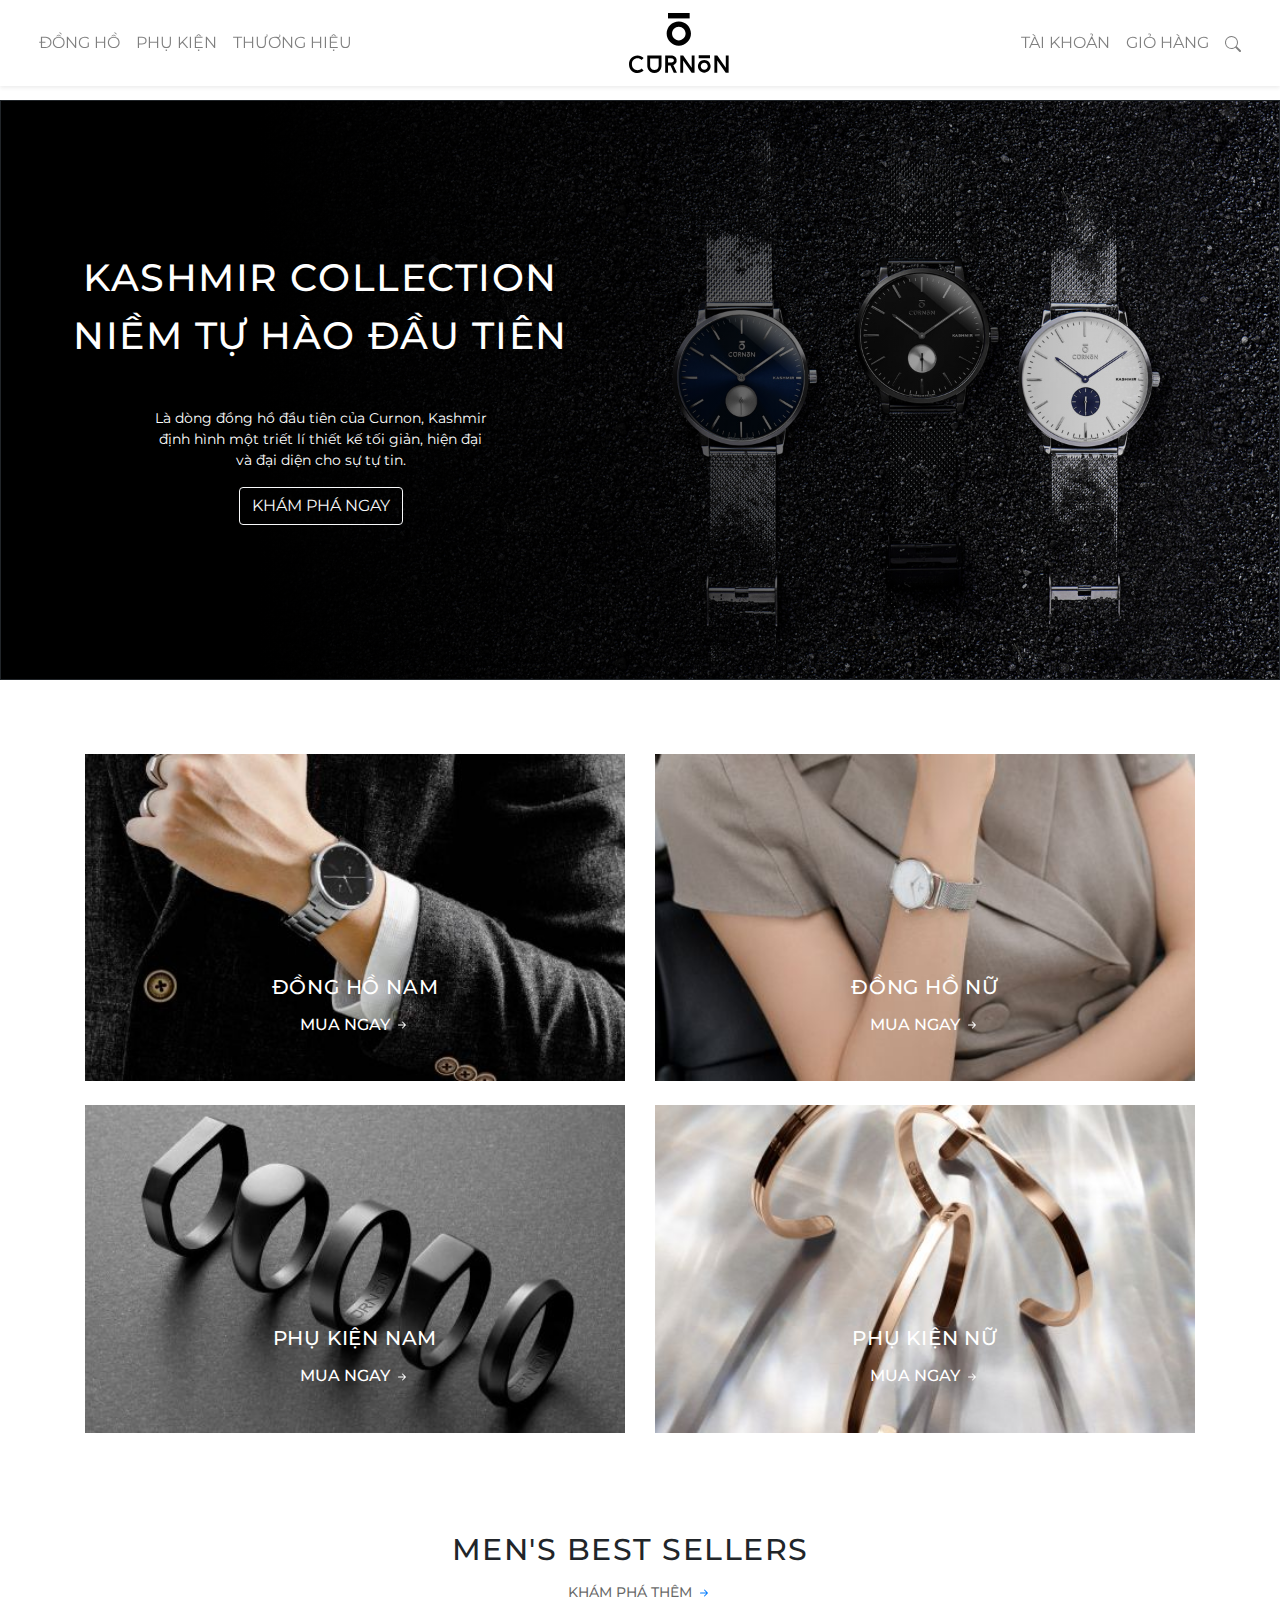
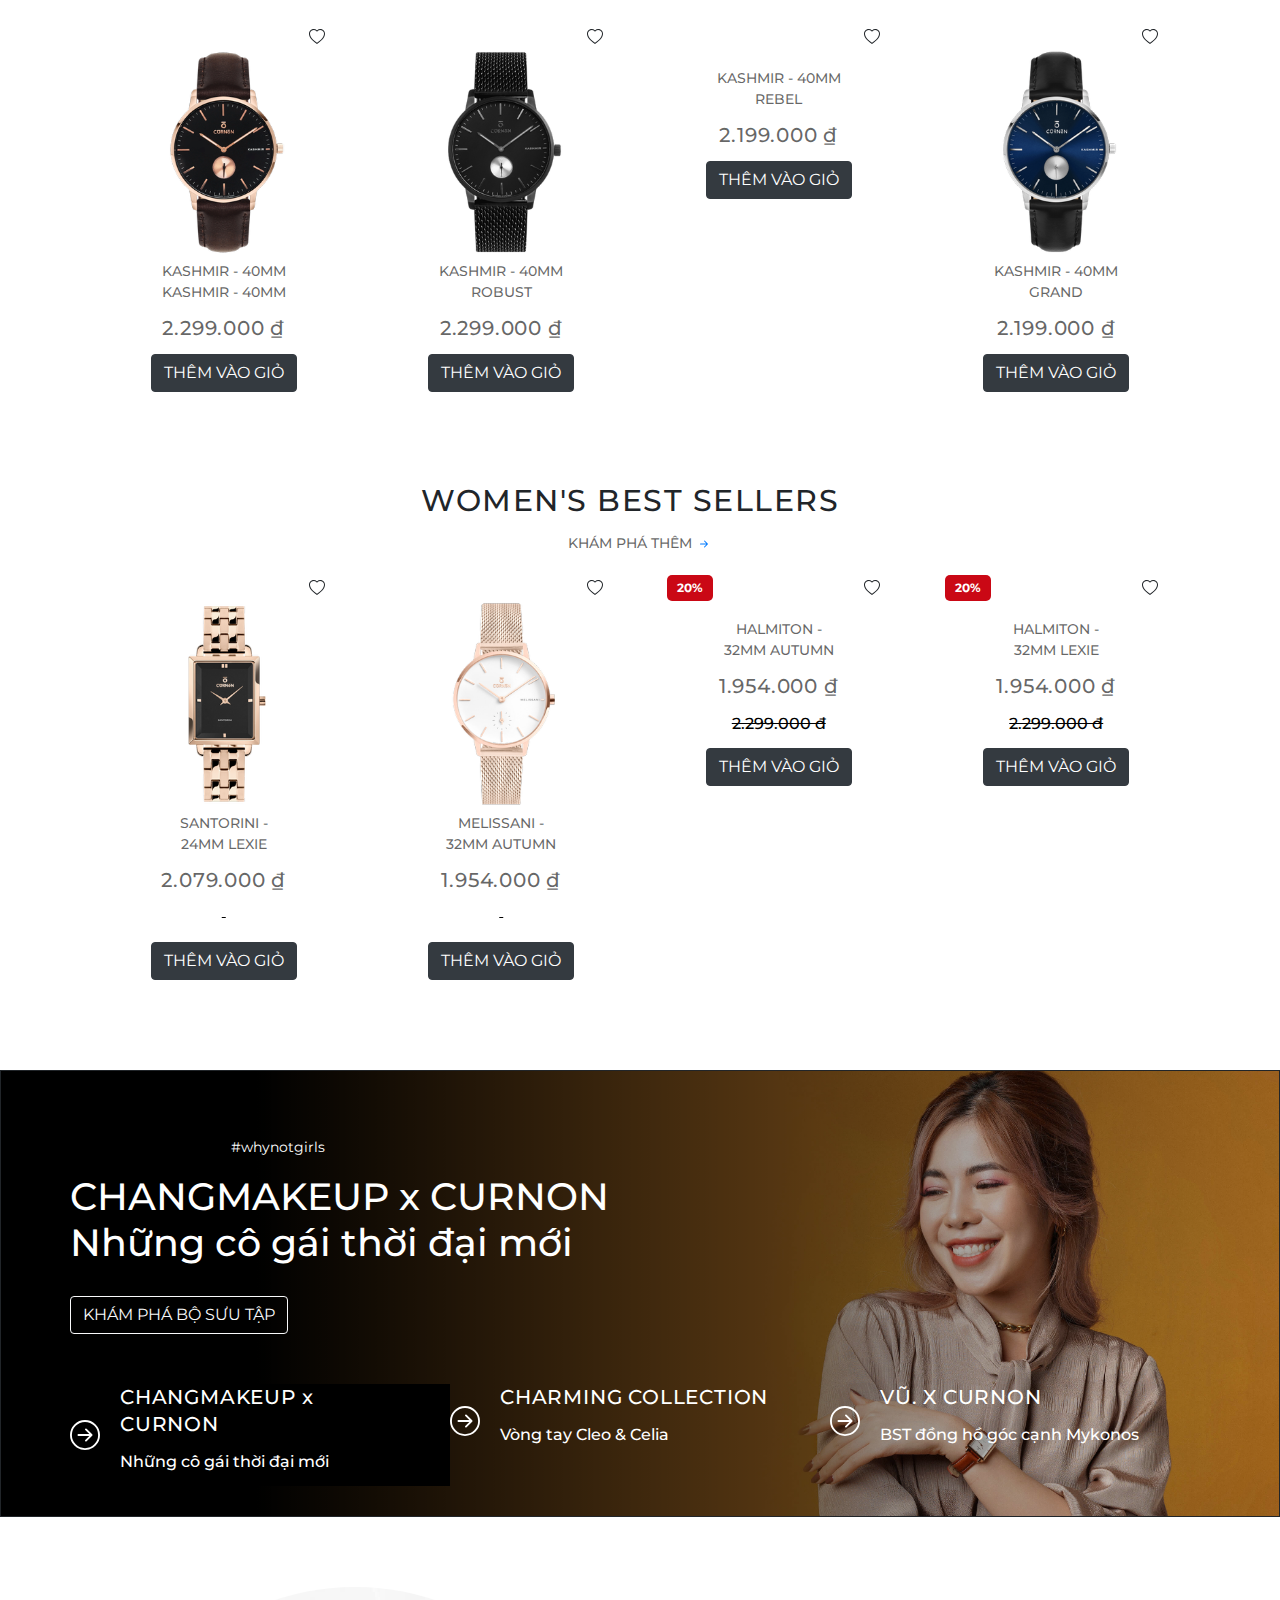
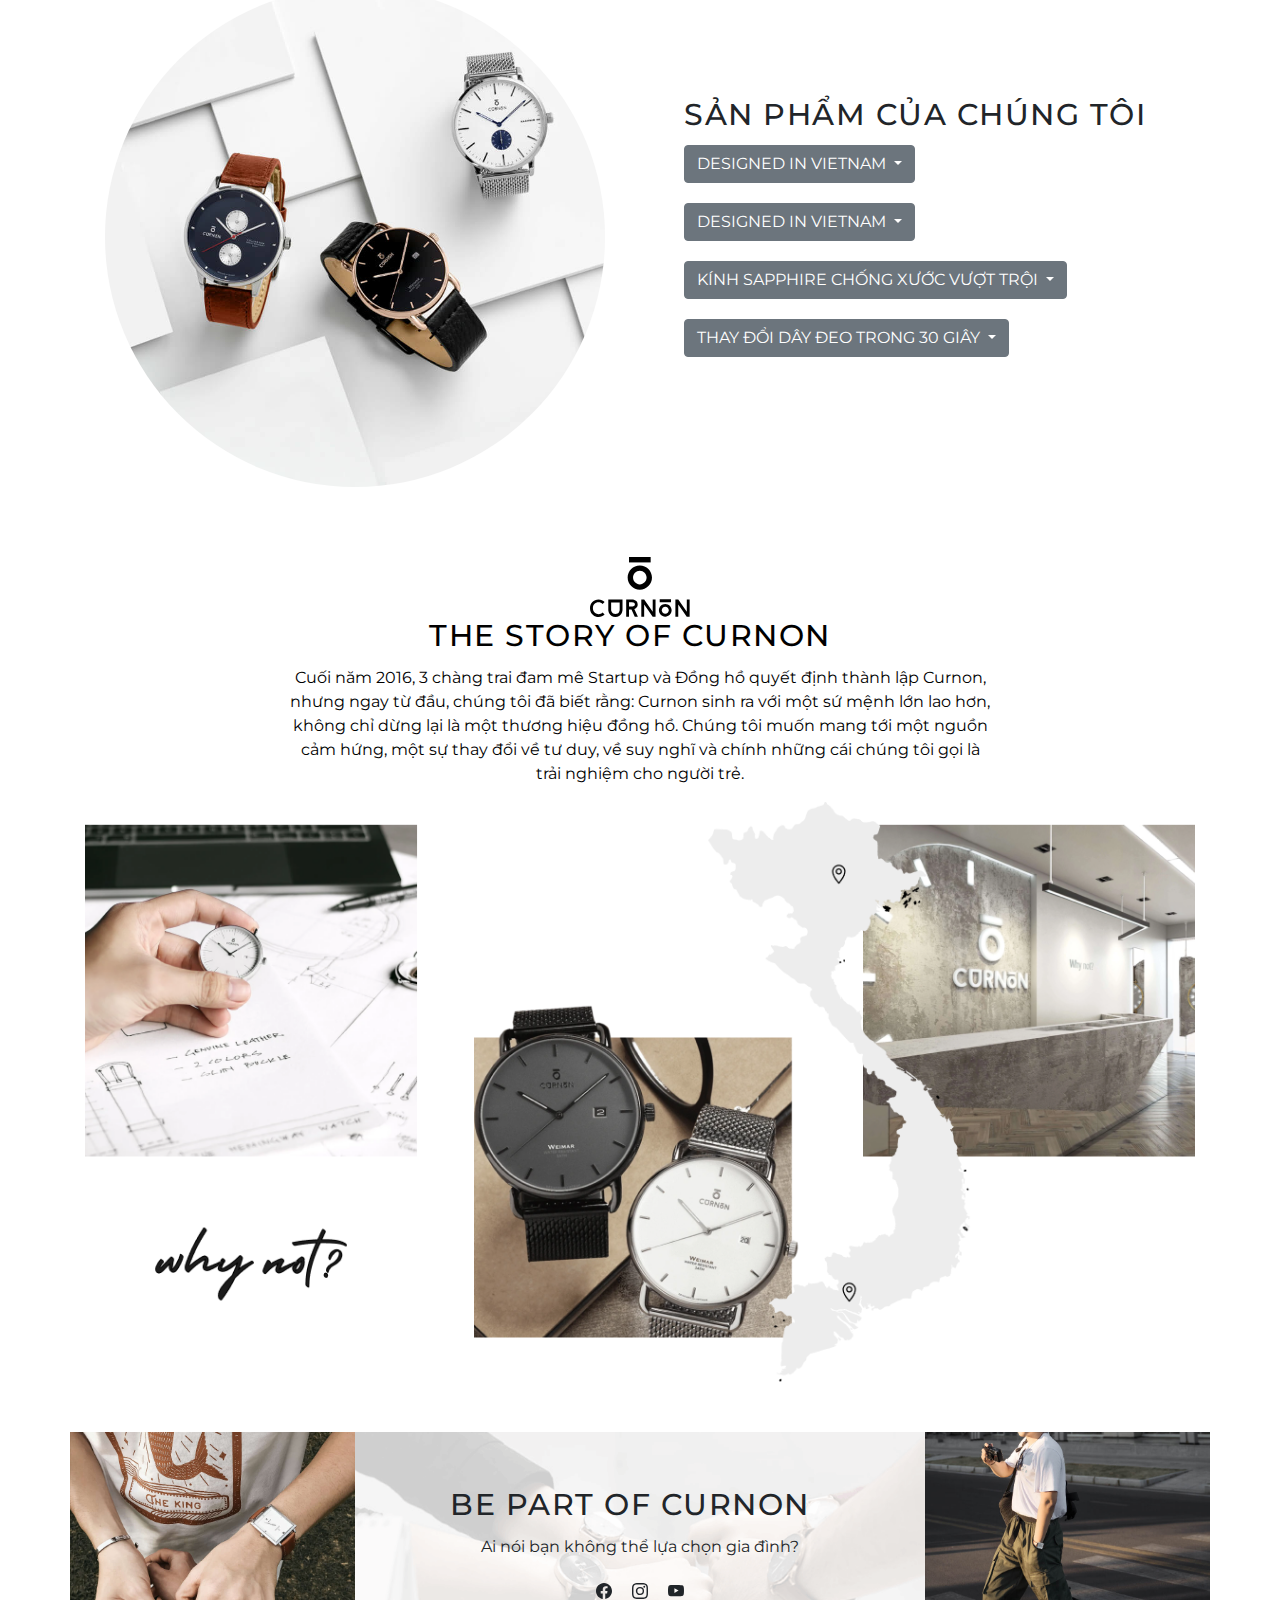
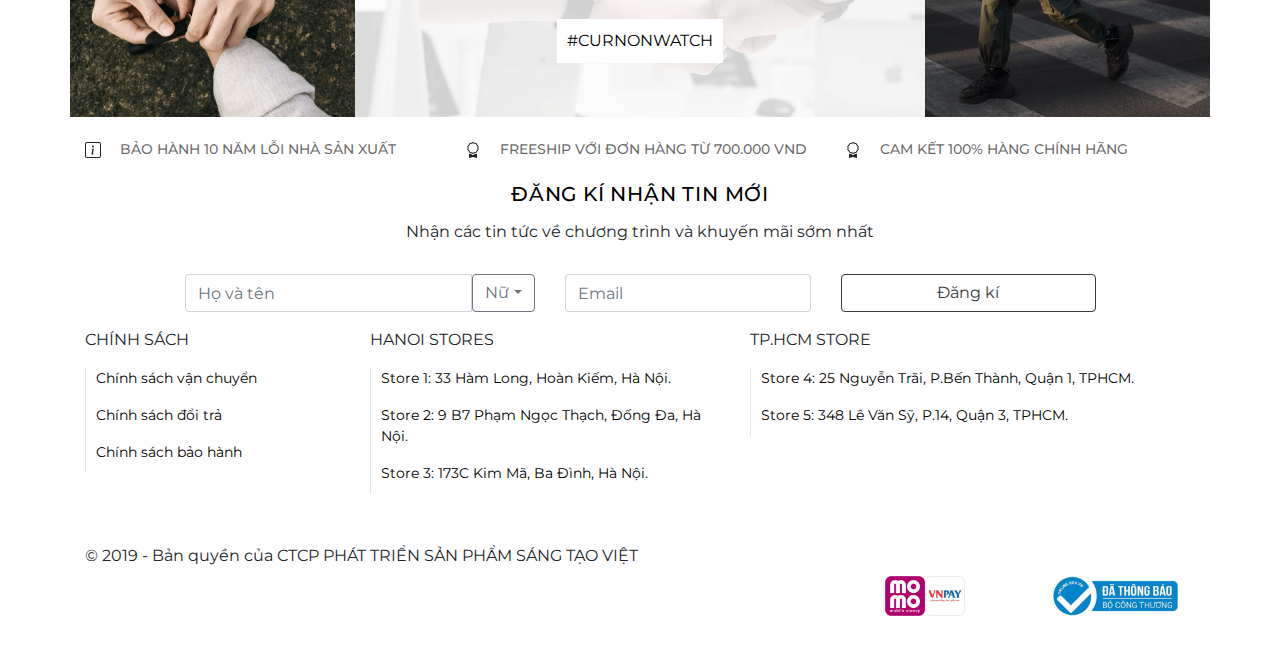
==== commit 1ea61216: "git commit" ====
--- a/index.html
+++ b/index.html
@@ -29,14 +29,15 @@
                 <div id="mySidepanelLeft" class="sidepanelLeft">
                     <input type="text" class="form-control" placeholder="Tìm kiếm">
                     <a href="javascript:void(0)" class="closebtn" onclick="closeNavLeft()">×</a>
-                    <a href="#">ĐỒNG HỒ NAM </a>
-                    <a href="#">ĐỒNG HỒ NỮ</a>
-                    <a href="#">DÂY ĐỒNG HỒ</a>
-                    <a href="#">PHỤ KIỆN</a>
+                    <a href="./women.html">ĐỒNG HỒ NAM </a>
+                    <a href="./women.html">ĐỒNG HỒ NỮ</a>
+                    <a href="./login.html">ĐĂNG NHẬP</a>
+                    <a href="./signup.html">ĐĂNG KÍ</a>
+
                   </div>
                 <div class="nav-left header-display" id="navbarResponsive">
                     <ul class="navbar-nav ms-auto me-4 my-3 my-lg-0">
-                        <li class="nav-item"><a class="nav-link me-lg-3" href="#features">ĐỒNG HỒ</a>
+                        <li class="nav-item"><a class="nav-link me-lg-3" href="./women.html">ĐỒNG HỒ</a>
                             <div class="header-hover" style="width: 100%;">
                                 <div class="row" style="padding: 50px;">
                                     <div class="col-2">
@@ -173,7 +174,7 @@
                                 </div>
                             </div>
                         </li>
-                        <li class="nav-item"><a class="nav-link me-lg-3" href="">PHỤ KIỆN</a>
+                        <li class="nav-item"><a class="nav-link me-lg-3" href="./women.html">PHỤ KIỆN</a>
                             <div class="header-hover" style="width: 100%;">
                                 <div class="row " style="padding: 50px;">
                                     <div class="col-2">
@@ -263,7 +264,7 @@
                             </div>
 
                         </li>
-                        <li class="nav-item"><a class="nav-link me-lg-3" href="#download">THƯƠNG HIỆU</a>
+                        <li class="nav-item"><a class="nav-link me-lg-3" href="./women.html">THƯƠNG HIỆU</a>
 
                             <div class="header-hover" style="width: 100%;">
                                 <div class="row " style="padding: 50px;">
@@ -276,7 +277,7 @@
                                         </div>
                                         <div class="brand-text">
                                             <img src="./img/whynot-cBD.png" alt="" class="brand-img-text">
-                                            <button type="button" class="btn-edit btn ">KHÁM PHÁ BLOG</button>
+                                            <button type="button" class="btn " style="background-color: white; color: black;">KHÁM PHÁ BLOG</button>
                                         </div>
 
                                     </div>
@@ -289,7 +290,7 @@
                                         </div>
                                         <div class="brand-text">
                                             <h3 class="card-title" style="color: white;padding-bottom: 20px;font-weight: bold;">ABOUT US</h3>
-                                            <button type="button" class="btn-edit btn ">VỀ CHÚNG TÔI</button>
+                                            <button type="button" class="btn " style="background-color: white; color: black;"> VỀ CHÚNG TÔI</button>
                                         </div>
 
                                     </div>
@@ -302,7 +303,7 @@
                                         </div>
                                         <div class="brand-text">
                                             <h3 class="card-title" style="color: white;padding-bottom: 20px; font-weight: bolder;">LONG AND SHORT</h3>
-                                            <button type="button" class="btn-edit btn ">TÌM HIỂU THÊM </button>
+                                            <button type="button" class="btn " style="background-color: white; color: black;">TÌM HIỂU THÊM </button>
                                         </div>
 
                                     </div>
@@ -312,15 +313,15 @@
 
                     </ul>
                 </div>
-                <a class="navbar-brand fw-bold " href="#page-top">
+                <a class="navbar-brand fw-bold " href="./index.html">
                     <img src="./img/logo-mWb.svg" class="img-fluid" alt="...">
                 </a>
                 <div class="nav-right header-display" id="navbarResponsive">
                     <ul class="navbar-nav ms-auto me-4 my-3 my-lg-0">
                         <li class="nav-item"><a class="nav-link me-lg-3" href="#features">TÀI KHOẢN</a>
                             <div class="dropdown-content">
-                                <a href="login.html" class="">ĐĂNG NHẬP</a>
-                                <a href="signup.html" class="">ĐĂNG KÍ </a>
+                                <a href="./login.html" class="">ĐĂNG NHẬP</a>
+                                <a href="./signup.html" class="">ĐĂNG KÍ </a>
                             </div>
                         </li>
                         <li class="nav-item"><a class="nav-link me-lg-3" onclick="openNav()" href="#download">
@@ -352,28 +353,29 @@
                                         </a>
                                     </div>
                                 </div>
-                                <!-- <div class="side-body">
-                                    <span class="card-title">
-                                        Hiện tại chưa có sản phẩm nào trong giỏ hàng của bạn
-                                    </span>
-                                    
-                                   <a href="#">
-                                    <button type="button" class="btn btn-dark">TIẾP TỤC MUA SẮM</button>
-                                   </a>
-                                </div> -->
-                                <div class="side-body">
-                                    <div class="cart-row">
-                                        <span class="cart-item cart-header cart-column">Sản Phẩm</span>
-                                        <span class="cart-price cart-header cart-column">Giá</span>
-                                        <span class="cart-quantity cart-header cart-column">Số Lượng</span>
-                                    </div>
-
-                                    <div class="cart-items">
-
-                                    </div>
+                                    <!-- <div class="side-body-none">
+                                        <span class="card-title">
+                                            Hiện tại chưa có sản phẩm nào trong giỏ hàng của bạn
+                                        </span>
                                         
-                                    
-                                </div>
+                                       <a href="#">
+                                        <button type="button" class="btn btn-dark">TIẾP TỤC MUA SẮM</button>
+                                       </a>
+                                    </div> -->
+                                    <div class="side-body">
+                                        <div class="cart-row">
+                                            <span class="cart-item cart-header cart-column">Sản Phẩm</span>
+                                            <span class="cart-price cart-header cart-column">Giá</span>
+                                            <span class="cart-quantity cart-header cart-column">Số Lượng</span>
+                                        </div>
+    
+                                        <div class="cart-items">
+    
+                                        </div>
+                                            
+                                        
+                                    </div>
+                                
                                 <div class="side-service">
                                     <div class="cart-footer">
                                         <div class="side-left">
@@ -409,8 +411,6 @@
         
         
     </div>
-    
-
     <div class="body">
         <div class="banner">
             <div class="body-banner-desktop">
@@ -419,8 +419,9 @@
             <div class="body-banner-mobile">
                 <img src="./img/banner_kashmir_mobile-3WL.jpg" alt="" class="body-banner-img">
             </div>
+            
             <div class="banner-container">
-                <div class="banner-box">
+                <div class="banner-box banner-box-left">
                     <h1 class="card-title">KASHMIR COLLECTION </h1>
                     <h1 class="card-title">NIỀM TỰ HÀO ĐẦU TIÊN</h1>
                     <p class="card-text">
@@ -521,103 +522,113 @@
                     </span>
                     <svg xmlns="http://www.w3.org/2000/svg" width="16" height="16" fill="currentColor" class="bi bi-arrow-right-short" viewBox="0 0 16 16">
                         <path fill-rule="evenodd" d="M4 8a.5.5 0 0 1 .5-.5h5.793L8.146 5.354a.5.5 0 1 1 .708-.708l3 3a.5.5 0 0 1 0 .708l-3 3a.5.5 0 0 1-.708-.708L10.293 8.5H4.5A.5.5 0 0 1 4 8z"/>
-                      </svg>
+                    </svg>
                     
                 </a>
-                <div class="gallery">
-                    <div class="container">
-                        <div class="row">
-                            <div class="col-sm-6 col-md-6 col-lg-3 col-xl-3 item-padding">
-                                <div class="container gallery-container">
-                                    <div class="gallery-img">
-                                        <img src="./img/vd.dapper.png" alt="" class="gallery-img-banner">
-                                    </div>
-                                    <div class="item-favorite">
-                                        <svg xmlns="http://www.w3.org/2000/svg" width="16" height="16" fill="currentColor" class="bi bi-plus-square" viewBox="0 0 16 16">
-                                        <path d="M14 1a1 1 0 0 1 1 1v12a1 1 0 0 1-1 1H2a1 1 0 0 1-1-1V2a1 1 0 0 1 1-1h12zM2 0a2 2 0 0 0-2 2v12a2 2 0 0 0 2 2h12a2 2 0 0 0 2-2V2a2 2 0 0 0-2-2H2z"/>
-                                        <path d="M8 4a.5.5 0 0 1 .5.5v3h3a.5.5 0 0 1 0 1h-3v3a.5.5 0 0 1-1 0v-3h-3a.5.5 0 0 1 0-1h3v-3A.5.5 0 0 1 8 4z"/>
-                                        </svg>
-                                    </div>
-                                    <span class="card-title card-title-name">KASHMIR - 40MM</span>
-                                    <span  class="card-title">DAPPER</span>
+                <div class="container">
+                    <div class="row">
+                        <div class="col-sm-6 col-md-6 col-lg-3 col-xl-3 item-padding">
+                            <div class="container gallery-container">
+                                <div class="gallery-img">
+                                    <img src="./img/vd.dapper.png" alt="" class="gallery-img-banner">
+                                </div>
+                                <div class="item-favorite">
+                                    <svg xmlns="http://www.w3.org/2000/svg" width="16" height="16" fill="currentColor" class="bi bi-heart" viewBox="0 0 16 16">
+                                        <path d="m8 2.748-.717-.737C5.6.281 2.514.878 1.4 3.053c-.523 1.023-.641 2.5.314 4.385.92 1.815 2.834 3.989 6.286 6.357 3.452-2.368 5.365-4.542 6.286-6.357.955-1.886.838-3.362.314-4.385C13.486.878 10.4.28 8.717 2.01L8 2.748zM8 15C-7.333 4.868 3.279-3.04 7.824 1.143c.06.055.119.112.176.171a3.12 3.12 0 0 1 .176-.17C12.72-3.042 23.333 4.867 8 15z"/>
+                                    </svg>
+                                </div>
+                                <span class="card-title card-title-name">
+                                    <span class="card-title">
+                                        KASHMIR - 40MM
+                                    </span>
+                                    <span class="card-title">
+                                        KASHMIR - 40MM
+                                    </span>
+                                </span>
+                                <h5 class="card-title cart-title-price" style="color:rgba(0, 0, 0, 0.6) ;">
+                                    2.299.000 ₫
+                                </h5>
+                                <button type="button" class="btn btn-dark button-add">THÊM VÀO GIỎ</button>
+                            </div>
+                        </div>
+                        <div class="col-sm-6 col-md-6 col-lg-3 col-xl-3 item-padding" >
+                            <div class="container gallery-container">
+                                <div class="gallery-img">
+                                    <img src="./img/d.robust.png" alt="" class="gallery-img-banner">
+                                </div>
+                                <div class="item-favorite">
+                                    <svg xmlns="http://www.w3.org/2000/svg" width="16" height="16" fill="currentColor" class="bi bi-heart" viewBox="0 0 16 16">
+                                        <path d="m8 2.748-.717-.737C5.6.281 2.514.878 1.4 3.053c-.523 1.023-.641 2.5.314 4.385.92 1.815 2.834 3.989 6.286 6.357 3.452-2.368 5.365-4.542 6.286-6.357.955-1.886.838-3.362.314-4.385C13.486.878 10.4.28 8.717 2.01L8 2.748zM8 15C-7.333 4.868 3.279-3.04 7.824 1.143c.06.055.119.112.176.171a3.12 3.12 0 0 1 .176-.17C12.72-3.042 23.333 4.867 8 15z"/>
+                                      </svg>
+                                </div>
+                                <span class="card-title card-title-name">
+                                    <span class="card-title">
+                                        KASHMIR - 40MM
+                                    </span>
+                                    <span class="card-title">
+                                        ROBUST
+                                    </span>
+                                </span>
+                                <div class="discount-box">
                                     <h5 class="card-title cart-title-price" style="color:rgba(0, 0, 0, 0.6) ;">
                                         2.299.000 ₫
                                     </h5>
-                                    <a href="" class="gallery-btn">
-                                        <button type="button" class="btn btn-dark">XEM SẢN PHẨM</button>
-                                    </a>
-                                </div>
-                            </div>
-                            <div class="col-sm-6 col-md-6 col-lg-3 col-xl-3 item-padding" >
-                                <div class="container gallery-container">
-                                    <div class="gallery-img">
-                                        <img src="./img/d.robust.png" alt="" class="gallery-img-banner">
-                                    </div>
-                                    <div class="item-favorite">
-                                        <svg xmlns="http://www.w3.org/2000/svg" width="16" height="16" fill="currentColor" class="bi bi-plus-square" viewBox="0 0 16 16">
-                                        <path d="M14 1a1 1 0 0 1 1 1v12a1 1 0 0 1-1 1H2a1 1 0 0 1-1-1V2a1 1 0 0 1 1-1h12zM2 0a2 2 0 0 0-2 2v12a2 2 0 0 0 2 2h12a2 2 0 0 0 2-2V2a2 2 0 0 0-2-2H2z"/>
-                                        <path d="M8 4a.5.5 0 0 1 .5.5v3h3a.5.5 0 0 1 0 1h-3v3a.5.5 0 0 1-1 0v-3h-3a.5.5 0 0 1 0-1h3v-3A.5.5 0 0 1 8 4z"/>
-                                        </svg>
-                                    </div>
-                                    <span class="card-title card-title-name">KASHMIR - 40MM</span>
-                                    <span  class="card-title">ROBUST</span>
-                                    <div class="discount-box">
-                                        <h5 class="card-title cart-title-price" style="color:rgba(0, 0, 0, 0.6) ;">
-                                            2.299.000 ₫
-                                        </h5>
-                                    </div>
-                                    
-                                    <a href="" class="gallery-btn">
-                                        <button type="button" class="btn btn-dark">XEM SẢN PHẨM</button>
-                                    </a>
-                                </div>
-                            </div>
-                            <div class="col-sm-6 col-md-6 col-lg-3 col-xl-3 item-padding" >
-                                <div class="container gallery-container">
-                                    <div class="gallery-img">
-                                        <img src="./imG/d.rebel.png" alt="" class="gallery-img-banner">
-                                    </div>
-                                    <div class="item-favorite">
-                                        <svg xmlns="http://www.w3.org/2000/svg" width="16" height="16" fill="currentColor" class="bi bi-plus-square" viewBox="0 0 16 16">
-                                        <path d="M14 1a1 1 0 0 1 1 1v12a1 1 0 0 1-1 1H2a1 1 0 0 1-1-1V2a1 1 0 0 1 1-1h12zM2 0a2 2 0 0 0-2 2v12a2 2 0 0 0 2 2h12a2 2 0 0 0 2-2V2a2 2 0 0 0-2-2H2z"/>
-                                        <path d="M8 4a.5.5 0 0 1 .5.5v3h3a.5.5 0 0 1 0 1h-3v3a.5.5 0 0 1-1 0v-3h-3a.5.5 0 0 1 0-1h3v-3A.5.5 0 0 1 8 4z"/>
-                                        </svg>
-                                    </div>
-                                    <span class="card-title card-title-name">KASHMIR - 40MM</span>
-                                    <span  class="card-title">REBEL</span>
-                                    <h5 class="card-title cart-title-price" style="color:rgba(0, 0, 0, 0.6) ;">
-                                        2.199.000 ₫
-                                    </h5>
-                                    <a href="" class="gallery-btn">
-                                        <button type="button" class="btn btn-dark">XEM SẢN PHẨM</button>
-                                    </a>
-                                </div>
-                            </div>
-                            <div class="col-sm-6 col-md-6 col-lg-3 col-xl-3 item-padding" >
-                                <div class="container gallery-container">
-                                    <div class="gallery-img">
-                                        <img src="./img/bx.grand.png" alt="" class="gallery-img-banner">
-                                    </div>
-                                    <div class="item-favorite">
-                                        <svg xmlns="http://www.w3.org/2000/svg" width="16" height="16" fill="currentColor" class="bi bi-plus-square" viewBox="0 0 16 16">
-                                        <path d="M14 1a1 1 0 0 1 1 1v12a1 1 0 0 1-1 1H2a1 1 0 0 1-1-1V2a1 1 0 0 1 1-1h12zM2 0a2 2 0 0 0-2 2v12a2 2 0 0 0 2 2h12a2 2 0 0 0 2-2V2a2 2 0 0 0-2-2H2z"/>
-                                        <path d="M8 4a.5.5 0 0 1 .5.5v3h3a.5.5 0 0 1 0 1h-3v3a.5.5 0 0 1-1 0v-3h-3a.5.5 0 0 1 0-1h3v-3A.5.5 0 0 1 8 4z"/>
-                                        </svg>
-                                    </div>
-                                    <span class="card-title card-title-name">KASHMIR - 40MM</span>
-                                    <span  class="card-title">GRAND</span>
-                                    <h5 class="card-title cart-title-price" style="color:rgba(0, 0, 0, 0.6) ;">
-                                        2.199.000 ₫
-                                    </h5>
-                                    <a href="" class="gallery-btn">
-                                        <button type="button" class="btn btn-dark">XEM SẢN PHẨM</button>
-                                    </a>
-                                </div>
-                            </div>
-                        </div>
-                    </div>
+                                </div>
+                                
+                                <button type="button" class="btn btn-dark button-add">THÊM VÀO GIỎ</button>
+                            </div>
+                        </div>
+                        <div class="col-sm-6 col-md-6 col-lg-3 col-xl-3 item-padding" >
+                            <div class="container gallery-container">
+                                <div class="gallery-img">
+                                    <img src="./imG/d.rebel.png" alt="" class="gallery-img-banner">
+                                </div>
+                                <div class="item-favorite">
+                                    <svg xmlns="http://www.w3.org/2000/svg" width="16" height="16" fill="currentColor" class="bi bi-heart" viewBox="0 0 16 16">
+                                        <path d="m8 2.748-.717-.737C5.6.281 2.514.878 1.4 3.053c-.523 1.023-.641 2.5.314 4.385.92 1.815 2.834 3.989 6.286 6.357 3.452-2.368 5.365-4.542 6.286-6.357.955-1.886.838-3.362.314-4.385C13.486.878 10.4.28 8.717 2.01L8 2.748zM8 15C-7.333 4.868 3.279-3.04 7.824 1.143c.06.055.119.112.176.171a3.12 3.12 0 0 1 .176-.17C12.72-3.042 23.333 4.867 8 15z"/>
+                                      </svg>
+                                </div>
+                                <span class="card-title card-title-name">
+                                    <span class="card-title">
+                                        KASHMIR - 40MM
+                                    </span>
+                                    <span class="card-title">
+                                        REBEL
+                                    </span>
+                                </span>
+                                <h5 class="card-title cart-title-price" style="color:rgba(0, 0, 0, 0.6) ;">
+                                    2.199.000 ₫
+                                </h5>
+                                <button type="button" class="btn btn-dark button-add">THÊM VÀO GIỎ</button>
+                            </div>
+                        </div>
+                        <div class="col-sm-6 col-md-6 col-lg-3 col-xl-3 item-padding" >
+                            <div class="container gallery-container">
+                                <div class="gallery-img">
+                                    <img src="./img/bx.grand.png" alt="" class="gallery-img-banner">
+                                </div>
+                                <div class="item-favorite">
+                                    <svg xmlns="http://www.w3.org/2000/svg" width="16" height="16" fill="currentColor" class="bi bi-heart" viewBox="0 0 16 16">
+                                        <path d="m8 2.748-.717-.737C5.6.281 2.514.878 1.4 3.053c-.523 1.023-.641 2.5.314 4.385.92 1.815 2.834 3.989 6.286 6.357 3.452-2.368 5.365-4.542 6.286-6.357.955-1.886.838-3.362.314-4.385C13.486.878 10.4.28 8.717 2.01L8 2.748zM8 15C-7.333 4.868 3.279-3.04 7.824 1.143c.06.055.119.112.176.171a3.12 3.12 0 0 1 .176-.17C12.72-3.042 23.333 4.867 8 15z"/>
+                                      </svg>
+                                </div>
+                                <span class="card-title card-title-name">
+                                    <span class="card-title">
+                                        KASHMIR - 40MM
+                                    </span>
+                                    <span class="card-title">
+                                        GRAND
+                                    </span>
+                                </span>
+                                <h5 class="card-title cart-title-price" style="color:rgba(0, 0, 0, 0.6) ;">
+                                    2.199.000 ₫
+                                </h5>
+                                <button type="button" class="btn btn-dark button-add">THÊM VÀO GIỎ</button>
+                            </div>
+                        </div>
+                    </div>
+                </div>
                     
-                </div>
             </div>
         </div>
         <div class="best-seller margin-top">
@@ -633,8 +644,7 @@
                       </svg>
                     
                 </a>
-                <div class="gallery">
-                    <div class="container">
+                <div class="container">
                         <div class="row">
                             <div class="col-sm-6 col-md-6 col-lg-3 col-xl-3 item-padding">
                                 <div class="container gallery-container">
@@ -642,15 +652,18 @@
                                         <img src="./img/lexie.1.png" alt="" class="gallery-img-banner">
                                     </div>
                                     <div class="item-favorite">
-                                        <svg xmlns="http://www.w3.org/2000/svg" width="16" height="16" fill="currentColor" class="bi bi-plus-square" viewBox="0 0 16 16">
-                                        <path d="M14 1a1 1 0 0 1 1 1v12a1 1 0 0 1-1 1H2a1 1 0 0 1-1-1V2a1 1 0 0 1 1-1h12zM2 0a2 2 0 0 0-2 2v12a2 2 0 0 0 2 2h12a2 2 0 0 0 2-2V2a2 2 0 0 0-2-2H2z"/>
-                                        <path d="M8 4a.5.5 0 0 1 .5.5v3h3a.5.5 0 0 1 0 1h-3v3a.5.5 0 0 1-1 0v-3h-3a.5.5 0 0 1 0-1h3v-3A.5.5 0 0 1 8 4z"/>
-                                        </svg>
-                                    </div>
-                                    <span class="item-discount"> 20% </span>
-
-                                    <span class="card-title card-title-name">Santorini - 24mm</span>
-                                    <span  class="card-title">LEXIE</span>
+                                        <svg xmlns="http://www.w3.org/2000/svg" width="16" height="16" fill="currentColor" class="bi bi-heart" viewBox="0 0 16 16">
+                                            <path d="m8 2.748-.717-.737C5.6.281 2.514.878 1.4 3.053c-.523 1.023-.641 2.5.314 4.385.92 1.815 2.834 3.989 6.286 6.357 3.452-2.368 5.365-4.542 6.286-6.357.955-1.886.838-3.362.314-4.385C13.486.878 10.4.28 8.717 2.01L8 2.748zM8 15C-7.333 4.868 3.279-3.04 7.824 1.143c.06.055.119.112.176.171a3.12 3.12 0 0 1 .176-.17C12.72-3.042 23.333 4.867 8 15z"/>
+                                          </svg>
+                                    </div>
+                                    <span class="card-title card-title-name">
+                                        <span class="card-title">
+                                            Santorini - 24mm
+                                        </span>
+                                        <span class="card-title">
+                                            LEXIE
+                                        </span>
+                                    </span>
                                     <div class="discount-box">
                                         <h5 class="card-title cart-title-price new-price" style="color:rgba(0, 0, 0, 0.6) ;">
                                             2.079.000 ₫
@@ -659,9 +672,7 @@
                                             <p class="card-title old-price">&nbsp;</p>
                                         </div>
                                     </div>
-                                    <a href="" class="gallery-btn">
-                                        <button type="button" class="btn btn-dark">XEM SẢN PHẨM</button>
-                                    </a>
+                                    <button type="button" class="btn btn-dark button-add">THÊM VÀO GIỎ</button>
                                 </div>
                             </div>
                             <div class="col-sm-6 col-md-6 col-lg-3 col-xl-3 item-padding" >
@@ -670,13 +681,18 @@
                                         <img src="./img/serene.png" alt="" class="gallery-img-banner">
                                     </div>
                                     <div class="item-favorite">
-                                        <svg xmlns="http://www.w3.org/2000/svg" width="16" height="16" fill="currentColor" class="bi bi-plus-square" viewBox="0 0 16 16">
-                                        <path d="M14 1a1 1 0 0 1 1 1v12a1 1 0 0 1-1 1H2a1 1 0 0 1-1-1V2a1 1 0 0 1 1-1h12zM2 0a2 2 0 0 0-2 2v12a2 2 0 0 0 2 2h12a2 2 0 0 0 2-2V2a2 2 0 0 0-2-2H2z"/>
-                                        <path d="M8 4a.5.5 0 0 1 .5.5v3h3a.5.5 0 0 1 0 1h-3v3a.5.5 0 0 1-1 0v-3h-3a.5.5 0 0 1 0-1h3v-3A.5.5 0 0 1 8 4z"/>
-                                        </svg>
-                                    </div>
-                                    <span class="card-title card-title-name">Melissani - 32mm</span>
-                                    <span  class="card-title">AUTUMN</span>
+                                        <svg xmlns="http://www.w3.org/2000/svg" width="16" height="16" fill="currentColor" class="bi bi-heart" viewBox="0 0 16 16">
+                                            <path d="m8 2.748-.717-.737C5.6.281 2.514.878 1.4 3.053c-.523 1.023-.641 2.5.314 4.385.92 1.815 2.834 3.989 6.286 6.357 3.452-2.368 5.365-4.542 6.286-6.357.955-1.886.838-3.362.314-4.385C13.486.878 10.4.28 8.717 2.01L8 2.748zM8 15C-7.333 4.868 3.279-3.04 7.824 1.143c.06.055.119.112.176.171a3.12 3.12 0 0 1 .176-.17C12.72-3.042 23.333 4.867 8 15z"/>
+                                          </svg>
+                                    </div>
+                                    <span class="card-title card-title-name">
+                                        <span class="card-title">
+                                            Melissani - 32mm
+                                        </span>
+                                        <span class="card-title">
+                                            AUTUMN
+                                        </span>
+                                    </span>
                                     <div class="discount-box">
                                         <h5 class="card-title cart-title-price" style="color:rgba(0, 0, 0, 0.6) ;">
                                             1.954.000 ₫
@@ -686,9 +702,7 @@
                                         </div>
                                     </div>
                                     
-                                    <a href="" class="gallery-btn">
-                                        <button type="button" class="btn btn-dark">XEM SẢN PHẨM</button>
-                                    </a>
+                                    <button type="button" class="btn btn-dark button-add">THÊM VÀO GIỎ</button>
                                     
                                 </div>
                             </div>
@@ -698,15 +712,21 @@
                                         <img src="./imG/autumn_1.png" alt="" class="gallery-img-banner">
                                     </div>
                                     <div class="item-favorite">
-                                        <svg xmlns="http://www.w3.org/2000/svg" width="16" height="16" fill="currentColor" class="bi bi-plus-square" viewBox="0 0 16 16">
-                                        <path d="M14 1a1 1 0 0 1 1 1v12a1 1 0 0 1-1 1H2a1 1 0 0 1-1-1V2a1 1 0 0 1 1-1h12zM2 0a2 2 0 0 0-2 2v12a2 2 0 0 0 2 2h12a2 2 0 0 0 2-2V2a2 2 0 0 0-2-2H2z"/>
-                                        <path d="M8 4a.5.5 0 0 1 .5.5v3h3a.5.5 0 0 1 0 1h-3v3a.5.5 0 0 1-1 0v-3h-3a.5.5 0 0 1 0-1h3v-3A.5.5 0 0 1 8 4z"/>
-                                        </svg>
+                                        <svg xmlns="http://www.w3.org/2000/svg" width="16" height="16" fill="currentColor" class="bi bi-heart" viewBox="0 0 16 16">
+                                            <path d="m8 2.748-.717-.737C5.6.281 2.514.878 1.4 3.053c-.523 1.023-.641 2.5.314 4.385.92 1.815 2.834 3.989 6.286 6.357 3.452-2.368 5.365-4.542 6.286-6.357.955-1.886.838-3.362.314-4.385C13.486.878 10.4.28 8.717 2.01L8 2.748zM8 15C-7.333 4.868 3.279-3.04 7.824 1.143c.06.055.119.112.176.171a3.12 3.12 0 0 1 .176-.17C12.72-3.042 23.333 4.867 8 15z"/>
+                                          </svg>
                                           
                                     </div>
                                     <span class="item-discount"> 20% </span>
-                                    <span class="card-title card-title-name">HALMITON</span>
-                                    <span  class="card-title">AUTUNM</span>
+                                    <span class="card-title card-title-name">
+                                        <span class="card-title">
+                                            HALMITON - 32mm
+                                        </span>
+                                        <span class="card-title">
+                                            AUTUMN
+                                        </span>
+                                    </span>
+                                    
                                     <div class="discount-box">
                                         <h5 class="card-title cart-title-price new-price" style="color:rgba(0, 0, 0, 0.6) ;">
                                             1.954.000 ₫
@@ -716,9 +736,7 @@
                                         </div>
                                     </div>
                                     
-                                    <a href="" class="gallery-btn">
-                                        <button type="button" class="btn btn-dark">XEM SẢN PHẨM</button>
-                                    </a>
+                                    <button type="button" class="btn btn-dark button-add">THÊM VÀO GIỎ</button>
                                 </div>
                             </div>
                             <div class="col-sm-6 col-md-6 col-lg-3 col-xl-3 item-padding" >
@@ -727,15 +745,20 @@
                                         <img src="./imG/cora.1.png" alt="" class="gallery-img-banner">
                                     </div>
                                     <div class="item-favorite">
-                                        <svg xmlns="http://www.w3.org/2000/svg" width="16" height="16" fill="currentColor" class="bi bi-plus-square" viewBox="0 0 16 16">
-                                        <path d="M14 1a1 1 0 0 1 1 1v12a1 1 0 0 1-1 1H2a1 1 0 0 1-1-1V2a1 1 0 0 1 1-1h12zM2 0a2 2 0 0 0-2 2v12a2 2 0 0 0 2 2h12a2 2 0 0 0 2-2V2a2 2 0 0 0-2-2H2z"/>
-                                        <path d="M8 4a.5.5 0 0 1 .5.5v3h3a.5.5 0 0 1 0 1h-3v3a.5.5 0 0 1-1 0v-3h-3a.5.5 0 0 1 0-1h3v-3A.5.5 0 0 1 8 4z"/>
-                                        </svg>
+                                        <svg xmlns="http://www.w3.org/2000/svg" width="16" height="16" fill="currentColor" class="bi bi-heart" viewBox="0 0 16 16">
+                                            <path d="m8 2.748-.717-.737C5.6.281 2.514.878 1.4 3.053c-.523 1.023-.641 2.5.314 4.385.92 1.815 2.834 3.989 6.286 6.357 3.452-2.368 5.365-4.542 6.286-6.357.955-1.886.838-3.362.314-4.385C13.486.878 10.4.28 8.717 2.01L8 2.748zM8 15C-7.333 4.868 3.279-3.04 7.824 1.143c.06.055.119.112.176.171a3.12 3.12 0 0 1 .176-.17C12.72-3.042 23.333 4.867 8 15z"/>
+                                          </svg>
                                     </div>
                                     <span class="item-discount"> 20% </span>
 
-                                    <span class="card-title card-title-name">HALMITON</span>
-                                    <span  class="card-title">AUTUNM</span>
+                                    <span class="card-title card-title-name">
+                                        <span class="card-title">
+                                            HALMITON - 32mm
+                                        </span>
+                                        <span class="card-title">
+                                            LEXIE
+                                        </span>
+                                    </span>
                                     <div class="discount-box">
                                         <h5 class="card-title cart-title-price new-price" style="color:rgba(0, 0, 0, 0.6) ;">
                                             1.954.000 ₫
@@ -744,14 +767,10 @@
                                             <p class="card-title old-price">2.299.000 đ </p>
                                         </div>
                                     </div>
-                                    
-                                    <a href="" class="gallery-btn">
-                                        <button type="button" class="btn btn-dark">XEM SẢN PHẨM</button>
-                                    </a>
-                                </div>
-                            </div>
-                        </div>
-                    </div>
+                                    <button type="button" class="btn btn-dark button-add">THÊM VÀO GIỎ</button>
+                                </div>
+                            </div>
+                        </div>
                     
                 </div>
             </div>
@@ -769,15 +788,6 @@
                 </div>
             </div>
             
-            <div class="body4-banner-mobile">
-                <img src="./img/cmu-mobile-dzq.jpg" alt="" class="body-banner-img" idx="2">
-            </div>
-            <!-- <div class="body4-banner-mobile">
-                <img src="./img/cmu-mobile-dzq.jpg" alt="" class="body-banner-img" idx="2">
-            </div>
-            <div class="body4-banner-mobile">
-                <img src="./img/cmu-mobile-dzq.jpg" alt="" class="body-banner-img" idx="2">
-            </div> -->
             <div class="banner-container">
                     <div class="container mobile-container">
                         <div class="row " style="width: 100%">
@@ -788,7 +798,7 @@
                                     <h2 class="card-title">Những cô gái thời đại mới</h2>
                                 </div>
                                 
-                                <button type="button" class="btn btn-outline-light">KHÁM PHÁ BỘ SƯU TẬP</button>
+                                <button type="button" class="btn btn-outline-light button-margin">KHÁM PHÁ BỘ SƯU TẬP </button>
                             </div>
                             <div class="banner-box banner-box-js ">
                                 <p class="card-text">##charmingcollection </p>
@@ -797,7 +807,7 @@
                                     <h2 class="card-title">Vòng tay Cleo & Celia</h2>
                                 </div>
                                 
-                                <button type="button" class="btn btn-outline-light">KHÁM PHÁ BỘ SƯU TẬP</button>
+                                <button type="button" class="btn btn-outline-light  button-margin">KHÁM PHÁ BỘ SƯU TẬP</button>
                             </div>
                             <div class="banner-box banner-box-js ">
                                 <p class="card-text">#CURNONWATCH </p>
@@ -806,7 +816,7 @@
                                     <h2 class="card-title">BST đồng hồ góc cạnh Mykonos</h2>
                                 </div>
                                 
-                                <button type="button" class="btn btn-outline-light">KHÁM PHÁ BỘ SƯU TẬP</button>
+                                <button type="button" class="btn btn-outline-light  button-margin">KHÁM PHÁ BỘ SƯU TẬP</button>
                             </div>
                         </div>
                             
@@ -877,6 +887,30 @@
                         </div>
                     </div>
             </div>
+            <div class="body-banner-mobile">
+                <div class="slideshow-container-mobile">
+                    <div class="mySlides">
+                        <img src="./img/cmu-mobile-dzq.jpg" alt="" class="body-banner-img" >
+                        <div class="banner-box-mobile ">
+                            <p class="card-text">#whynotgirls </p>
+                            <div class="card-text-box" style="margin-bottom: 30px;">
+                                <h2 class="card-title">CHANGMAKEUP x CURNON </h2>
+                                <h2 class="card-title">Những cô gái thời đại mới</h2>
+                            </div>
+                            
+                            <button type="button" class="btn btn-outline-light button-margin">KHÁM PHÁ BỘ SƯU TẬP</button>
+                        </div>
+                    </div>
+                </div>
+                <div style="text-align:center">
+                    <span class="dot" onclick="currentSlide(1)"></span> 
+                    <span class="dot" onclick="currentSlide(2)"></span> 
+                    <span class="dot" onclick="currentSlide(3)"></span> 
+                </div>
+            </div>
+
+            
+
             
 
         </div>
@@ -948,66 +982,79 @@
 
         </div>
         <div class="body-6 margin-top">
-            <div class="row " >
-                <div class="col-md-3 mobile-row" style="padding: 0px;">
-                    <img src="./img/part_of_curnon_1-mCk.jpg" alt="" class="story-img">
-                    <!-- <div class="body6-img" style="background-image: url('./img/part_of_curnon_1-mCk.jpg');"></div> -->
-                </div>
-                <div class="col-md-12 col-sm-12 col-lg-6 position" style="padding: 0px;">
-                    <img src="./img/background-v4U.png" alt="" class="story-img" style="height: 100%; position: relative;">
-                    <div class="body-6-box">
-                        <div class="body-6-text">
-                            <h3 class="card-title">BE PART OF CURNON</h3>
-                            <span class="text">Ai nói bạn không thể lựa chọn gia đình?                    </span>
-                            <div class="icon-box">
-                                <svg xmlns="http://www.w3.org/2000/svg" width="16" height="16" fill="currentColor" class="bi bi-facebook" viewBox="0 0 16 16">
-                                    <path d="M16 8.049c0-4.446-3.582-8.05-8-8.05C3.58 0-.002 3.603-.002 8.05c0 4.017 2.926 7.347 6.75 7.951v-5.625h-2.03V8.05H6.75V6.275c0-2.017 1.195-3.131 3.022-3.131.876 0 1.791.157 1.791.157v1.98h-1.009c-.993 0-1.303.621-1.303 1.258v1.51h2.218l-.354 2.326H9.25V16c3.824-.604 6.75-3.934 6.75-7.951z"/>
-                                </svg>
-                                <svg xmlns="http://www.w3.org/2000/svg" width="16" height="16" fill="currentColor" class="bi bi-instagram" viewBox="0 0 16 16">
-                                    <path d="M8 0C5.829 0 5.556.01 4.703.048 3.85.088 3.269.222 2.76.42a3.917 3.917 0 0 0-1.417.923A3.927 3.927 0 0 0 .42 2.76C.222 3.268.087 3.85.048 4.7.01 5.555 0 5.827 0 8.001c0 2.172.01 2.444.048 3.297.04.852.174 1.433.372 1.942.205.526.478.972.923 1.417.444.445.89.719 1.416.923.51.198 1.09.333 1.942.372C5.555 15.99 5.827 16 8 16s2.444-.01 3.298-.048c.851-.04 1.434-.174 1.943-.372a3.916 3.916 0 0 0 1.416-.923c.445-.445.718-.891.923-1.417.197-.509.332-1.09.372-1.942C15.99 10.445 16 10.173 16 8s-.01-2.445-.048-3.299c-.04-.851-.175-1.433-.372-1.941a3.926 3.926 0 0 0-.923-1.417A3.911 3.911 0 0 0 13.24.42c-.51-.198-1.092-.333-1.943-.372C10.443.01 10.172 0 7.998 0h.003zm-.717 1.442h.718c2.136 0 2.389.007 3.232.046.78.035 1.204.166 1.486.275.373.145.64.319.92.599.28.28.453.546.598.92.11.281.24.705.275 1.485.039.843.047 1.096.047 3.231s-.008 2.389-.047 3.232c-.035.78-.166 1.203-.275 1.485a2.47 2.47 0 0 1-.599.919c-.28.28-.546.453-.92.598-.28.11-.704.24-1.485.276-.843.038-1.096.047-3.232.047s-2.39-.009-3.233-.047c-.78-.036-1.203-.166-1.485-.276a2.478 2.478 0 0 1-.92-.598 2.48 2.48 0 0 1-.6-.92c-.109-.281-.24-.705-.275-1.485-.038-.843-.046-1.096-.046-3.233 0-2.136.008-2.388.046-3.231.036-.78.166-1.204.276-1.486.145-.373.319-.64.599-.92.28-.28.546-.453.92-.598.282-.11.705-.24 1.485-.276.738-.034 1.024-.044 2.515-.045v.002zm4.988 1.328a.96.96 0 1 0 0 1.92.96.96 0 0 0 0-1.92zm-4.27 1.122a4.109 4.109 0 1 0 0 8.217 4.109 4.109 0 0 0 0-8.217zm0 1.441a2.667 2.667 0 1 1 0 5.334 2.667 2.667 0 0 1 0-5.334z"/>
-                                </svg>
-                                <svg xmlns="http://www.w3.org/2000/svg" width="16" height="16" fill="currentColor" class="bi bi-youtube" viewBox="0 0 16 16">
-                                    <path d="M8.051 1.999h.089c.822.003 4.987.033 6.11.335a2.01 2.01 0 0 1 1.415 1.42c.101.38.172.883.22 1.402l.01.104.022.26.008.104c.065.914.073 1.77.074 1.957v.075c-.001.194-.01 1.108-.082 2.06l-.008.105-.009.104c-.05.572-.124 1.14-.235 1.558a2.007 2.007 0 0 1-1.415 1.42c-1.16.312-5.569.334-6.18.335h-.142c-.309 0-1.587-.006-2.927-.052l-.17-.006-.087-.004-.171-.007-.171-.007c-1.11-.049-2.167-.128-2.654-.26a2.007 2.007 0 0 1-1.415-1.419c-.111-.417-.185-.986-.235-1.558L.09 9.82l-.008-.104A31.4 31.4 0 0 1 0 7.68v-.123c.002-.215.01-.958.064-1.778l.007-.103.003-.052.008-.104.022-.26.01-.104c.048-.519.119-1.023.22-1.402a2.007 2.007 0 0 1 1.415-1.42c.487-.13 1.544-.21 2.654-.26l.17-.007.172-.006.086-.003.171-.007A99.788 99.788 0 0 1 7.858 2h.193zM6.4 5.209v4.818l4.157-2.408L6.4 5.209z"/>
-                                </svg>
-                            </div>
-                            <span class="cart-text">#CURNONWATCH </span>
+            <div class="container">
+                <div class="row " >
+                    <div class="col-md-3 mobile-row" style="padding: 0px;">
+                        <img src="./img/part_of_curnon_1-mCk.jpg" alt="" class="story-img">
+                        <!-- <div class="body6-img" style="background-image: url('./img/part_of_curnon_1-mCk.jpg');"></div> -->
+                    </div>
+                    <div class="col-md-12 col-sm-12 col-lg-6 position" style="padding: 0px;">
+                        <img src="./img/background-v4U.png" alt="" class="story-img" style="height: 100%; position: relative;">
+                        <div class="body-6-box">
+                            <div class="body-6-text">
+                                <h3 class="card-title">BE PART OF CURNON</h3>
+                                <span class="text">Ai nói bạn không thể lựa chọn gia đình?                    </span>
+                                <div class="icon-box">
+                                    <svg xmlns="http://www.w3.org/2000/svg" width="16" height="16" fill="currentColor" class="bi bi-facebook" viewBox="0 0 16 16">
+                                        <path d="M16 8.049c0-4.446-3.582-8.05-8-8.05C3.58 0-.002 3.603-.002 8.05c0 4.017 2.926 7.347 6.75 7.951v-5.625h-2.03V8.05H6.75V6.275c0-2.017 1.195-3.131 3.022-3.131.876 0 1.791.157 1.791.157v1.98h-1.009c-.993 0-1.303.621-1.303 1.258v1.51h2.218l-.354 2.326H9.25V16c3.824-.604 6.75-3.934 6.75-7.951z"/>
+                                    </svg>
+                                    <svg xmlns="http://www.w3.org/2000/svg" width="16" height="16" fill="currentColor" class="bi bi-instagram" viewBox="0 0 16 16">
+                                        <path d="M8 0C5.829 0 5.556.01 4.703.048 3.85.088 3.269.222 2.76.42a3.917 3.917 0 0 0-1.417.923A3.927 3.927 0 0 0 .42 2.76C.222 3.268.087 3.85.048 4.7.01 5.555 0 5.827 0 8.001c0 2.172.01 2.444.048 3.297.04.852.174 1.433.372 1.942.205.526.478.972.923 1.417.444.445.89.719 1.416.923.51.198 1.09.333 1.942.372C5.555 15.99 5.827 16 8 16s2.444-.01 3.298-.048c.851-.04 1.434-.174 1.943-.372a3.916 3.916 0 0 0 1.416-.923c.445-.445.718-.891.923-1.417.197-.509.332-1.09.372-1.942C15.99 10.445 16 10.173 16 8s-.01-2.445-.048-3.299c-.04-.851-.175-1.433-.372-1.941a3.926 3.926 0 0 0-.923-1.417A3.911 3.911 0 0 0 13.24.42c-.51-.198-1.092-.333-1.943-.372C10.443.01 10.172 0 7.998 0h.003zm-.717 1.442h.718c2.136 0 2.389.007 3.232.046.78.035 1.204.166 1.486.275.373.145.64.319.92.599.28.28.453.546.598.92.11.281.24.705.275 1.485.039.843.047 1.096.047 3.231s-.008 2.389-.047 3.232c-.035.78-.166 1.203-.275 1.485a2.47 2.47 0 0 1-.599.919c-.28.28-.546.453-.92.598-.28.11-.704.24-1.485.276-.843.038-1.096.047-3.232.047s-2.39-.009-3.233-.047c-.78-.036-1.203-.166-1.485-.276a2.478 2.478 0 0 1-.92-.598 2.48 2.48 0 0 1-.6-.92c-.109-.281-.24-.705-.275-1.485-.038-.843-.046-1.096-.046-3.233 0-2.136.008-2.388.046-3.231.036-.78.166-1.204.276-1.486.145-.373.319-.64.599-.92.28-.28.546-.453.92-.598.282-.11.705-.24 1.485-.276.738-.034 1.024-.044 2.515-.045v.002zm4.988 1.328a.96.96 0 1 0 0 1.92.96.96 0 0 0 0-1.92zm-4.27 1.122a4.109 4.109 0 1 0 0 8.217 4.109 4.109 0 0 0 0-8.217zm0 1.441a2.667 2.667 0 1 1 0 5.334 2.667 2.667 0 0 1 0-5.334z"/>
+                                    </svg>
+                                    <svg xmlns="http://www.w3.org/2000/svg" width="16" height="16" fill="currentColor" class="bi bi-youtube" viewBox="0 0 16 16">
+                                        <path d="M8.051 1.999h.089c.822.003 4.987.033 6.11.335a2.01 2.01 0 0 1 1.415 1.42c.101.38.172.883.22 1.402l.01.104.022.26.008.104c.065.914.073 1.77.074 1.957v.075c-.001.194-.01 1.108-.082 2.06l-.008.105-.009.104c-.05.572-.124 1.14-.235 1.558a2.007 2.007 0 0 1-1.415 1.42c-1.16.312-5.569.334-6.18.335h-.142c-.309 0-1.587-.006-2.927-.052l-.17-.006-.087-.004-.171-.007-.171-.007c-1.11-.049-2.167-.128-2.654-.26a2.007 2.007 0 0 1-1.415-1.419c-.111-.417-.185-.986-.235-1.558L.09 9.82l-.008-.104A31.4 31.4 0 0 1 0 7.68v-.123c.002-.215.01-.958.064-1.778l.007-.103.003-.052.008-.104.022-.26.01-.104c.048-.519.119-1.023.22-1.402a2.007 2.007 0 0 1 1.415-1.42c.487-.13 1.544-.21 2.654-.26l.17-.007.172-.006.086-.003.171-.007A99.788 99.788 0 0 1 7.858 2h.193zM6.4 5.209v4.818l4.157-2.408L6.4 5.209z"/>
+                                    </svg>
+                                </div>
+                                <span class="cart-text">#CURNONWATCH </span>
+                            </div>
+                            
+                        </div>
+                    </div>
+                    <div class="col-md-3 mobile-row" style="padding: 0px;">
+                        <img src="./img/part_of_curnon_3-4DR.jpg" alt="" class="story-img">
+                    </div>
+                    
+                </div>
+                <div class="row">
+                    <div class="container">
+                        <div class="row body6-padding">
+                            <div class="col-md-4 col-sm-12 body6-row-2">
+                                <span>
+                                    <svg xmlns="http://www.w3.org/2000/svg" width="16" height="16" fill="currentColor" class="bi bi-info-square" viewBox="0 0 16 16">
+                                        <path d="M14 1a1 1 0 0 1 1 1v12a1 1 0 0 1-1 1H2a1 1 0 0 1-1-1V2a1 1 0 0 1 1-1h12zM2 0a2 2 0 0 0-2 2v12a2 2 0 0 0 2 2h12a2 2 0 0 0 2-2V2a2 2 0 0 0-2-2H2z"/>
+                                        <path d="m8.93 6.588-2.29.287-.082.38.45.083c.294.07.352.176.288.469l-.738 3.468c-.194.897.105 1.319.808 1.319.545 0 1.178-.252 1.465-.598l.088-.416c-.2.176-.492.246-.686.246-.275 0-.375-.193-.304-.533L8.93 6.588zM9 4.5a1 1 0 1 1-2 0 1 1 0 0 1 2 0z"/>
+                                        </svg>
+                                </span>
+                                
+                                <span class="card-title">BẢO HÀNH 10 NĂM LỖI NHÀ SẢN XUẤT</span>
+                            </div>
+                            <div class="col-md-4 col-sm-12 body6-row-2">
+                                <span>
+                                    <svg xmlns="http://www.w3.org/2000/svg" width="16" height="16" fill="currentColor" class="bi bi-award" viewBox="0 0 16 16">
+                                        <path d="M9.669.864 8 0 6.331.864l-1.858.282-.842 1.68-1.337 1.32L2.6 6l-.306 1.854 1.337 1.32.842 1.68 1.858.282L8 12l1.669-.864 1.858-.282.842-1.68 1.337-1.32L13.4 6l.306-1.854-1.337-1.32-.842-1.68L9.669.864zm1.196 1.193.684 1.365 1.086 1.072L12.387 6l.248 1.506-1.086 1.072-.684 1.365-1.51.229L8 10.874l-1.355-.702-1.51-.229-.684-1.365-1.086-1.072L3.614 6l-.25-1.506 1.087-1.072.684-1.365 1.51-.229L8 1.126l1.356.702 1.509.229z"/>
+                                        <path d="M4 11.794V16l4-1 4 1v-4.206l-2.018.306L8 13.126 6.018 12.1 4 11.794z"/>
+                                    </svg>
+                                </span>
+                               
+                                  <span class="card-title">FREESHIP VỚI ĐƠN HÀNG TỪ 700.000 VND</span>
+                            </div>
+                            <div class="col-md-4 col-sm-12 body6-row-2">
+                                <span>
+                                    <svg xmlns="http://www.w3.org/2000/svg" width="16" height="16" fill="currentColor" class="bi bi-award" viewBox="0 0 16 16">
+                                        <path d="M9.669.864 8 0 6.331.864l-1.858.282-.842 1.68-1.337 1.32L2.6 6l-.306 1.854 1.337 1.32.842 1.68 1.858.282L8 12l1.669-.864 1.858-.282.842-1.68 1.337-1.32L13.4 6l.306-1.854-1.337-1.32-.842-1.68L9.669.864zm1.196 1.193.684 1.365 1.086 1.072L12.387 6l.248 1.506-1.086 1.072-.684 1.365-1.51.229L8 10.874l-1.355-.702-1.51-.229-.684-1.365-1.086-1.072L3.614 6l-.25-1.506 1.087-1.072.684-1.365 1.51-.229L8 1.126l1.356.702 1.509.229z"/>
+                                        <path d="M4 11.794V16l4-1 4 1v-4.206l-2.018.306L8 13.126 6.018 12.1 4 11.794z"/>
+                                    </svg>
+                                </span>
+                                
+                                <span class="card-title">CAM KẾT 100% HÀNG CHÍNH HÃNG</span>
+                            </div>  
                         </div>
                         
                     </div>
-                </div>
-                <div class="col-md-3 mobile-row" style="padding: 0px;">
-                    <img src="./img/part_of_curnon_3-4DR.jpg" alt="" class="story-img">
-                </div>
-                
-            </div>
-            <div class="row">
-                <div class="container">
-                    <div class="row body6-padding">
-                        <div class="col-md-4 col-sm-12 body6-row-2">
-                            <svg xmlns="http://www.w3.org/2000/svg" width="16" height="16" fill="currentColor" class="bi bi-info-square" viewBox="0 0 16 16">
-                                <path d="M14 1a1 1 0 0 1 1 1v12a1 1 0 0 1-1 1H2a1 1 0 0 1-1-1V2a1 1 0 0 1 1-1h12zM2 0a2 2 0 0 0-2 2v12a2 2 0 0 0 2 2h12a2 2 0 0 0 2-2V2a2 2 0 0 0-2-2H2z"/>
-                                <path d="m8.93 6.588-2.29.287-.082.38.45.083c.294.07.352.176.288.469l-.738 3.468c-.194.897.105 1.319.808 1.319.545 0 1.178-.252 1.465-.598l.088-.416c-.2.176-.492.246-.686.246-.275 0-.375-.193-.304-.533L8.93 6.588zM9 4.5a1 1 0 1 1-2 0 1 1 0 0 1 2 0z"/>
-                                </svg>
-                            <span class="card-title">BẢO HÀNH 10 NĂM LỖI NHÀ SẢN XUẤT</span>
-                        </div>
-                        <div class="col-md-4 col-sm-12 body6-row-2">
-                            <svg xmlns="http://www.w3.org/2000/svg" width="16" height="16" fill="currentColor" class="bi bi-truck" viewBox="0 0 16 16">
-                                <path d="M0 3.5A1.5 1.5 0 0 1 1.5 2h9A1.5 1.5 0 0 1 12 3.5V5h1.02a1.5 1.5 0 0 1 1.17.563l1.481 1.85a1.5 1.5 0 0 1 .329.938V10.5a1.5 1.5 0 0 1-1.5 1.5H14a2 2 0 1 1-4 0H5a2 2 0 1 1-3.998-.085A1.5 1.5 0 0 1 0 10.5v-7zm1.294 7.456A1.999 1.999 0 0 1 4.732 11h5.536a2.01 2.01 0 0 1 .732-.732V3.5a.5.5 0 0 0-.5-.5h-9a.5.5 0 0 0-.5.5v7a.5.5 0 0 0 .294.456zM12 10a2 2 0 0 1 1.732 1h.768a.5.5 0 0 0 .5-.5V8.35a.5.5 0 0 0-.11-.312l-1.48-1.85A.5.5 0 0 0 13.02 6H12v4zm-9 1a1 1 0 1 0 0 2 1 1 0 0 0 0-2zm9 0a1 1 0 1 0 0 2 1 1 0 0 0 0-2z"/>
-                                </svg>
-                              <span class="card-title">FREESHIP VỚI ĐƠN HÀNG TỪ 700.000 VND</span>
-                        </div>
-                        <div class="col-md-4 col-sm-12 body6-row-2">
-                            <svg xmlns="http://www.w3.org/2000/svg" width="16" height="16" fill="currentColor" class="bi bi-award" viewBox="0 0 16 16">
-                                <path d="M9.669.864 8 0 6.331.864l-1.858.282-.842 1.68-1.337 1.32L2.6 6l-.306 1.854 1.337 1.32.842 1.68 1.858.282L8 12l1.669-.864 1.858-.282.842-1.68 1.337-1.32L13.4 6l.306-1.854-1.337-1.32-.842-1.68L9.669.864zm1.196 1.193.684 1.365 1.086 1.072L12.387 6l.248 1.506-1.086 1.072-.684 1.365-1.51.229L8 10.874l-1.355-.702-1.51-.229-.684-1.365-1.086-1.072L3.614 6l-.25-1.506 1.087-1.072.684-1.365 1.51-.229L8 1.126l1.356.702 1.509.229z"/>
-                                <path d="M4 11.794V16l4-1 4 1v-4.206l-2.018.306L8 13.126 6.018 12.1 4 11.794z"/>
-                            </svg>
-                            <span class="card-title">CAM KẾT 100% HÀNG CHÍNH HÃNG</span>
-                        </div>  
-                    </div>
                     
                 </div>
-                
-            </div>
+            </div>
+            
         </div>
         <div class="body-newsletter">
             <h5 class="card-title">ĐĂNG KÍ NHẬN TIN MỚI</h5>
--- a/css/main.css
+++ b/css/main.css
@@ -46,10 +46,23 @@
     padding: 0 8px;
     display: flex;
     justify-content: center;
+    align-items: flex-start;
+  }
+}
+
+@media (max-width: 440px) {
+  .banner-box-mobile {
+    width: 100%;
+    justify-content: flex-end;
+    display: flex;
+    height: 65%;
+    position: absolute;
+    bottom: 2%;
+    flex-direction: column;
     align-items: center;
-  }
-}
-
+    background: linear-gradient( -180deg, rgba(0, 0, 0, 0) 0%, #000000 80%);
+  }
+}
 @media (max-width: 440px) {
   .banner-box:nth-child(2) {
     display: none;
@@ -72,12 +85,6 @@
   }
 }
 
-@media (min-width: 1024px) {
-  .banner-container {
-    background: linear-gradient(270deg, rgba(0, 0, 0, 0) 0%, #000000 80%);
-    
-  }
-}
 
 @media (max-width: 440px) {
   h1.card-title {
@@ -186,11 +193,7 @@
     display: none;
   }
 }
-@media (min-width: 440px) and (max-width: 992px) {
-  .banner-desktop {
-    display: none;
-  }
-}
+
 
 @media (max-width: 440px) {
   .body4-banner-desktop {
@@ -203,11 +206,6 @@
   }
 }
 
-@media (min-width: 1024px) {
-  .body4-banner-mobile {
-    display: none;
-  }
-}
 
 @media (min-width: 1024px) {
   h2.card-title {
@@ -220,7 +218,7 @@
 @media (max-width: 440px) {
   h2.card-title {
     text-align: center;
-    font-size: 25px;
+    font-size: 20px;
     line-height: 30px;
     margin-bottom: 8px;
   }
@@ -251,17 +249,6 @@
   }
 }
 
-@media (max-width: 440px) {
-  .mobile-container {
-    align-items: center;
-  }
-}
-@media (min-width: 440px) and (max-width: 992px) {
-  .mobile-container {
-    align-self: flex-end;
-    align-items: center;
-  }
-}
 
 @media (max-width: 440px) {
   .our-product-img {
@@ -305,14 +292,39 @@
 }
 
 @media (max-width: 440px) {
-  .our-product-box, .col-box-text {
+  .our-product-box {
     display: flex;
     justify-content: center;
     align-items: center;
   }
-}
-@media (min-width: 440px) and (max-width: 992px) {
-  .our-product-box, .col-box-text {
+  .col-box-text{
+    display: flex;
+    justify-content: center;
+    align-items: center;
+  }
+}
+@media (max-width: 440px) {
+  .col-box-text{
+    display: flex;
+    justify-content: center;
+    align-items: center;
+  }
+}
+@media (min-width: 440px) and (max-width: 992px) {
+  .our-product-box {
+    display: flex;
+    justify-content: center;
+    align-items: center;
+  }
+  .col-box-text{
+    display: flex;
+    justify-content: center;
+    align-items: center;
+  }
+}
+@media (min-width: 440px) and (max-width: 992px) {
+
+  .col-box-text{
     display: flex;
     justify-content: center;
     align-items: center;
@@ -415,16 +427,8 @@
   }
 }
 
-@media (max-width: 440px) {
-  .side-service {
-    display: none;
-  }
-}
-@media (min-width: 440px) and (max-width: 992px) {
-  .side-service {
-    display: none;
-  }
-}
+
+
 
 /*  */
 @media (max-width: 440px) {
@@ -457,7 +461,7 @@
 }
 @media (min-width: 440px) and (max-width: 992px) {
   .body-banner-mobile {
-    display: none;
+    display: b;
   }
 }
 
@@ -478,11 +482,11 @@
 @media (min-width: 440px) and (max-width: 992px) {
   .banner-box {
     width: 100%;
-    padding: 0 8px;
+    padding: 0 20px;
     display: flex;
     justify-content: center;
-    align-items: center;
-  }
+    align-items: flex-start;
+}
 }
 
 @media (max-width: 440px) {
@@ -507,11 +511,6 @@
   }
 }
 
-@media (min-width: 1024px) {
-  .banner-container {
-    background: linear-gradient(270deg, rgba(0, 0, 0, 0) 0%, #000000 80%);
-  }
-}
 
 @media (max-width: 440px) {
   h1.card-title {
@@ -615,16 +614,8 @@
   }
 }
 
-@media (max-width: 440px) {
-  .banner-desktop {
-    display: none;
-  }
-}
-@media (min-width: 440px) and (max-width: 992px) {
-  .banner-desktop {
-    display: none;
-  }
-}
+
+
 
 @media (max-width: 440px) {
   .body4-banner-desktop {
@@ -641,6 +632,28 @@
   .body4-banner-mobile {
     display: none;
   }
+}
+.body4-banner-mobile{
+  position: absolute;
+      top: 0;
+      left: 0;
+      width: 100%;
+      height: 100%;
+      background-position: center;
+      z-index: 1;
+      background-size: cover;
+      image-rendering: optimizeQuality;
+}
+.body4-banner-mobile::before{
+  content: "";
+  display: block;
+  position: absolute;
+  top: 0;
+  left: 0;
+  width: 100%;
+  height: 100%;
+  background: rgba(0,0,0,0.5);
+      
 }
 
 @media (min-width: 1024px) {
@@ -685,17 +698,6 @@
   }
 }
 
-@media (max-width: 440px) {
-  .mobile-container {
-    align-items: center;
-  }
-}
-@media (min-width: 440px) and (max-width: 992px) {
-  .mobile-container {
-    align-self: flex-end;
-    align-items: center;
-  }
-}
 
 @media (max-width: 440px) {
   .our-product-img {
@@ -732,7 +734,7 @@
 }
 
 @media (max-width: 440px) {
-  .our-product-box, .col-box-text {
+  .our-product-box {
     display: flex;
     justify-content: center;
     align-items: center;
@@ -843,17 +845,6 @@
 }
 @media (min-width: 440px) and (max-width: 992px) {
   .side-header > h3.card-title {
-    display: none;
-  }
-}
-
-@media (max-width: 440px) {
-  .side-service {
-    display: none;
-  }
-}
-@media (min-width: 440px) and (max-width: 992px) {
-  .side-service {
     display: none;
   }
 }
@@ -947,7 +938,7 @@
 }
 
 .btn-edit {
-  background-color: none;
+  background-color: black;
   color: white;
   border: 1px solid white;
 }
@@ -971,21 +962,52 @@
   opacity: 1;
 }
 
-
-
-.sidepanel {
-  width: 0;
-  position: fixed;
-  z-index: 1;
-  top: 0;
-  right: 0;
-  background-color: white;
-  overflow-x: auto;
-  transition: 0.5s;
-  padding: 60px 30px 0px 30px;
-  height: fit-content;
-  display: flex;
-}
+@media(min-width: 440px) and (max-width: 992px){
+  .sidepanel {
+    width: 0;
+    position: fixed;
+    z-index: 1;
+    top: 0;
+    right: 0;
+    background-color: white;
+    overflow-x: auto;
+    transition: 0.5s;
+    padding: 30px;
+    height: fit-content;
+    display: flex;
+  }
+}
+@media(min-width:1024px){
+  .sidepanel {
+    width: 0;
+    position: fixed;
+    z-index: 1;
+    top: 0;
+    right: 0;
+    background-color: white;
+    overflow-x: auto;
+    transition: 0.5s;
+    padding: 60px 50px 30px 30px;
+    height: fit-content;
+    display: flex;
+  }
+}
+@media(max-width:440px){
+  .sidepanel {
+    width: 0;
+    position: fixed;
+    z-index: 1;
+    top: 0;
+    right: 0;
+    background-color: white;
+    overflow-x: auto;
+    transition: 0.5s;
+    padding: 20px;
+    height: fit-content;
+    display: flex;
+  }
+}
+
 
 #mySidepanel {
   display: none;
@@ -1086,7 +1108,7 @@
     padding: 0 8px;
     display: flex;
     justify-content: center;
-    align-items: center;
+    align-items: flex-start;
   }
 }
 
@@ -1111,392 +1133,6 @@
     display: none;
   }
 }
-
-@media (min-width: 1024px) {
-  .banner-container {
-    background: linear-gradient(270deg, rgba(0, 0, 0, 0) 0%, #000000 80%);
-  }
-}
-
-@media (max-width: 440px) {
-  h1.card-title {
-    font-size: 22px;
-    line-height: 32px;
-    text-align: center;
-    margin-top: 0px;
-    letter-spacing: 0.04em;
-  }
-}
-@media (min-width: 440px) and (max-width: 992px) {
-  h1.card-title {
-    font-size: 25px;
-    line-height: 30px;
-    text-align: left;
-  }
-}
-@media (min-width: 1024px) {
-  h1.card-title {
-    font-size: 38px;
-    line-height: 46px;
-    text-align: left;
-  }
-}
-
-@media (max-width: 440px) {
-  p.card-text {
-    display: none;
-  }
-}
-@media (min-width: 440px) and (max-width: 992px) {
-  p.card-text {
-    display: none;
-  }
-}
-
-@media (max-width: 440px) {
-  .title-discount > p.card-title {
-    text-align: center;
-  }
-}
-
-@media (max-width: 440px) {
-  .margin-mobile {
-    margin: 10px;
-  }
-}
-@media (min-width: 440px) and (max-width: 992px) {
-  .margin-mobile {
-    margin: 10px;
-  }
-}
-
-@media (min-width: 1024px) {
-  .padding-desktop {
-    padding: 24px 0px;
-  }
-}
-
-@media (max-width: 440px) {
-  .category {
-    padding: 0px;
-  }
-}
-
-@media (min-width: 1024px) {
-  .item-padding {
-    padding: 20px;
-  }
-}
-
-@media (min-width: 1024px) {
-  h3.card-title {
-    font-size: 30px;
-    line-height: 37px;
-  }
-}
-@media (max-width: 440px) {
-  h3.card-title {
-    font-size: 20px;
-    line-height: 24px;
-  }
-}
-
-@media (min-width: 1024px) {
-  .item-discount {
-    top: 0%;
-    left: 5%;
-  }
-}
-
-@media (min-width: 440px) and (max-width: 992px) {
-  .item-discount {
-    top: 5%;
-    left: 5%;
-  }
-}
-@media (max-width: 440px) {
-  .item-discount {
-    top: 0%;
-    left: 10%;
-  }
-}
-@media (max-width: 440px) {
-  .banner-desktop {
-    display: none;
-  }
-}
-@media (min-width: 440px) and (max-width: 992px) {
-  .banner-desktop {
-    display: none;
-  }
-}
-
-@media (max-width: 440px) {
-  .body4-banner-desktop {
-    display: none;
-  }
-}
-@media (min-width: 440px) and (max-width: 992px) {
-  .body4-banner-desktop {
-    display: none;
-  }
-}
-
-@media (min-width: 1024px) {
-  .body4-banner-mobile {
-    display: none;
-  }
-}
-
-@media (min-width: 1024px) {
-  h2.card-title {
-    font-size: 38px;
-    line-height: 46px;
-    text-align: left;
-    margin-bottom: 0;
-  }
-}
-@media (max-width: 440px) {
-  h2.card-title {
-    text-align: center;
-    font-size: 25px;
-    line-height: 30px;
-    margin-bottom: 8px;
-  }
-}
-@media (min-width: 440px) and (max-width: 992px) {
-  h2.card-title {
-    font-size: 30px;
-    line-height: 35px;
-    text-align: left;
-    margin-bottom: 0;
-  }
-}
-
-@media (max-width: 440px) {
-  .row > .banner-box {
-    align-items: center;
-  }
-}
-
-@media (max-width: 440px) {
-  .mobile-row {
-    display: none;
-  }
-}
-@media (min-width: 440px) and (max-width: 992px) {
-  .mobile-row {
-    display: none;
-  }
-}
-
-@media (max-width: 440px) {
-  .mobile-container {
-    align-items: center;
-  }
-}
-@media (min-width: 440px) and (max-width: 992px) {
-  .mobile-container {
-    align-self: flex-end;
-    align-items: center;
-  }
-}
-
-@media (max-width: 440px) {
-  .our-product-img {
-    object-fit: cover;
-    background-position: center;
-    border-radius: 50%;
-  }
-}
-
-@media (max-width: 440px) {
-  .our-product-left {
-    height: 300px;
-    width: 300px;
-  }
-}
-@media (min-width: 1024px) {
-  .our-product-left {
-    height: 500px;
-    width: 500px;
-  }
-}
-
-@media (max-width: 440px) {
-  .our-product-img {
-    height: 300px;
-    width: 300px;
-  }
-}
-@media (min-width: 1024px) {
-  .our-product-img {
-    height: 500px;
-    width: 500px;
-  }
-}
-
-@media (max-width: 440px) {
-  .our-product-box, .col-box-text {
-    display: flex;
-    justify-content: center;
-    align-items: center;
-  }
-}
-@media (min-width: 440px) and (max-width: 992px) {
-  .our-product-box, .col-box-text {
-    display: flex;
-    justify-content: center;
-    align-items: center;
-  }
-}
-
-@media (max-width: 440px) {
-  .story-text {
-    width: 100%;
-  }
-}
-
-@media (min-width: 1024px) {
-  .margin-top {
-    margin-top: 50px;
-  }
-}
-@media (min-width: 440px) and (max-width: 992px) {
-  .margin-top {
-    margin-top: 30px;
-  }
-}
-@media (max-width: 440px) {
-  .margin-top {
-    margin-top: 15px;
-  }
-}
-
-@media (min-width: 1024px) {
-  .body6-row-2 > span.card-title {
-    margin-left: 15px;
-  }
-}
-@media (max-width: 440px) {
-  .body6-row-2 > span.card-title {
-    margin-left: 10px;
-  }
-}
-
-@media (max-width: 440px) {
-  .body6-row-2 {
-    display: flex;
-    justify-content: center;
-    align-self: center;
-  }
-}
-
-@media (max-width: 440px) {
-  .body-newsletter > span.card-text,
-.col-sm-12 > span.card-text {
-    text-align: center;
-    width: 80%;
-  }
-}
-
-@media (max-width: 440px) {
-  .btn-responsive {
-    margin-top: 20px;
-  }
-}
-@media (min-width: 440px) and (max-width: 992px) {
-  .btn-responsive {
-    margin-top: 30px;
-  }
-}
-
-@media (max-width: 440px) {
-  .banner-box-js {
-    display: flex;
-    justify-content: center;
-    align-items: center;
-  }
-}
-@media (min-width: 1024px) {
-  .banner-box-js {
-    padding: 50px 0px;
-  }
-}
-
-@media (min-width: 1024px) {
-  .mobile-dot {
-    display: none;
-  }
-}
-
-@media (max-width: 440px) {
-  .header-hover {
-    display: none;
-  }
-}
-@media (max-width: 440px) {
-  .header-hover {
-    display: none;
-  }
-}
-
-@media (max-width: 440px) {
-  .side-header > h3.card-title {
-    display: none;
-  }
-}
-@media (min-width: 440px) and (max-width: 992px) {
-  .side-header > h3.card-title {
-    display: none;
-  }
-}
-
-@media (max-width: 440px) {
-  .side-service {
-    display: none;
-  }
-}
-@media (min-width: 440px) and (max-width: 992px) {
-  .side-service {
-    display: none;
-  }
-}
-
-/* @media (min-width: 1024px) {
-  .side-body {
-    height: 300px;
-  }
-} */
-@media (max-width: 440px) {
-  .side-body {
-    height: auto;
-  }
-}
-
-.body {
-  min-height: 100vh;
-}
-
-p, .text, .span {
-  font-family: "Montserrat", sans-serif;
-}
-
-.banner {
-  position: relative;
-  width: 100%;
-  background: none;
-}
-
-.body-banner-desktop {
-  position: relative;
-}
-
-.body-banner-img {
-  object-fit: cover;
-  width: 100%;
-}
-
 .banner-container {
   position: absolute;
   bottom: 0;
@@ -1506,9 +1142,422 @@
   padding: 0;
   width: 100%;
   margin: 0 auto;
-  border: 1px solid;
-  display: flex;
-}
+  display: flex;
+}
+@media (min-width: 1024px) {
+  .banner-container {
+    background: linear-gradient(270deg, rgba(0, 0, 0, 0) 0%, #000000 80%);
+    position: absolute;
+    bottom: 0;
+    top: 0;
+    left: 0;
+    right: 0;
+    padding: 0;
+    width: 100%;
+    margin: 0 auto;
+    border: 1px solid;
+    display: flex;
+    
+  }
+}
+/* 
+@media  (max-width: 440px){
+  .button-margin{
+    margin-bottom: 9%;
+  }
+}
+@media(min-width: 1024px){
+  .button-margin{
+    margin-bottom: 9%;
+  }
+}
+
+@media (max-width: 440px) and (min-width: 992px){
+  .button-margin{
+    margin-bottom: 4%;
+  }
+} */
+
+@media (max-width: 440px) {
+  .banner-container{
+    /* display: none; */
+  }
+}
+
+@media (max-width: 440px) {
+  h1.card-title {
+    font-size: 22px;
+    line-height: 32px;
+    text-align: center;
+    margin-top: 0px;
+    letter-spacing: 0.04em;
+  }
+}
+@media (min-width: 440px) and (max-width: 992px) {
+  h1.card-title {
+    font-size: 25px;
+    line-height: 30px;
+    text-align: left;
+  }
+}
+@media (min-width: 1024px) {
+  h1.card-title {
+    font-size: 38px;
+    line-height: 46px;
+    text-align: left;
+  }
+}
+
+@media (max-width: 440px) {
+  p.card-text {
+    display: none;
+  }
+}
+@media (min-width: 440px) and (max-width: 992px) {
+  p.card-text {
+    display: none;
+  }
+}
+
+@media (max-width: 440px) {
+  .title-discount > p.card-title {
+    text-align: center;
+  }
+}
+
+@media (max-width: 440px) {
+  .margin-mobile {
+    margin: 10px;
+  }
+}
+@media (min-width: 440px) and (max-width: 992px) {
+  .margin-mobile {
+    margin: 10px;
+  }
+}
+
+@media (min-width: 1024px) {
+  .padding-desktop {
+    padding: 24px 0px;
+  }
+}
+
+@media (max-width: 440px) {
+  .category {
+    padding: 0px;
+  }
+}
+
+@media (min-width: 1024px) {
+  .item-padding {
+    padding: 20px;
+  }
+}
+
+@media (min-width: 1024px) {
+  h3.card-title {
+    font-size: 30px;
+    line-height: 37px;
+    margin-right: 20px;
+  }
+}
+@media (max-width: 440px) {
+  h3.card-title {
+    font-size: 20px;
+    line-height: 24px;
+  }
+}
+@media (min-width: 440px) and (max-width: 992px) {
+  h3.card-title {
+    font-size: 20px;
+    line-height: 24px;
+  }
+}
+
+@media (min-width: 1024px) {
+  .item-discount {
+    top: 0%;
+    left: 5%;
+  }
+}
+
+@media (min-width: 440px) and (max-width: 992px) {
+  .item-discount {
+    top: 5%;
+    left: 5%;
+  }
+}
+@media (max-width: 440px) {
+  .item-discount {
+    top: 0%;
+    left: 10%;
+  }
+}
+
+
+
+@media (max-width: 440px) {
+  .body4-banner-desktop {
+    display: none;
+  }
+}
+@media (min-width: 440px) and (max-width: 992px) {
+  .body4-banner-desktop {
+    display: none;
+  }
+}
+
+
+
+@media (min-width: 1024px) {
+  h2.card-title {
+    font-size: 38px;
+    line-height: 46px;
+    text-align: left;
+    margin-bottom: 0;
+  }
+}
+@media (max-width: 440px) {
+  h2.card-title {
+    text-align: center;
+    font-size: 25px;
+    line-height: 30px;
+    margin-bottom: 8px;
+  }
+}
+@media (min-width: 440px) and (max-width: 992px) {
+  h2.card-title {
+    font-size: 30px;
+    line-height: 35px;
+    text-align: left;
+    margin-bottom: 0;
+  }
+}
+
+@media (max-width: 440px) {
+  .row > .banner-box {
+    align-items: center;
+  }
+}
+
+@media (max-width: 440px) {
+  .mobile-row {
+    display: none;
+  }
+}
+@media (min-width: 440px) and (max-width: 992px) {
+  .mobile-row {
+    display: none;
+  }
+}
+
+@media (max-width: 440px) {
+  .mobile-container {
+    display: none;
+  }
+}
+@media (min-width: 440px) and (max-width: 992px) {
+  .mobile-container {
+    align-self: flex-end;
+    align-items: center;
+  }
+}
+
+@media (max-width: 440px) {
+  .our-product-img {
+    object-fit: cover;
+    background-position: center;
+    border-radius: 50%;
+  }
+}
+
+@media (max-width: 440px) {
+  .our-product-left {
+    height: 300px;
+    width: 300px;
+  }
+}
+@media (min-width: 1024px) {
+  .our-product-left {
+    height: 500px;
+    width: 500px;
+  }
+}
+
+@media (max-width: 440px) {
+  .our-product-img {
+    height: 300px;
+    width: 300px;
+  }
+}
+@media (min-width: 1024px) {
+  .our-product-img {
+    height: 500px;
+    width: 500px;
+  }
+}
+
+@media (max-width: 440px) {
+  .our-product-box, .col-box-text {
+    display: flex;
+    justify-content: center;
+    align-items: center;
+  }
+}
+@media (min-width: 440px) and (max-width: 992px) {
+  .our-product-box, .col-box-text {
+    display: flex;
+    justify-content: center;
+    align-items: center;
+  }
+}
+
+@media (max-width: 440px) {
+  .story-text {
+    width: 100%;
+  }
+}
+
+@media (min-width: 1024px) {
+  .margin-top {
+    margin-top: 50px;
+  }
+}
+@media (min-width: 440px) and (max-width: 992px) {
+  .margin-top {
+    margin-top: 30px;
+  }
+}
+@media (max-width: 440px) {
+  .margin-top {
+    margin-top: 15px;
+  }
+}
+
+@media (min-width: 1024px) {
+  .body6-row-2 > span.card-title {
+    margin-left: 15px;
+  }
+}
+@media (max-width: 440px) {
+  .body6-row-2 > span.card-title {
+    margin-left: 10px;
+  }
+}
+
+@media (max-width: 440px) {
+  .body6-row-2 {
+    display: flex;
+    justify-content: center;
+    align-self: center;
+  }
+}
+
+@media (max-width: 440px) {
+  .body-newsletter > span.card-text,
+.col-sm-12 > span.card-text {
+    text-align: center;
+    width: 80%;
+  }
+}
+
+@media (max-width: 440px) {
+  .btn-responsive {
+    margin-top: 20px;
+  }
+}
+@media (min-width: 440px) and (max-width: 992px) {
+  .btn-responsive {
+    margin-top: 30px;
+  }
+}
+
+@media (max-width: 440px) {
+  .banner-box-js {
+    display: flex;
+    justify-content: center;
+    align-items: center;
+  }
+}
+@media (min-width: 1024px) {
+  .banner-box-js {
+    padding: 50px 0px;
+  }
+}
+
+@media (min-width: 1024px) {
+  .mobile-dot {
+    display: none;
+  }
+}
+
+@media (max-width: 440px) {
+  .header-hover {
+    display: none;
+  }
+}
+@media (max-width: 440px) {
+  .header-hover {
+    display: none;
+  }
+}
+
+@media (max-width: 440px) {
+  .side-header > h3.card-title {
+    display: none;
+  }
+}
+@media (min-width: 440px) and (max-width: 992px) {
+  .side-header > h3.card-title {
+    display: none;
+  }
+}
+
+@media (max-width: 440px) {
+  .side-service-box {
+    display: none;
+  }
+}
+@media (min-width: 440px) and (max-width: 992px) {
+  .side-service-box {
+    display: none;
+  }
+}
+
+/* @media (min-width: 1024px) {
+  .side-body {
+    height: 300px;
+  }
+} */
+@media (max-width: 440px) {
+  .side-body {
+    height: auto;
+  }
+}
+
+.body {
+  min-height: 100vh;
+}
+
+p, .text, .span {
+  font-family: "Montserrat", sans-serif;
+}
+
+.banner {
+  position: relative;
+  width: 100%;
+  background: none;
+}
+
+.body-banner-desktop {
+  position: relative;
+}
+
+.body-banner-img {
+  object-fit: cover;
+  width: 100%;
+}
+
 
 .banner-box {
   display: flex;
@@ -1700,11 +1749,11 @@
   font-family: "Montserrat", sans-serif;
 }
 
-.mobile-container {
+/* .mobile-container {
   display: flex;
   flex-direction: column;
   justify-content: center;
-}
+} */
 
 .our-product-left {
   display: flex;
@@ -1783,6 +1832,38 @@
   padding: 0;
   display: flex;
 }
+@media (max-width: 440px) {
+  .body-6-text > .text{
+    font-size: 15px;
+  }
+  .icon-box{
+    display: grid;
+    grid-auto-flow: column;
+    column-gap: 20px;
+    margin: 10px;
+  }
+}
+@media  (min-width: 1024px){
+  .icon-box {
+    margin-top: 24px;
+    margin-bottom: 20px;
+    display: grid;
+    grid-auto-flow: column;
+    column-gap: 20px;
+  }
+}
+@media  (min-width: 440px) and (max-width: 992px){
+  .icon-box {
+    margin-top: 24px;
+    margin-bottom: 20px;
+    display: grid;
+    grid-auto-flow: column;
+    column-gap: 20px;
+  }
+}
+  
+
+
 
 span.card-text {
   margin-bottom: 30px;
@@ -1797,13 +1878,7 @@
   flex-direction: column;
 }
 
-.icon-box {
-  margin-top: 24px;
-  margin-bottom: 20px;
-  display: grid;
-  grid-auto-flow: column;
-  column-gap: 20px;
-}
+
 
 .body6-padding {
   padding: 20px 0;
@@ -2097,11 +2172,6 @@
   }
 }
 
-@media (min-width: 1024px) {
-  .banner-container {
-    background: linear-gradient(270deg, rgba(0, 0, 0, 0) 0%, #000000 80%);
-  }
-}
 
 @media (max-width: 440px) {
   h1.card-title {
@@ -2205,16 +2275,7 @@
   }
 }
 
-@media (max-width: 440px) {
-  .banner-desktop {
-    display: none;
-  }
-}
-@media (min-width: 440px) and (max-width: 992px) {
-  .banner-desktop {
-    display: none;
-  }
-}
+
 
 @media (max-width: 440px) {
   .body4-banner-desktop {
@@ -2227,11 +2288,6 @@
   }
 }
 
-@media (min-width: 1024px) {
-  .body4-banner-mobile {
-    display: none;
-  }
-}
 
 @media (min-width: 1024px) {
   h2.card-title {
@@ -2275,17 +2331,6 @@
   }
 }
 
-@media (max-width: 440px) {
-  .mobile-container {
-    align-items: center;
-  }
-}
-@media (min-width: 440px) and (max-width: 992px) {
-  .mobile-container {
-    align-self: flex-end;
-    align-items: center;
-  }
-}
 
 @media (max-width: 440px) {
   .our-product-img {
@@ -2323,18 +2368,16 @@
 
 @media (max-width: 440px) {
   .our-product-box, .col-box-text {
+    display: none;
+  }
+}
+@media (min-width: 440px) and (max-width: 992px) {
+  .our-product-box, .col-box-text {
     display: flex;
     justify-content: center;
     align-items: center;
   }
 }
-@media (min-width: 440px) and (max-width: 992px) {
-  .our-product-box, .col-box-text {
-    display: flex;
-    justify-content: center;
-    align-items: center;
-  }
-}
 
 @media (max-width: 440px) {
   .story-text {
@@ -2372,8 +2415,7 @@
 @media (max-width: 440px) {
   .body6-row-2 {
     display: flex;
-    justify-content: center;
-    align-self: center;
+    justify-content: flex-start;
   }
 }
 
@@ -2437,16 +2479,6 @@
   }
 }
 
-@media (max-width: 440px) {
-  .side-service {
-    display: none;
-  }
-}
-@media (min-width: 440px) and (max-width: 992px) {
-  .side-service {
-    display: none;
-  }
-}
 
 
 @media (max-width: 440px) {
@@ -2789,12 +2821,27 @@
   display: flex;
   align-items: center;
 }
-
-.cart-price{
-  width: 23%;
-  font-size: 20px;
-  color: black;
-}
+@media (min-width: 440px) and (max-width: 992px){
+  .cart-price{
+    width: 30%;
+    font-size: 16px;
+    color: black;
+  }
+
+}
+@media (min-width: 1024px) {
+  .cart-price{
+    width: 23%;
+    font-size: 20px;
+    color: black;
+  }
+}
+@media (max-width: 440px) {
+  .cart-price{
+    width: 32%;
+  }
+}
+
 .cart-plus{
   width: 20px;
 }
@@ -2816,13 +2863,36 @@
 .cart-row:last-child .cart-column{
   border: none;
 }
-.cart-item{
-  width: 45%;
-}
-.cart-header{
-  font-weight: bold;
-  font-size: 20px;
-  color: black;
+
+@media(min-width: 1024px){
+  .cart-item{
+    width: 45%;
+  }
+}
+@media(max-width: 440px){
+  .cart-item{
+    width: 36%;
+  }
+}
+@media (min-width: 440px) and (max-width: 992px){
+  .cart-item{
+    width: 45%;
+  }
+}
+@media(min-width: 1024px){
+  .cart-header{
+    font-weight: bold;
+    font-size: 20px;
+    color: black;
+  }
+}
+
+@media (min-width:440px) and (max-width:992px){
+  .cart-header{
+    font-weight: bold;
+    font-size: 16px;
+    color: black;
+  }
 }
 .cart-column{
   display: flex;
@@ -2832,29 +2902,122 @@
   margin-top: 10px;
 }
 
-
-.cart-item-image{
-  width: 75px;
-  height: auto;
-  border-radius: 10px;
-}
-.cart-item-title{
-  color: black;
-  font-size: 20px;
-}
-.cart-quantity-input {
-  height: 34px;
-  width: 50px;
-  border-radius: 5px;
-  border: 1px solid #56CCF2;
-  background-color: #eee;
-  color: #333;
-  padding: 0;
-  text-align: center;
-  font-size: 1.2em;
-  margin-right: 25px;
+@media(max-width: 1024px){
+  .cart-item-image{
+    width: 75px;
+    height: auto;
+    border-radius: 10px;
+  }
+}
+@media(max-width: 440px){
+  .cart-item-image{
+    width: 40px;
+    height: auto;
+    border-radius: 10px;
+  }
+}
+
+@media (min-width: 440px) and (max-width:992px){
+  .cart-item-image{
+    width: 50px;
+    height: auto;
+    border-radius: 10px;
+  }
+}
+@media (min-width: 1024px){
+  .cart-item-title{
+    color: black;
+    font-size: 20px;
+  }
+}
+@media (max-width: 440px){
+  .cart-item-title{
+    color: black;
+    font-size: 13px;
+  }
+}
+@media (min-width: 440px) and (max-width:992px){
+  .cart-item-title{
+    color: black;
+    font-size: 14px;
+  }
+}
+@media (min-width: 1024px){
+  .cart-quantity-input {
+    height: 34px;
+    width: 50px;
+    border-radius: 5px;
+    border: 1px solid #56CCF2;
+    background-color: #eee;
+    color: #333;
+    padding: 0;
+    text-align: center;
+    font-size: 1.2em;
+    margin-right: 25px;
+  }
+}
+@media (max-width: 440px){
+  .cart-quantity-input {
+    height: 30px;
+    width: 28px;
+    border-radius: 5px;
+    border: 1px solid #56CCF2;
+    background-color: #eee;
+    color: #333;
+    padding: 0;
+    text-align: center;
+    font-size: 1.2em;
+    margin-right: 10px;
+  }
+}
+@media (min-width: 440px) and (max-width: 992px){
+  .cart-quantity-input {
+    height: 34px;
+    width: 34px;
+    border-radius: 5px;
+    border: 1px solid #56CCF2;
+    background-color: #eee;
+    color: #333;
+    padding: 0;
+    text-align: center;
+    font-size: 1.2em;
+    margin-right: 5px;
+  }
 }
 .side-left{
   /* width: 50%; */
 }
+.card-title-name{
+  width: 130px;
+  text-align: center;
+}
+.bi.bi-cart-plus{
+  width: 30px;
+  height: 30px;
+  color: red;
+}
+/* Fading animation */
+.fade {
+  -webkit-animation-name: fade;
+  -webkit-animation-duration: 1.5s;
+  animation-name: fade;
+  animation-duration: 1.5s;
+}
+
+@-webkit-keyframes fade {
+  from {opacity: .4} 
+  to {opacity: 1}
+}
+
+@keyframes fade {
+  from {opacity: .4} 
+  to {opacity: 1}
+}
+
+.gallery-img-banner{
+  width: 100%;
+  object-fit: cover;
+}
+
+
 /*# sourceMappingURL=main.css.map */
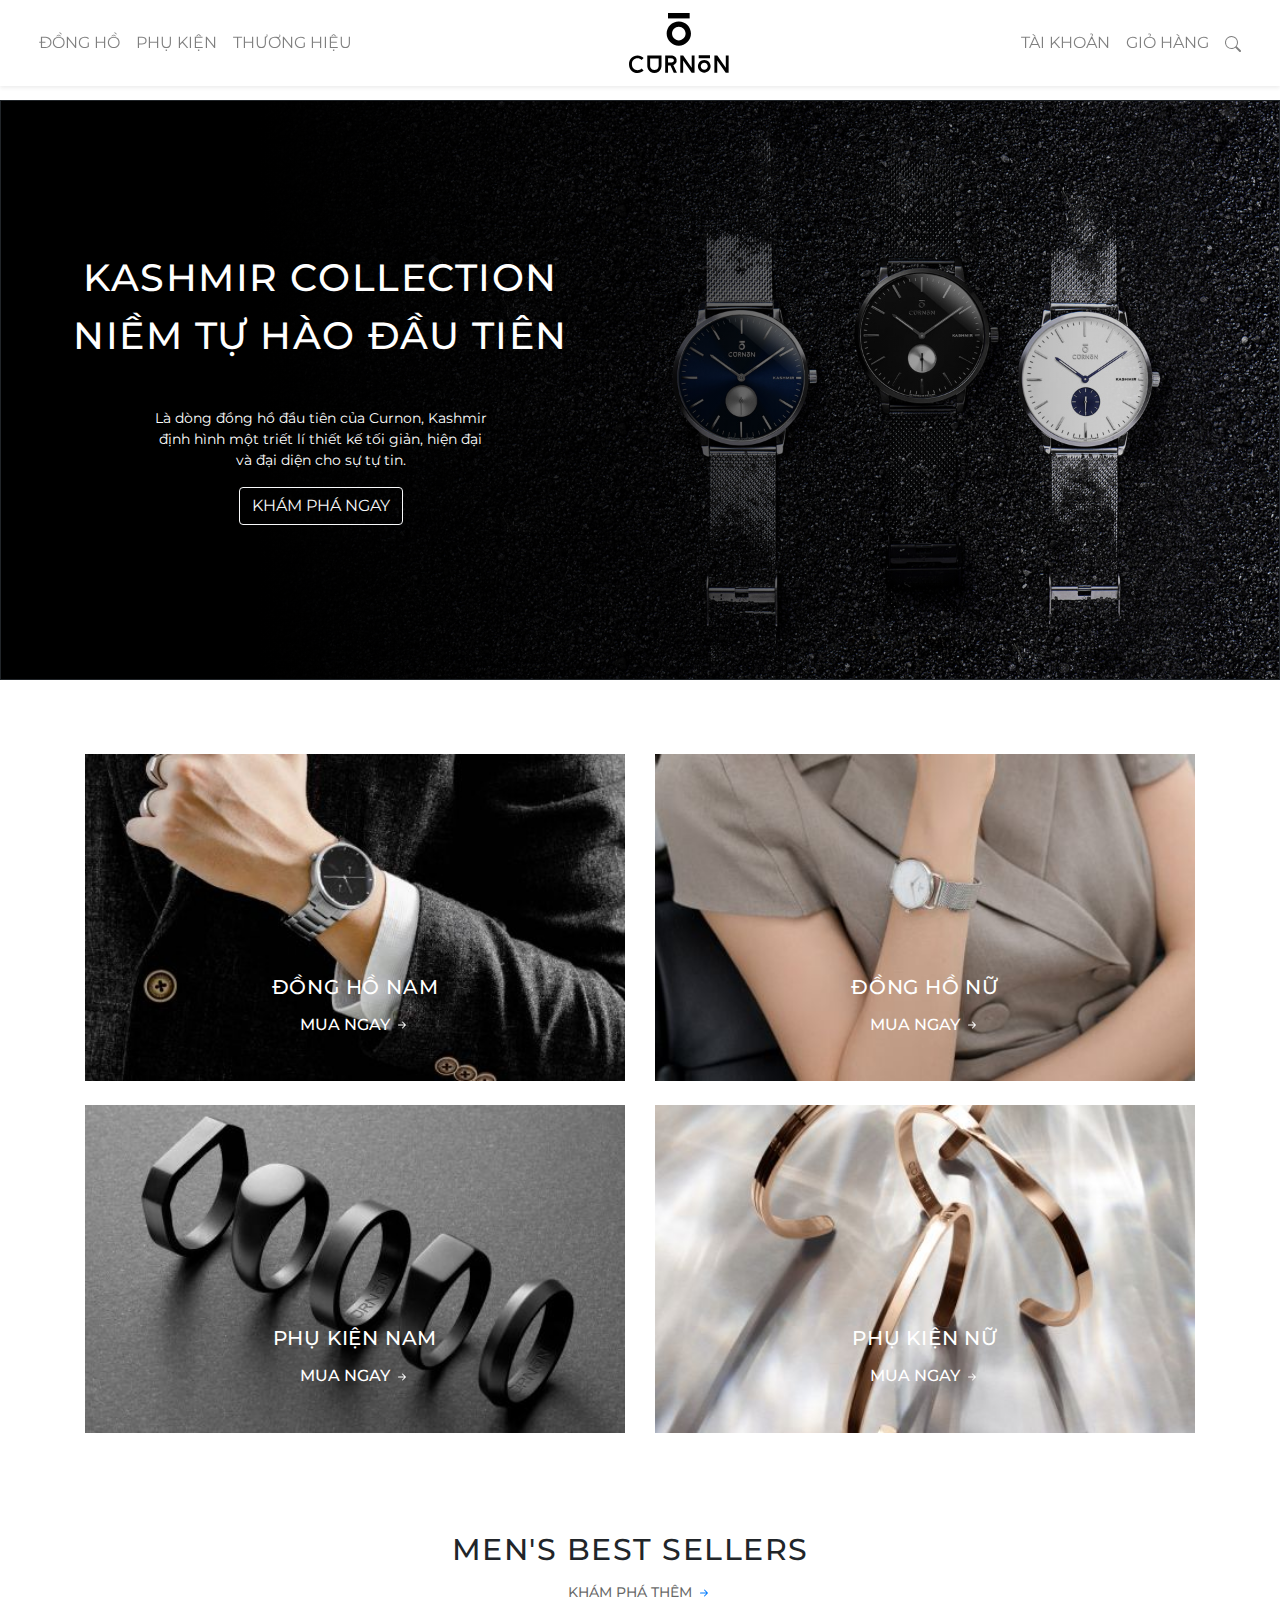
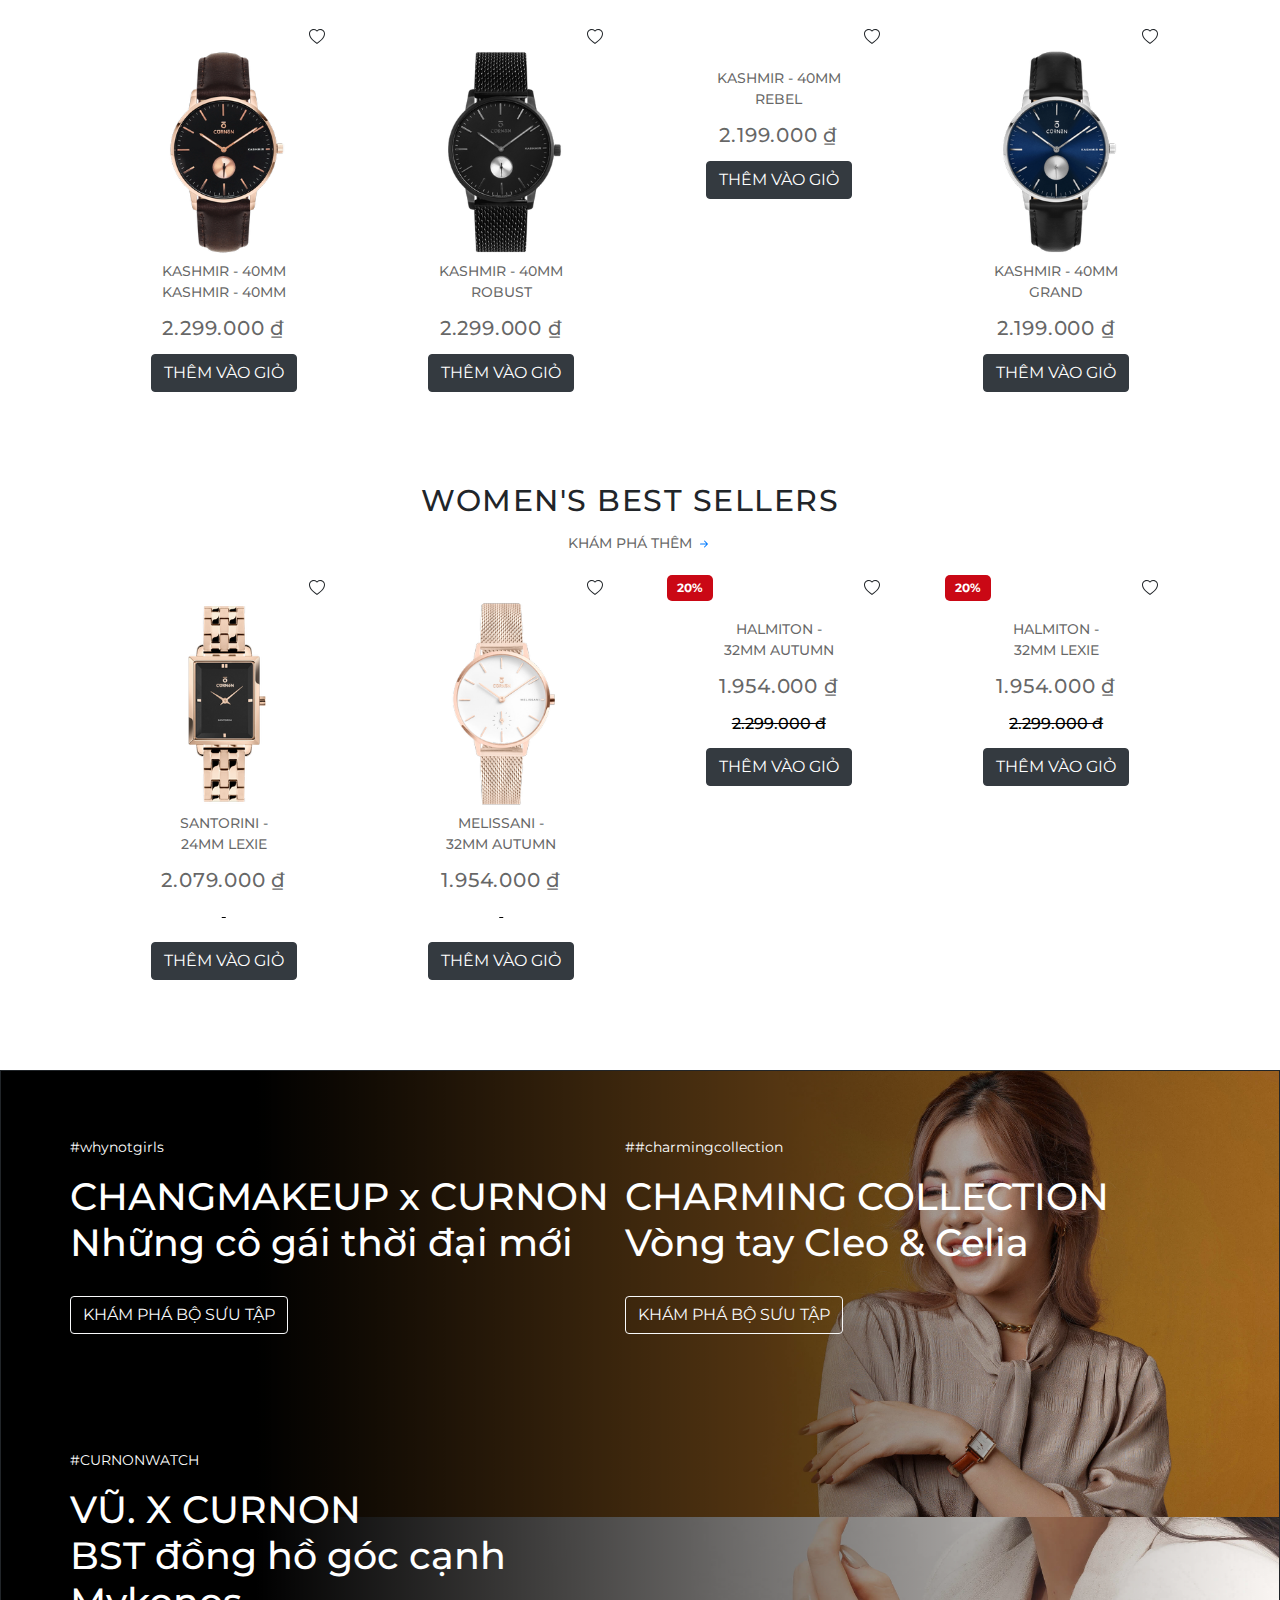
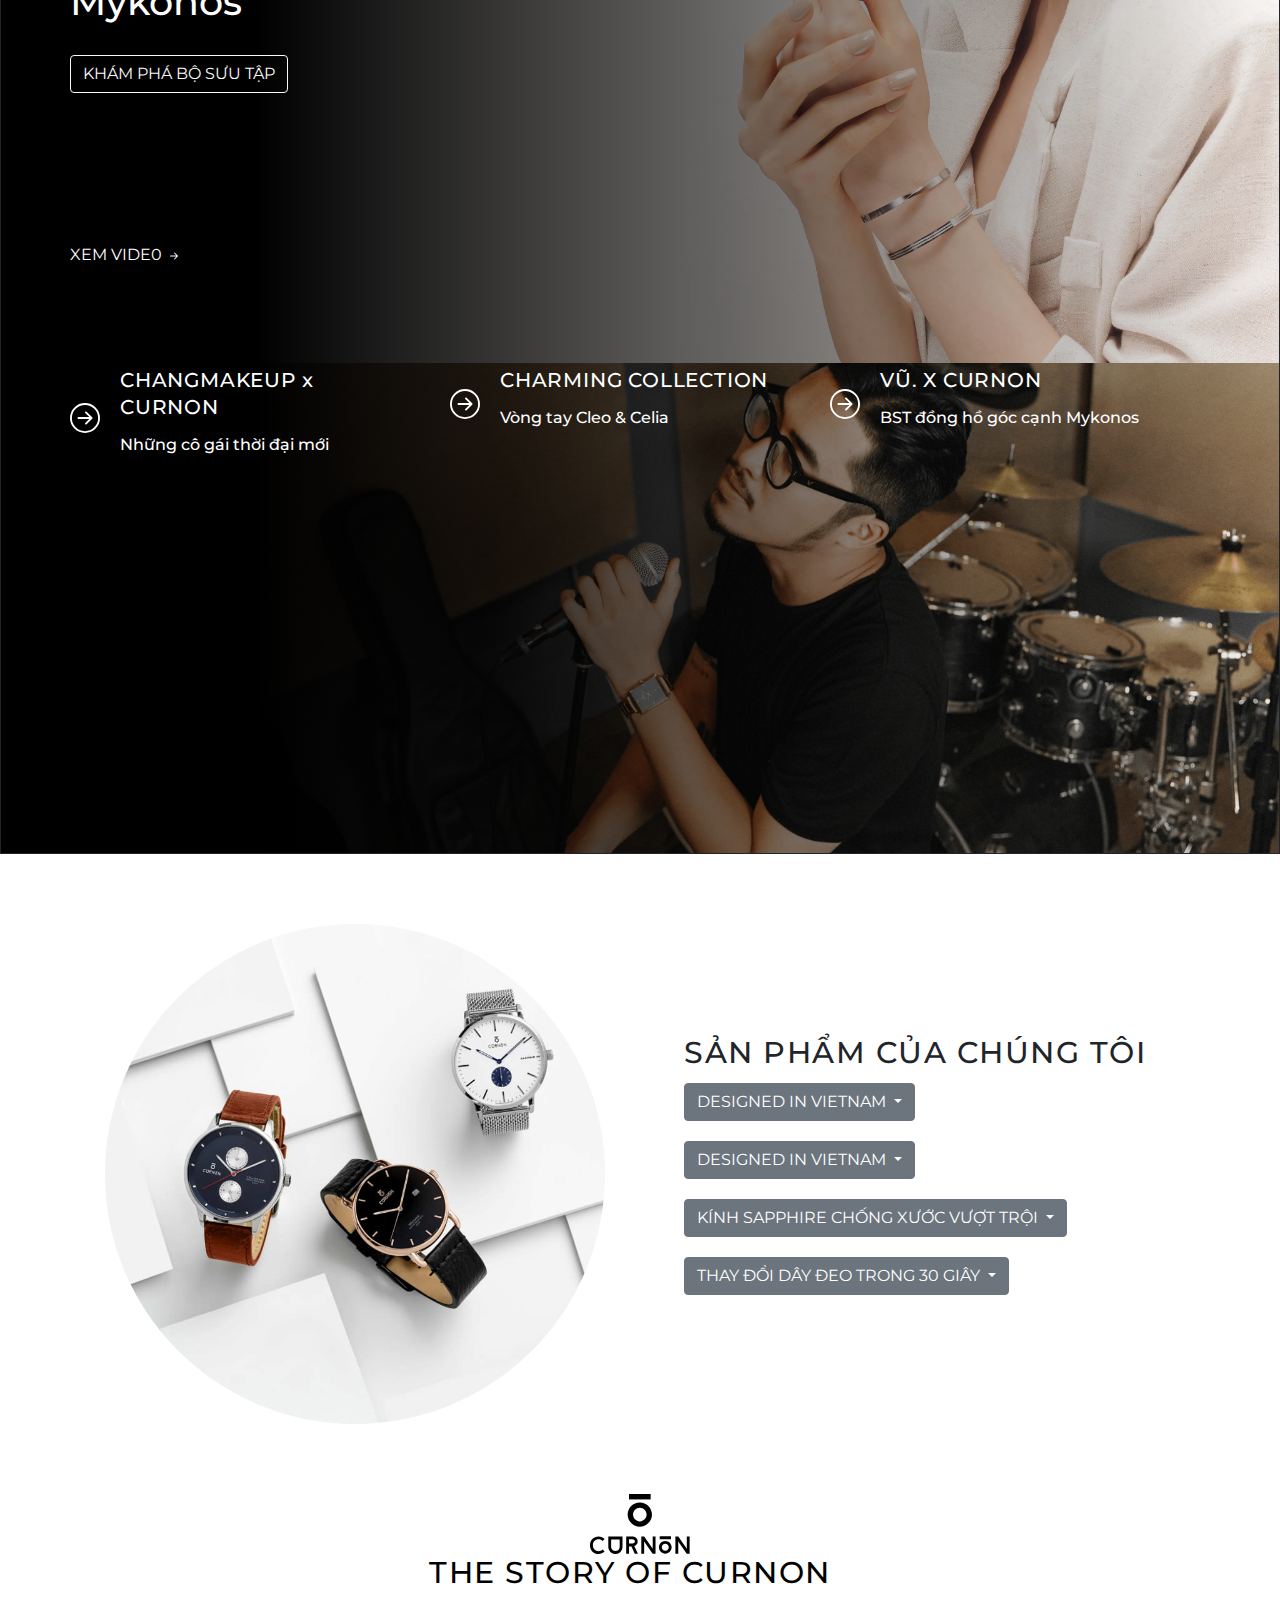
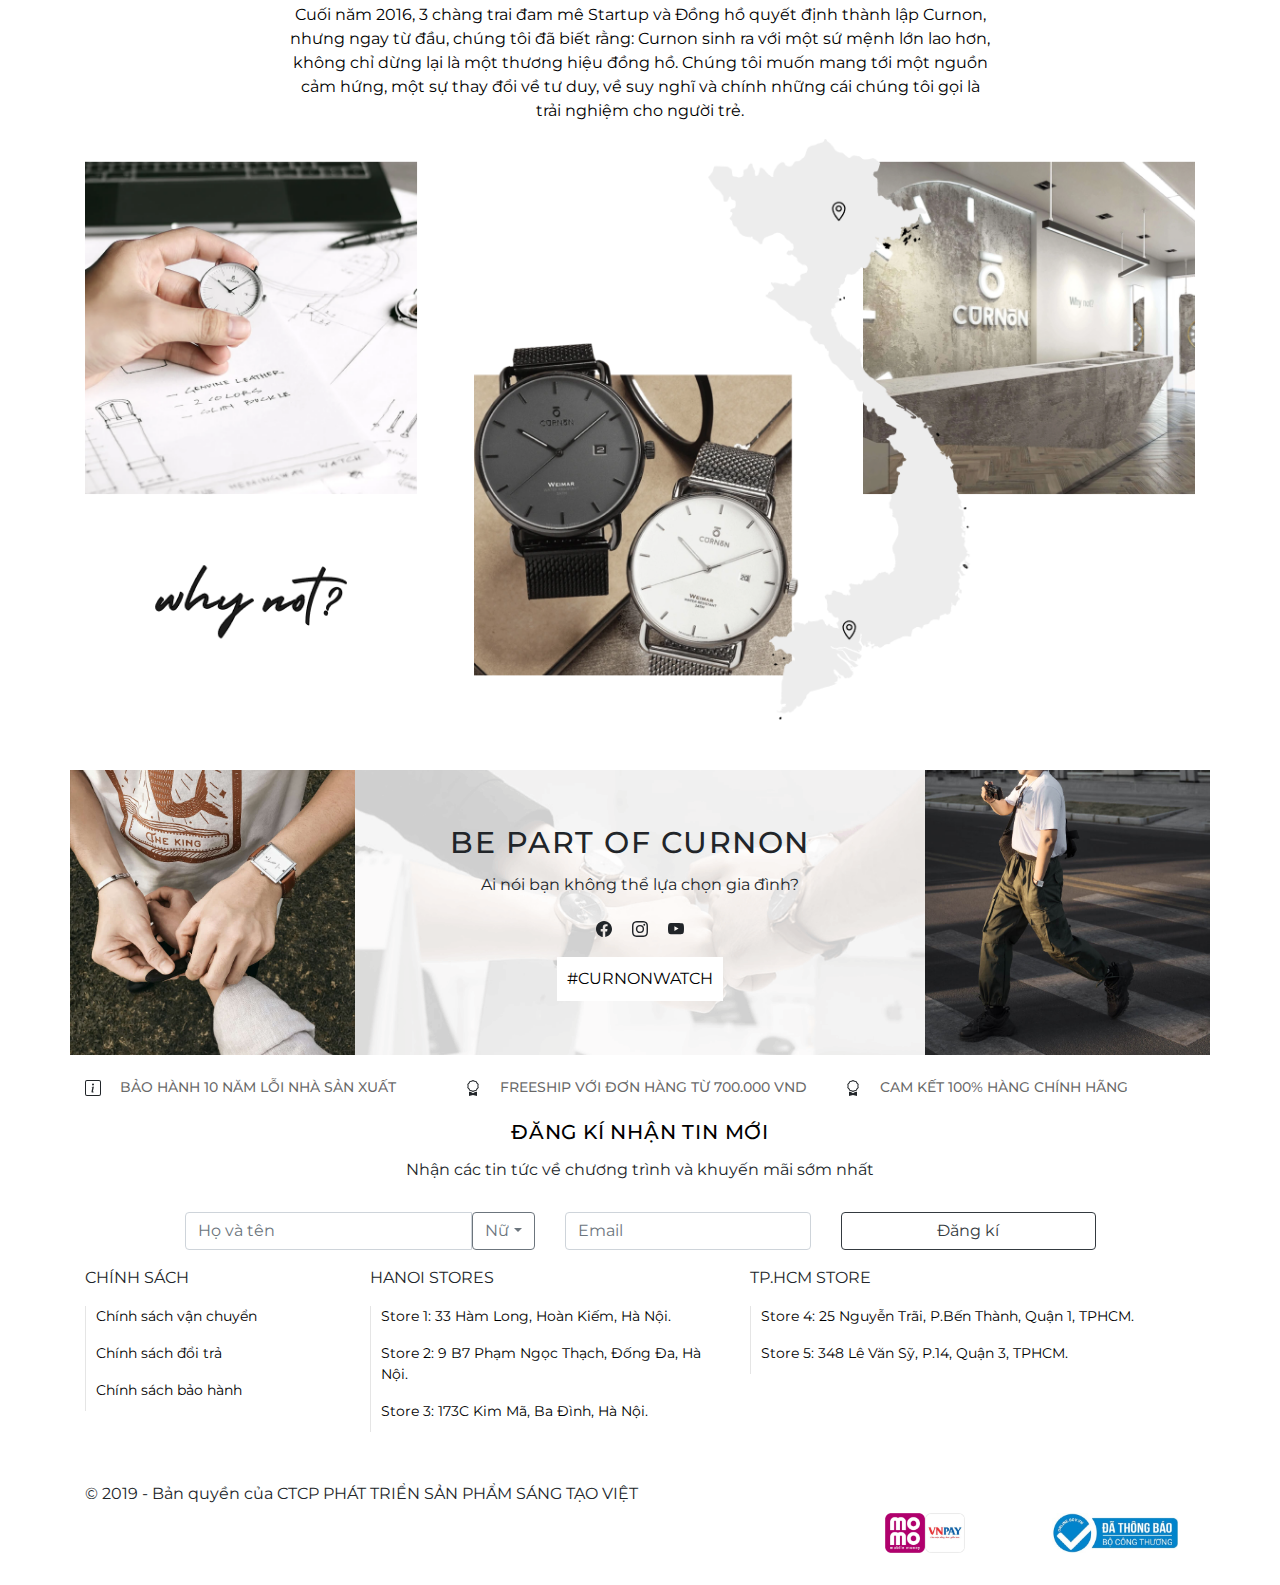
==== commit 816f626a: "git commit" ====
--- a/index.html
+++ b/index.html
@@ -1132,8 +1132,8 @@
         </div>
     </div> 
 
-    <script src="./java.js"></script>
-    <script src="./cart.js"></script>
+    <script src="./js/cart.js"></script>
+    <script src="./js/java.js"></script>
     
 </body>
 </html>